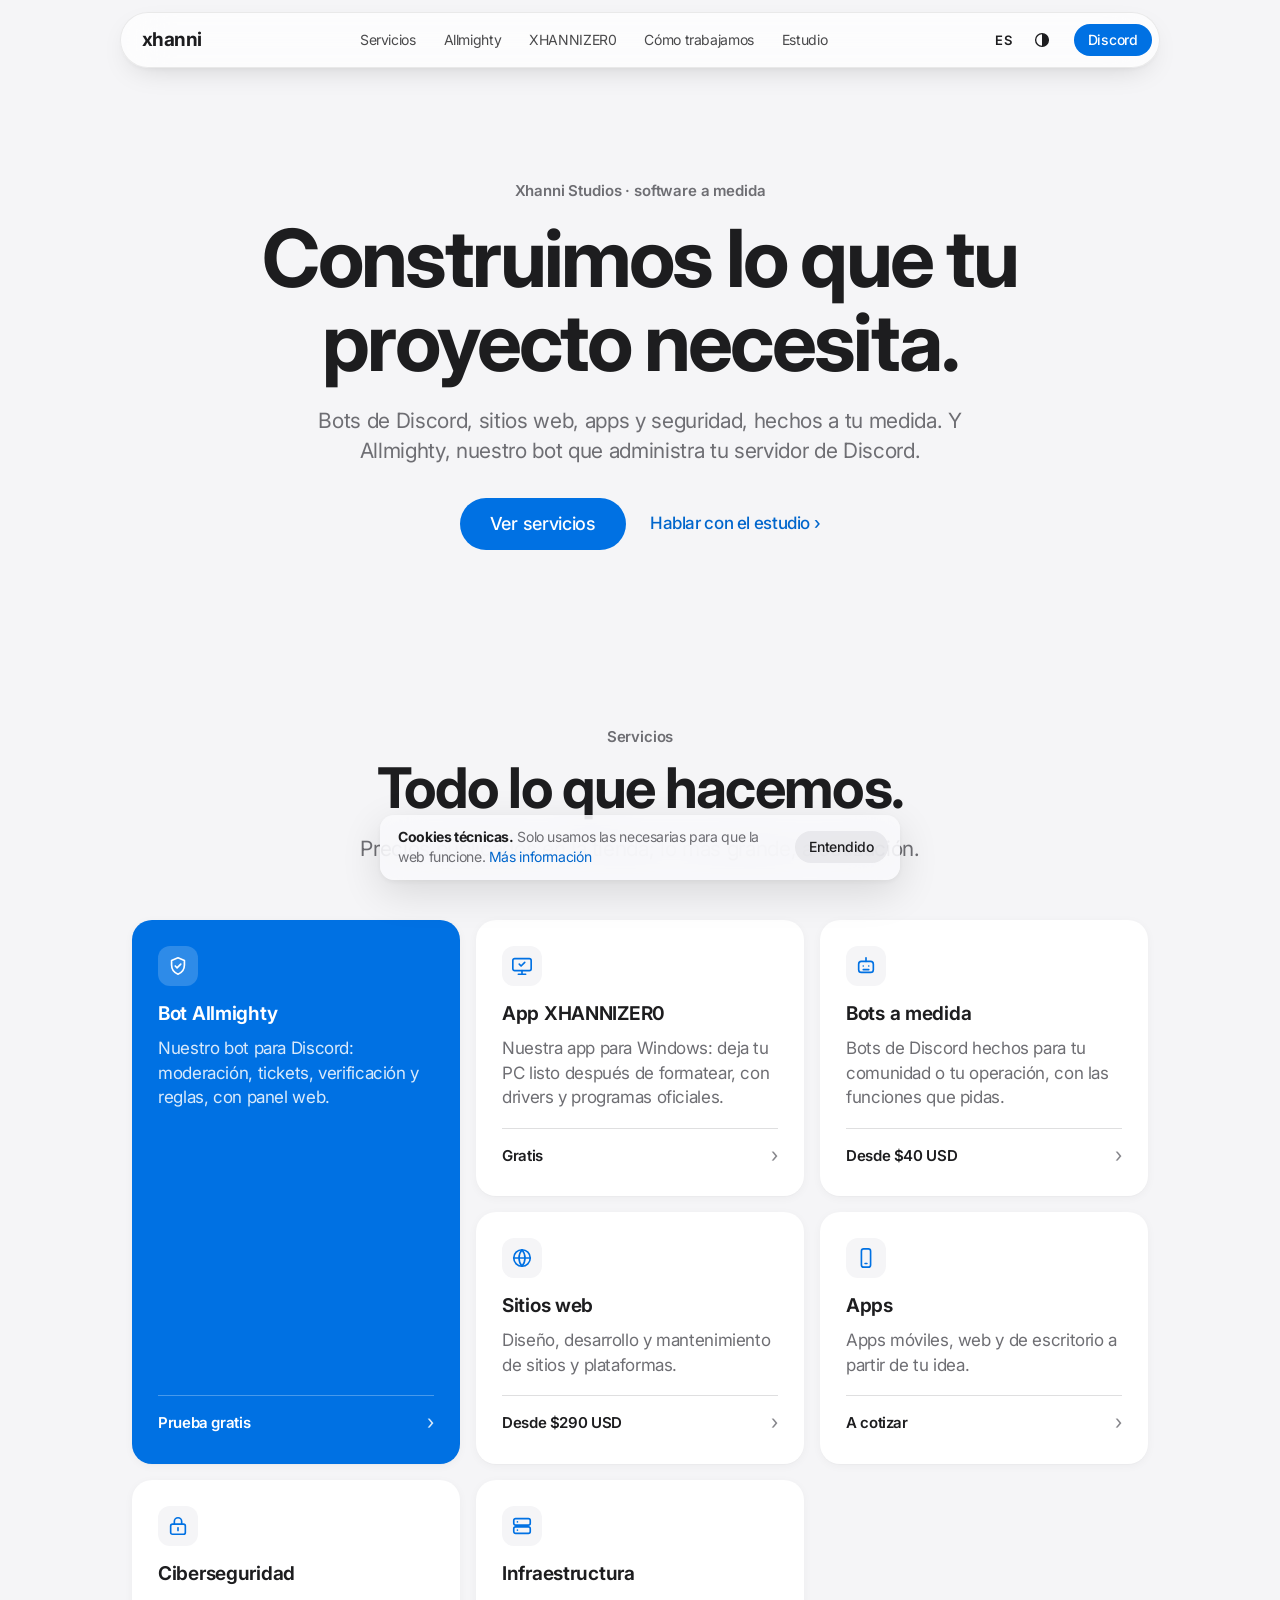
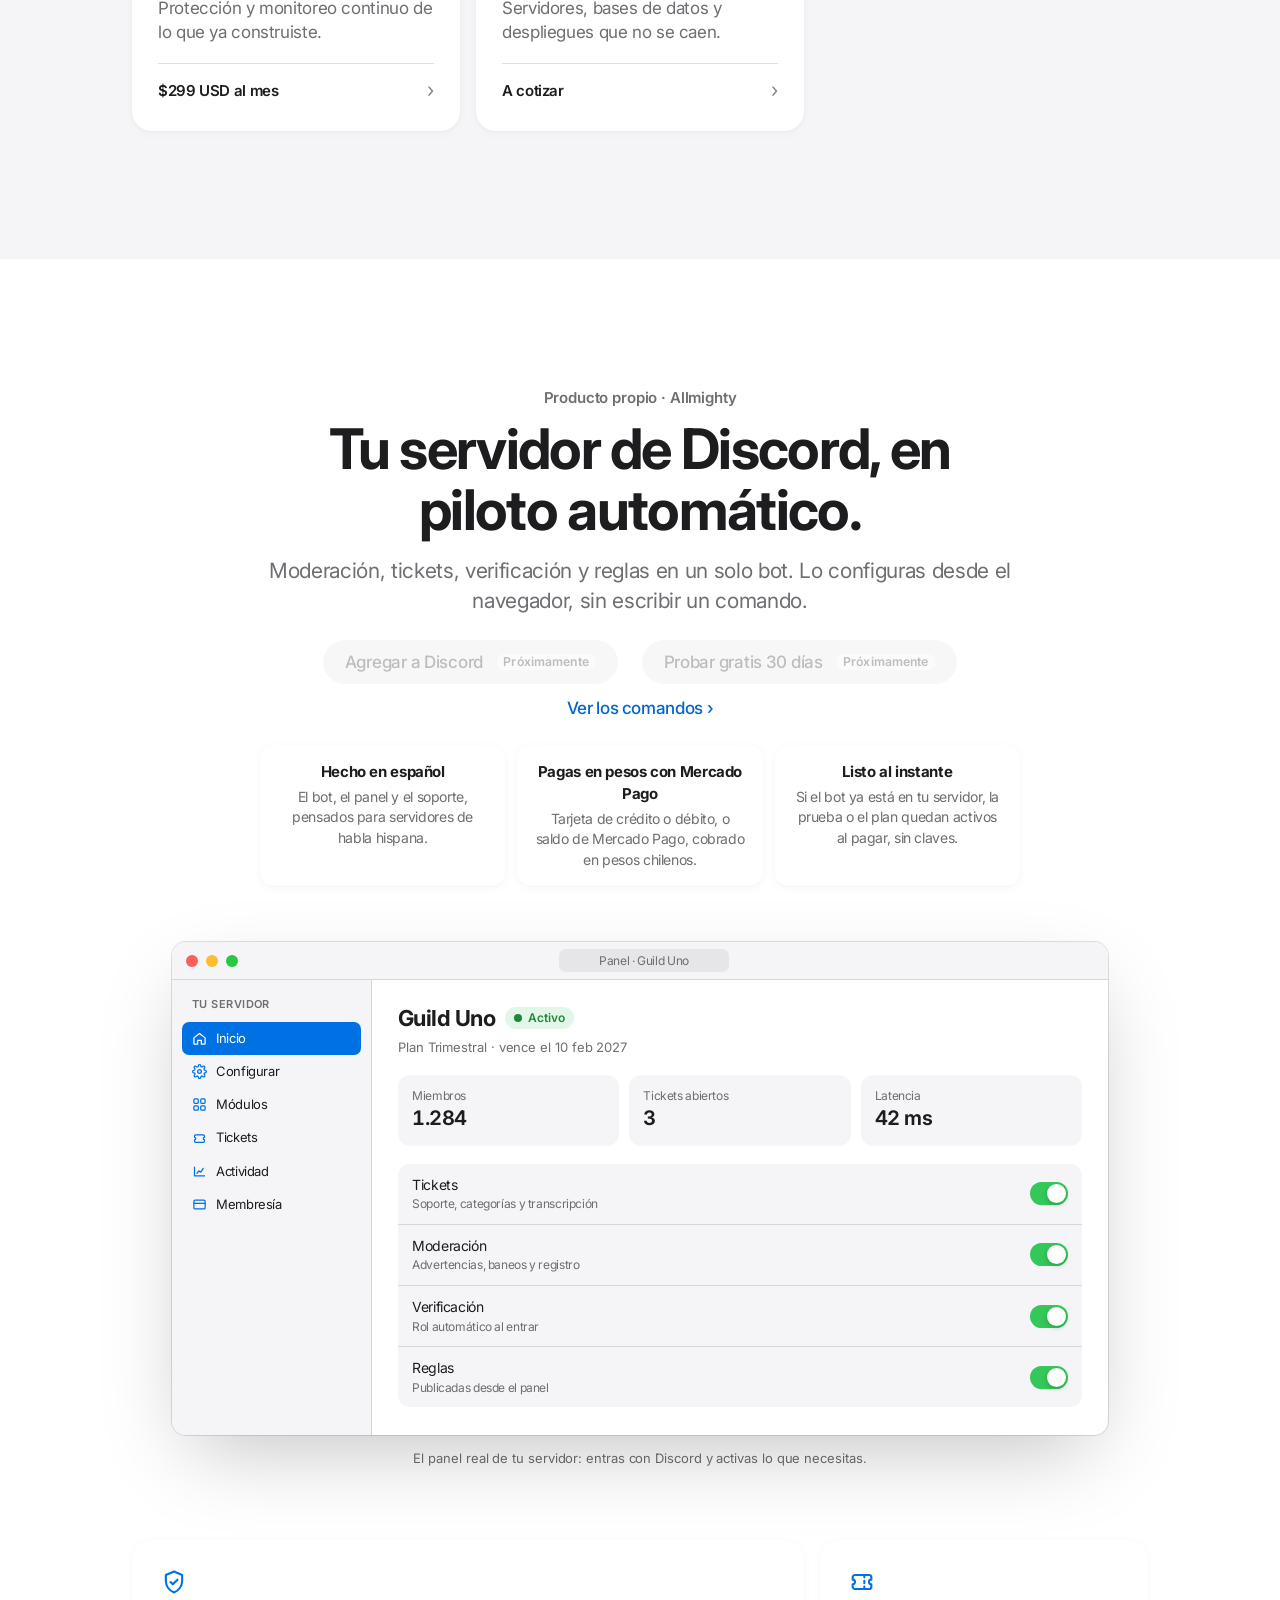
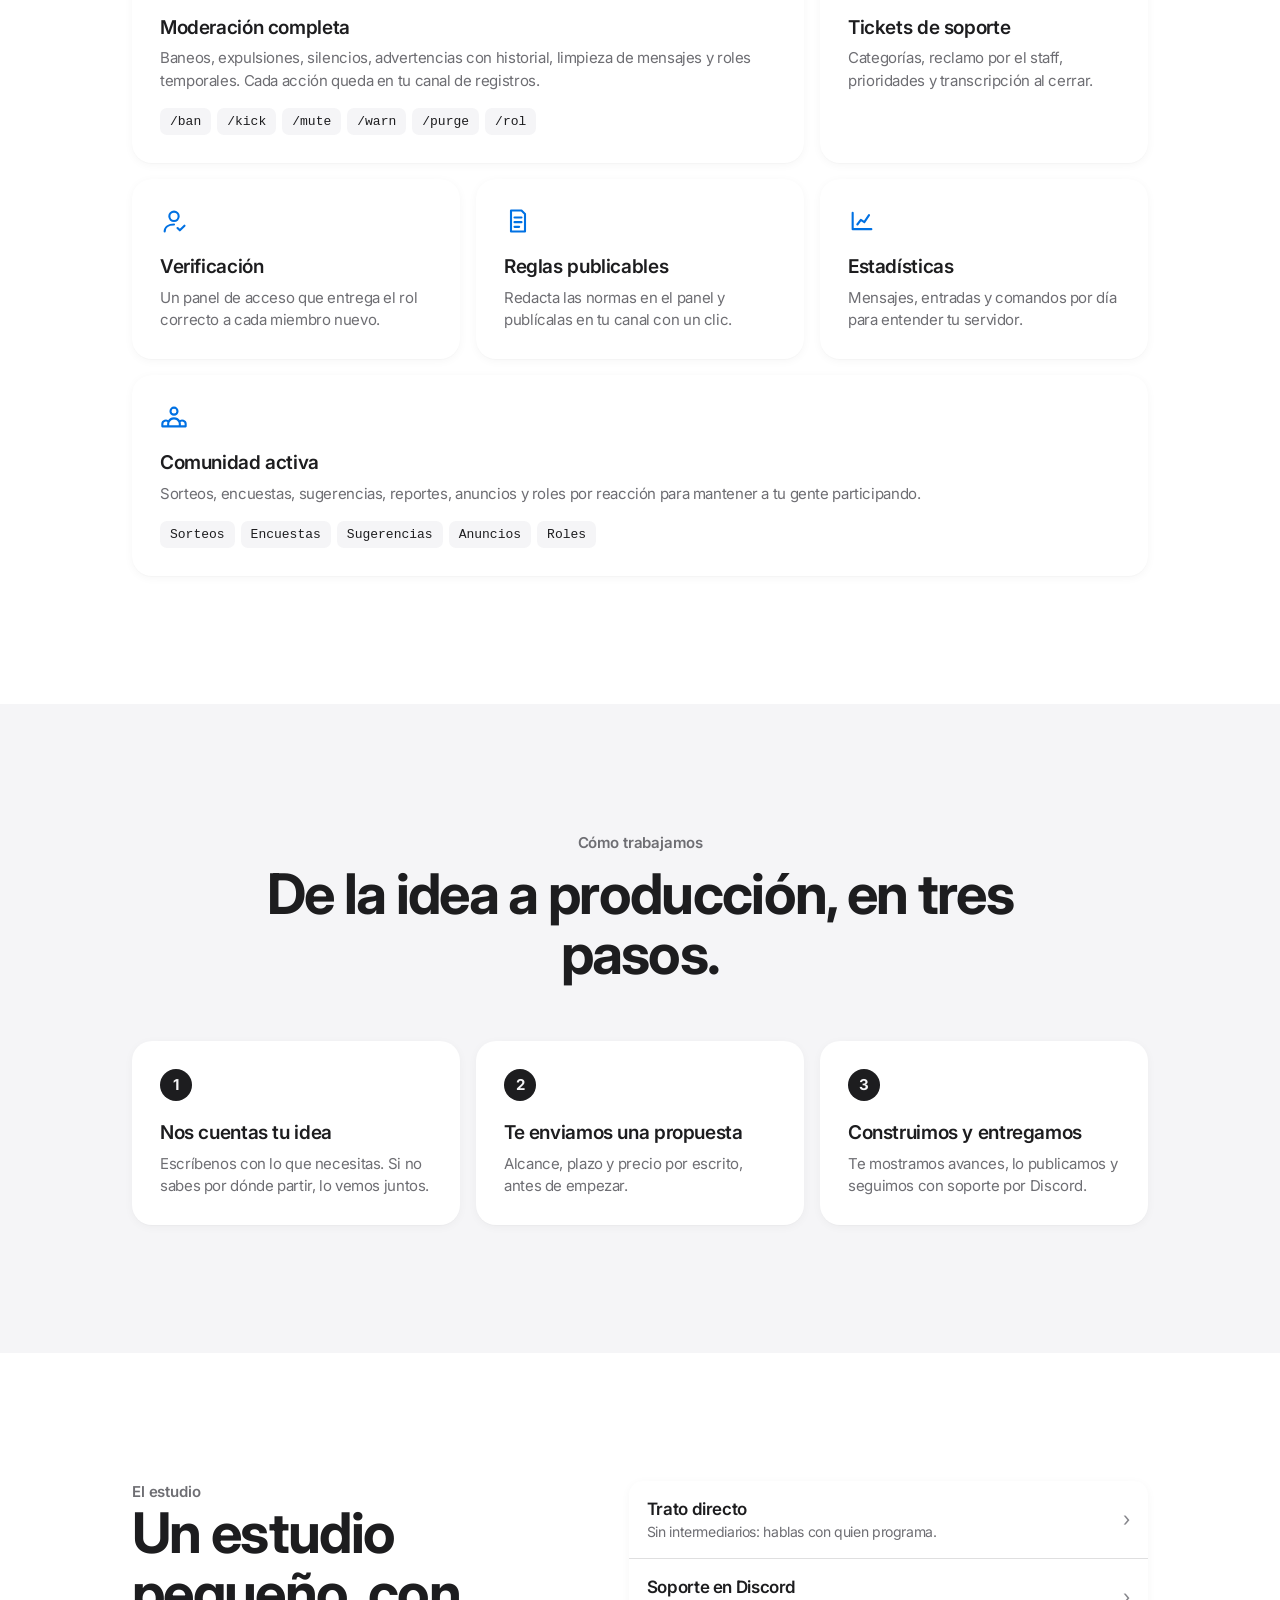
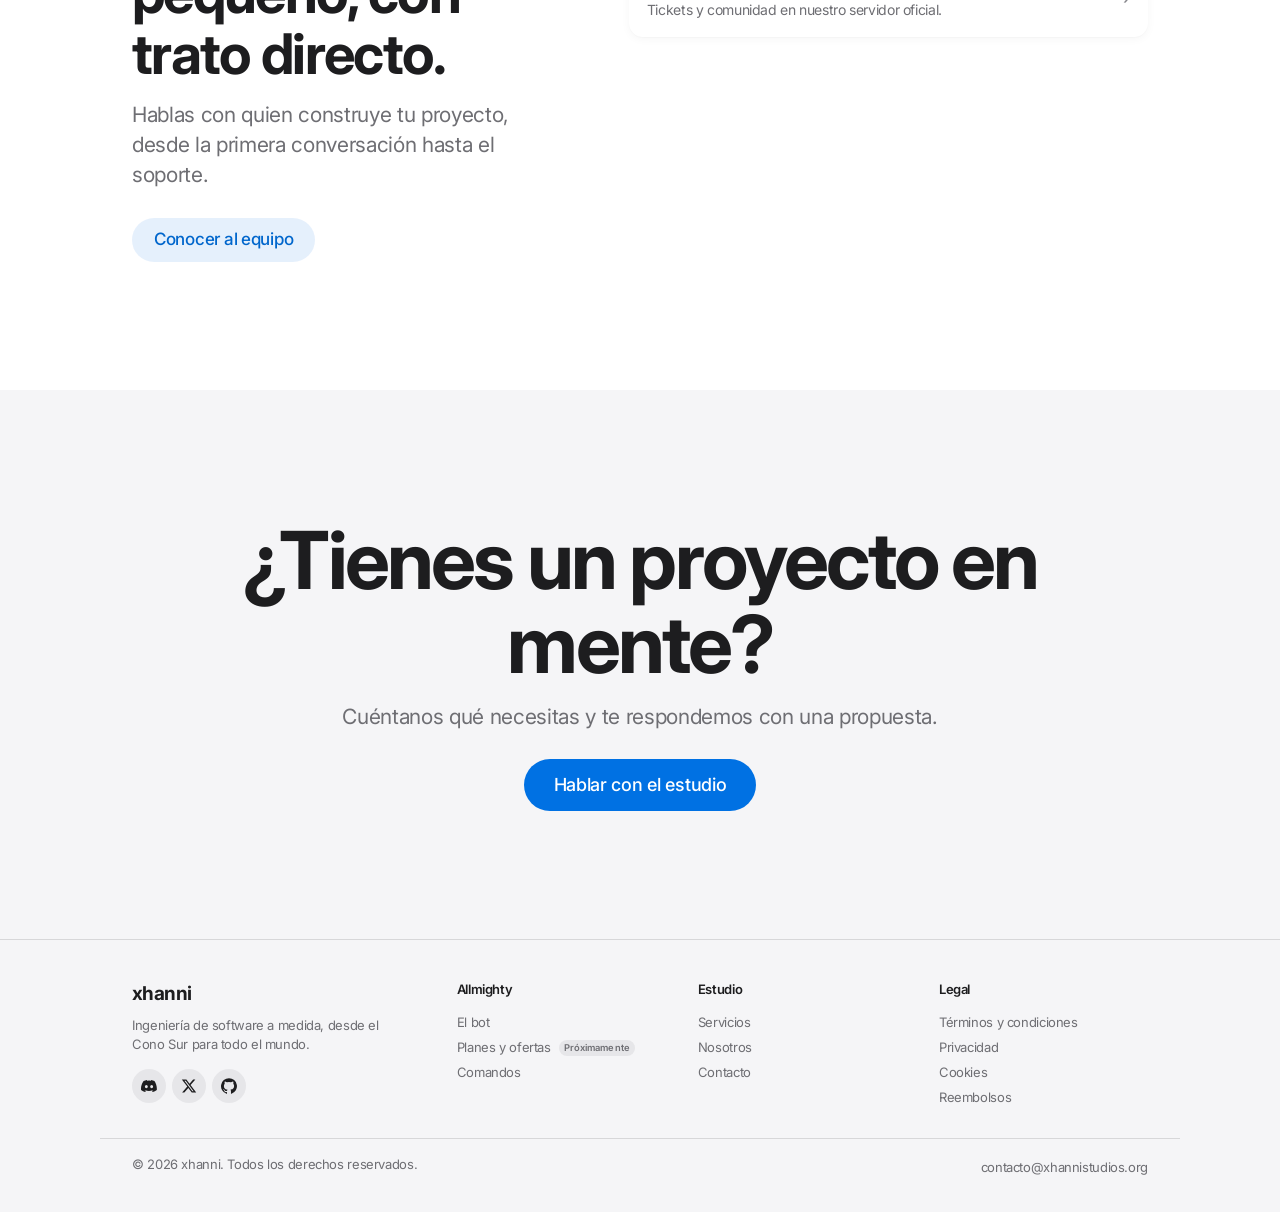
==== index.html @ 50c81e04 "404 sin enlace a la tienda Co-Authored-By: Claude Opus 5.5 <noreply@anthropic.com>" ====
<!DOCTYPE html>
<html lang="es">

<head>
  <meta charset="UTF-8">
  <meta name="viewport" content="width=device-width, initial-scale=1.0">
  <title>xhanni — Software a medida y Allmighty, el bot para Discord</title>
  <link rel="canonical" href="https://xanssj.github.io/">
  <meta name="description" content="Xhanni Studios construye bots de Discord, sitios web, apps y seguridad a medida. También hace Allmighty, el bot que administra tu servidor de Discord.">
  <meta name="google-site-verification" content="">
  <meta name="color-scheme" content="light dark">
  <meta name="theme-color" content="#f5f5f7" media="(prefers-color-scheme: light)">
  <meta name="theme-color" content="#000000" media="(prefers-color-scheme: dark)">
  <meta property="og:type" content="website">
  <meta property="og:url" content="https://xanssj.github.io/">
  <meta property="og:title" content="xhanni — Software a medida y Allmighty, el bot para Discord">
  <meta property="og:description" content="Bots, sitios web, apps y seguridad a medida, y Allmighty, el bot que administra tu Discord.">
  <meta property="og:image" content="https://xanssj.github.io/assets/images/preview.png?v=2">
  <meta property="og:image:width" content="1200">
  <meta property="og:image:height" content="630">
  <meta property="og:image:alt" content="Allmighty, el bot que administra tu Discord, de Xhanni Studios">
  <meta name="twitter:card" content="summary_large_image">
  <link rel="icon" href="assets/images/favicon.svg" type="image/svg+xml">
  <link rel="preconnect" href="https://fonts.googleapis.com">
  <link rel="preconnect" href="https://fonts.gstatic.com" crossorigin>
  <link href="https://fonts.googleapis.com/css2?family=Inter:wght@400;500;600;700&display=swap" rel="stylesheet">
  <script src="assets/js/i18n-en.js?v=36"></script>
  <script src="assets/js/prefs.js?v=7"></script>
  <link rel="stylesheet" href="assets/css/ui.css?v=23">
  <link rel="stylesheet" href="assets/css/site.css?v=35">
  <link rel="stylesheet" href="assets/css/static.css?v=1">
</head>

<body>
  <header class="navbar site-header island">
    <div class="navbar-inner">
      <a href="/" class="wordmark" aria-label="xhanni, inicio">xhanni</a>
      <nav class="nav-links site-nav" id="mainNav" aria-label="Principal">
        <a href="#servicios">Servicios</a>
        <a href="#allmighty">Allmighty</a>
        <a href="xhannizer0">XHANNIZER0</a>
        <a href="#como">Cómo trabajamos</a>
        <a href="#estudio">Estudio</a>
      </nav>
      <div class="nav-actions">
        <a href="https://discord.gg/QKmUekvX2X" class="btn btn-sm btn-primary" target="_blank" rel="noopener">Discord</a>
      </div>
      <button class="nav-toggle" type="button" aria-label="Abrir menú" aria-expanded="false" aria-controls="mainNav">
        <span></span><span></span><span></span>
      </button>
    </div>
  </header>

  <main>
    <section class="hero hero-studio" id="inicio">
      <div class="wrap">
        <p class="t-eyebrow">Xhanni Studios · software a medida</p>
        <h1 class="t-hero">Construimos lo que tu proyecto necesita.</h1>
        <p class="t-lead">Bots de Discord, sitios web, apps y seguridad, hechos a tu medida. Y Allmighty, nuestro bot que administra tu servidor de Discord.</p>
        <div class="hero-actions">
          <a href="#servicios" class="btn btn-primary btn-lg">Ver servicios</a>
          <a href="mailto:contacto@xhannistudios.org" class="link-arrow">Hablar con el estudio</a>
        </div>
      </div>
    </section>

    <section class="section" id="servicios">
      <div class="wrap">
        <div class="section-head">
          <p class="t-eyebrow">Servicios</p>
          <h2 class="t-large">Todo lo que hacemos.</h2>
          <p class="t-lead">Precios publicados en la tienda; lo más grande, a cotización.</p>
        </div>
        <div class="svc-grid">
          <a class="svc-card is-featured" href="#allmighty">
            <span class="svc-icon"><svg viewBox="0 0 24 24" fill="none" stroke="currentColor" stroke-width="1.8" stroke-linecap="round" stroke-linejoin="round" aria-hidden="true"><path d="M12 3l7 3v5c0 4.5-3 8.4-7 10-4-1.6-7-5.5-7-10V6z"/><path d="M9 12l2 2 4-4"/></svg></span>
            <h3>Bot Allmighty</h3>
            <p>Nuestro bot para Discord: moderación, tickets, verificación y reglas, con panel web.</p>
            <span class="svc-foot"><span class="svc-price">Prueba gratis</span><i aria-hidden="true">›</i></span>
          </a>
          <a class="svc-card" href="xhannizer0">
            <span class="svc-icon"><svg viewBox="0 0 24 24" fill="none" stroke="currentColor" stroke-width="1.8" stroke-linecap="round" stroke-linejoin="round" aria-hidden="true"><rect x="2" y="4" width="20" height="13" rx="2"/><path d="M8 21h8M12 17v4"/><path d="m9 10 2 2 4-4"/></svg></span>
            <h3>App XHANNIZER0</h3>
            <p>Nuestra app para Windows: deja tu PC listo después de formatear, con drivers y programas oficiales.</p>
            <span class="svc-foot"><span class="svc-price">Gratis</span><i aria-hidden="true">›</i></span>
          </a>
          <a class="svc-card" href="mailto:contacto@xhannistudios.org">
            <span class="svc-icon"><svg viewBox="0 0 24 24" fill="none" stroke="currentColor" stroke-width="1.8" stroke-linecap="round" stroke-linejoin="round" aria-hidden="true"><rect x="4" y="7" width="16" height="12" rx="3"/><path d="M12 3v4M9 12h.01M15 12h.01M9 16h6"/></svg></span>
            <h3>Bots a medida</h3>
            <p>Bots de Discord hechos para tu comunidad o tu operación, con las funciones que pidas.</p>
            <span class="svc-foot"><span class="svc-price">Desde $40 USD</span><i aria-hidden="true">›</i></span>
          </a>
          <a class="svc-card" href="mailto:contacto@xhannistudios.org">
            <span class="svc-icon"><svg viewBox="0 0 24 24" fill="none" stroke="currentColor" stroke-width="1.8" stroke-linecap="round" stroke-linejoin="round" aria-hidden="true"><circle cx="12" cy="12" r="9"/><path d="M3 12h18M12 3a14 14 0 0 1 0 18M12 3a14 14 0 0 0 0 18"/></svg></span>
            <h3>Sitios web</h3>
            <p>Diseño, desarrollo y mantenimiento de sitios y plataformas.</p>
            <span class="svc-foot"><span class="svc-price">Desde $290 USD</span><i aria-hidden="true">›</i></span>
          </a>
          <a class="svc-card" href="mailto:contacto@xhannistudios.org">
            <span class="svc-icon"><svg viewBox="0 0 24 24" fill="none" stroke="currentColor" stroke-width="1.8" stroke-linecap="round" stroke-linejoin="round" aria-hidden="true"><rect x="7" y="2" width="10" height="20" rx="2.5"/><path d="M11 18h2"/></svg></span>
            <h3>Apps</h3>
            <p>Apps móviles, web y de escritorio a partir de tu idea.</p>
            <span class="svc-foot"><span class="svc-price">A cotizar</span><i aria-hidden="true">›</i></span>
          </a>
          <a class="svc-card" href="mailto:contacto@xhannistudios.org">
            <span class="svc-icon"><svg viewBox="0 0 24 24" fill="none" stroke="currentColor" stroke-width="1.8" stroke-linecap="round" stroke-linejoin="round" aria-hidden="true"><rect x="4" y="10" width="16" height="11" rx="2"/><path d="M8 10V7a4 4 0 0 1 8 0v3"/><path d="M12 14v3"/></svg></span>
            <h3>Ciberseguridad</h3>
            <p>Protección y monitoreo continuo de lo que ya construiste.</p>
            <span class="svc-foot"><span class="svc-price">$299 USD al mes</span><i aria-hidden="true">›</i></span>
          </a>
          <a class="svc-card" href="mailto:contacto@xhannistudios.org">
            <span class="svc-icon"><svg viewBox="0 0 24 24" fill="none" stroke="currentColor" stroke-width="1.8" stroke-linecap="round" stroke-linejoin="round" aria-hidden="true"><rect x="3" y="4" width="18" height="7" rx="2"/><rect x="3" y="13" width="18" height="7" rx="2"/><path d="M7 7.5h.01M7 16.5h.01"/></svg></span>
            <h3>Infraestructura</h3>
            <p>Servidores, bases de datos y despliegues que no se caen.</p>
            <span class="svc-foot"><span class="svc-price">A cotizar</span><i aria-hidden="true">›</i></span>
          </a>
        </div>
      </div>
    </section>

    <section class="section section-alt product-showcase" id="allmighty">
      <div class="wrap">
        <div class="section-head">
          <p class="t-eyebrow">Producto propio · Allmighty</p>
          <h2 class="t-large">Tu servidor de Discord, en piloto automático.</h2>
          <p class="t-lead">Moderación, tickets, verificación y reglas en un solo bot. Lo configuras desde el navegador, sin escribir un comando.</p>
          <div class="hero-actions">
            <span class="btn xh-soon" aria-disabled="true">Agregar a Discord <em class="xh-soon-tag">Próximamente</em></span>
            <span class="btn xh-soon" aria-disabled="true">Probar gratis 30 días <em class="xh-soon-tag">Próximamente</em></span>
            <a href="comandos" class="link-arrow">Ver los comandos</a>
          </div>
          <div class="why-strip">
            <div><strong>Hecho en español</strong><span>El bot, el panel y el soporte, pensados para servidores de habla hispana.</span></div>
            <div><strong>Pagas en pesos con Mercado Pago</strong><span>Tarjeta de crédito o débito, o saldo de Mercado Pago, cobrado en pesos chilenos.</span></div>
            <div><strong>Listo al instante</strong><span>Si el bot ya está en tu servidor, la prueba o el plan quedan activos al pagar, sin claves.</span></div>
          </div>
        </div>
      </div>
      <figure class="device" aria-label="Vista del panel de tu servidor">
        <div class="device-window" aria-hidden="true">
          <div class="device-bar"><i></i><i></i><i></i><span>Panel · Guild Uno</span></div>
          <div class="device-body">
            <div class="device-side">
              <b>Tu servidor</b>
              <span class="is-active"><svg viewBox="0 0 24 24" fill="none" stroke="currentColor" stroke-width="2" stroke-linecap="round" stroke-linejoin="round"><path d="M3 11l9-7 9 7v9a1 1 0 0 1-1 1h-5v-6H9v6H4a1 1 0 0 1-1-1z"/></svg>Inicio</span>
              <span><svg viewBox="0 0 24 24" fill="none" stroke="currentColor" stroke-width="2" stroke-linecap="round" stroke-linejoin="round"><circle cx="12" cy="12" r="3"/><path d="M19.4 15a1.7 1.7 0 0 0 .3 1.8l.1.1a2 2 0 1 1-2.8 2.8l-.1-.1a1.7 1.7 0 0 0-1.8-.3 1.7 1.7 0 0 0-1 1.5V21a2 2 0 1 1-4 0v-.1a1.7 1.7 0 0 0-1.1-1.5 1.7 1.7 0 0 0-1.8.3l-.1.1a2 2 0 1 1-2.8-2.8l.1-.1a1.7 1.7 0 0 0 .3-1.8 1.7 1.7 0 0 0-1.5-1H3a2 2 0 1 1 0-4h.1a1.7 1.7 0 0 0 1.5-1.1 1.7 1.7 0 0 0-.3-1.8l-.1-.1a2 2 0 1 1 2.8-2.8l.1.1a1.7 1.7 0 0 0 1.8.3H9a1.7 1.7 0 0 0 1-1.5V3a2 2 0 1 1 4 0v.1a1.7 1.7 0 0 0 1 1.5 1.7 1.7 0 0 0 1.8-.3l.1-.1a2 2 0 1 1 2.8 2.8l-.1.1a1.7 1.7 0 0 0-.3 1.8V9a1.7 1.7 0 0 0 1.5 1H21a2 2 0 1 1 0 4h-.1a1.7 1.7 0 0 0-1.5 1z"/></svg>Configurar</span>
              <span><svg viewBox="0 0 24 24" fill="none" stroke="currentColor" stroke-width="2" stroke-linecap="round" stroke-linejoin="round"><rect x="3" y="3" width="7" height="7" rx="1.5"/><rect x="14" y="3" width="7" height="7" rx="1.5"/><rect x="3" y="14" width="7" height="7" rx="1.5"/><rect x="14" y="14" width="7" height="7" rx="1.5"/></svg>Módulos</span>
              <span><svg viewBox="0 0 24 24" fill="none" stroke="currentColor" stroke-width="2" stroke-linecap="round" stroke-linejoin="round"><path d="M4 8a2 2 0 0 1 2-2h12a2 2 0 0 1 2 2v2a2 2 0 0 0 0 4v2a2 2 0 0 1-2 2H6a2 2 0 0 1-2-2v-2a2 2 0 0 0 0-4z"/></svg>Tickets</span>
              <span><svg viewBox="0 0 24 24" fill="none" stroke="currentColor" stroke-width="2" stroke-linecap="round" stroke-linejoin="round"><path d="M4 19V5M4 19h16M8 15l3-4 3 2 4-6"/></svg>Actividad</span>
              <span><svg viewBox="0 0 24 24" fill="none" stroke="currentColor" stroke-width="2" stroke-linecap="round" stroke-linejoin="round"><rect x="3" y="5" width="18" height="14" rx="2"/><path d="M3 10h18"/></svg>Membresía</span>
            </div>
            <div class="device-main">
              <div class="device-title"><strong>Guild Uno</strong><span class="badge badge-green"><i class="dot"></i>Activo</span></div>
              <p class="t-caption">Plan Trimestral · vence el 10 feb 2027</p>
              <div class="device-stats">
                <div><small>Miembros</small><b>1.284</b></div>
                <div><small>Tickets abiertos</small><b>3</b></div>
                <div><small>Latencia</small><b>42 ms</b></div>
              </div>
              <ul class="device-list">
                <li><span>Tickets<small>Soporte, categorías y transcripción</small></span><i class="mini-switch is-on" style="--d:.7s"></i></li>
                <li><span>Moderación<small>Advertencias, baneos y registro</small></span><i class="mini-switch is-on" style="--d:1s"></i></li>
                <li><span>Verificación<small>Rol automático al entrar</small></span><i class="mini-switch is-on" style="--d:1.3s"></i></li>
                <li><span>Reglas<small>Publicadas desde el panel</small></span><i class="mini-switch is-on" style="--d:1.6s"></i></li>
              </ul>
            </div>
          </div>
        </div>
        <figcaption class="device-caption t-caption">El panel real de tu servidor: entras con Discord y activas lo que necesitas.</figcaption>
      </figure>
      <div class="wrap product-features">
        <div class="features">
          <article class="feature feature-wide">
            <svg viewBox="0 0 24 24" fill="none" stroke="currentColor" stroke-width="1.8" stroke-linecap="round" stroke-linejoin="round" aria-hidden="true"><path d="M12 3l7 3v5c0 4.5-3 8.4-7 10-4-1.6-7-5.5-7-10V6z"/><path d="M9 12l2 2 4-4"/></svg>
            <h3>Moderación completa</h3>
            <p>Baneos, expulsiones, silencios, advertencias con historial, limpieza de mensajes y roles temporales. Cada acción queda en tu canal de registros.</p>
            <ul class="chips" aria-label="Comandos de moderación"><li>/ban</li><li>/kick</li><li>/mute</li><li>/warn</li><li>/purge</li><li>/rol</li></ul>
          </article>
          <article class="feature">
            <svg viewBox="0 0 24 24" fill="none" stroke="currentColor" stroke-width="1.8" stroke-linecap="round" stroke-linejoin="round" aria-hidden="true"><path d="M4 8a2 2 0 0 1 2-2h12a2 2 0 0 1 2 2v2a2 2 0 0 0 0 4v2a2 2 0 0 1-2 2H6a2 2 0 0 1-2-2v-2a2 2 0 0 0 0-4z"/><path d="M14 6v12" stroke-dasharray="2 3"/></svg>
            <h3>Tickets de soporte</h3>
            <p>Categorías, reclamo por el staff, prioridades y transcripción al cerrar.</p>
          </article>
          <article class="feature">
            <svg viewBox="0 0 24 24" fill="none" stroke="currentColor" stroke-width="1.8" stroke-linecap="round" stroke-linejoin="round" aria-hidden="true"><circle cx="12" cy="8" r="4"/><path d="M4 21c0-4 3.6-6 8-6"/><path d="M15 18l2 2 4-4"/></svg>
            <h3>Verificación</h3>
            <p>Un panel de acceso que entrega el rol correcto a cada miembro nuevo.</p>
          </article>
          <article class="feature">
            <svg viewBox="0 0 24 24" fill="none" stroke="currentColor" stroke-width="1.8" stroke-linecap="round" stroke-linejoin="round" aria-hidden="true"><path d="M6 3h9l3 3v15H6z"/><path d="M9 9h6M9 13h6M9 17h4"/></svg>
            <h3>Reglas publicables</h3>
            <p>Redacta las normas en el panel y publícalas en tu canal con un clic.</p>
          </article>
          <article class="feature">
            <svg viewBox="0 0 24 24" fill="none" stroke="currentColor" stroke-width="1.8" stroke-linecap="round" stroke-linejoin="round" aria-hidden="true"><path d="M4 19V5M4 19h16"/><path d="M8 15l3-4 3 2 4-6"/></svg>
            <h3>Estadísticas</h3>
            <p>Mensajes, entradas y comandos por día para entender tu servidor.</p>
          </article>
          <article class="feature feature-full">
            <svg viewBox="0 0 24 24" fill="none" stroke="currentColor" stroke-width="1.8" stroke-linecap="round" stroke-linejoin="round" aria-hidden="true"><path d="M17 20h5v-2a3 3 0 0 0-5.4-1.8M17 20H7m10 0v-2c0-.7-.1-1.3-.4-1.8M7 20H2v-2a3 3 0 0 1 5.4-1.8M7 20v-2c0-.7.1-1.3.4-1.8m0 0a5 5 0 0 1 9.2 0M15 7a3 3 0 1 1-6 0 3 3 0 0 1 6 0z"/></svg>
            <h3>Comunidad activa</h3>
            <p>Sorteos, encuestas, sugerencias, reportes, anuncios y roles por reacción para mantener a tu gente participando.</p>
            <ul class="chips" aria-label="Herramientas de comunidad"><li>Sorteos</li><li>Encuestas</li><li>Sugerencias</li><li>Anuncios</li><li>Roles</li></ul>
          </article>
        </div>
      </div>
    </section>

    <section class="section" id="como">
      <div class="wrap">
        <div class="section-head">
          <p class="t-eyebrow">Cómo trabajamos</p>
          <h2 class="t-large">De la idea a producción, en tres pasos.</h2>
        </div>
        <ol class="steps">
          <li>
            <h3>Nos cuentas tu idea</h3>
            <p>Escríbenos con lo que necesitas. Si no sabes por dónde partir, lo vemos juntos.</p>
          </li>
          <li>
            <h3>Te enviamos una propuesta</h3>
            <p>Alcance, plazo y precio por escrito, antes de empezar.</p>
          </li>
          <li>
            <h3>Construimos y entregamos</h3>
            <p>Te mostramos avances, lo publicamos y seguimos con soporte por Discord.</p>
          </li>
        </ol>
      </div>
    </section>

    <section class="section section-alt" id="estudio">
      <div class="wrap studio">
        <div>
          <p class="t-eyebrow">El estudio</p>
          <h2 class="t-large">Un estudio pequeño, con trato directo.</h2>
          <p class="t-lead">Hablas con quien construye tu proyecto, desde la primera conversación hasta el soporte.</p>
          <a href="nosotros" class="btn btn-tinted">Conocer al equipo</a>
        </div>
        <div class="group service-list">
          <a href="mailto:contacto@xhannistudios.org"><span><b>Trato directo</b><small>Sin intermediarios: hablas con quien programa.</small></span><i aria-hidden="true">›</i></a>
          
          <a href="https://discord.gg/QKmUekvX2X" target="_blank" rel="noopener"><span><b>Soporte en Discord</b><small>Tickets y comunidad en nuestro servidor oficial.</small></span><i aria-hidden="true">›</i></a>
          
        </div>
      </div>
    </section>

    <section class="section closing">
      <div class="wrap">
        <h2 class="t-hero">¿Tienes un proyecto en mente?</h2>
        <p class="t-lead">Cuéntanos qué necesitas y te respondemos con una propuesta.</p>
        <div class="hero-actions">
          <a href="mailto:contacto@xhannistudios.org" class="btn btn-primary btn-lg">Hablar con el estudio</a>
        </div>
      </div>
    </section>
  </main>

  <footer class="footer" id="contacto">
    <div class="footer-inner footer-inner--4">
      <div class="footer-brand">
        <span class="wordmark">xhanni</span>
        <p>Ingeniería de software a medida, desde el Cono Sur para todo el mundo.</p>
        <div class="footer-social">
          <a href="https://discord.gg/QKmUekvX2X" target="_blank" rel="noopener" aria-label="Discord"><svg viewBox="0 0 24 24" fill="currentColor"><path d="M20.32 4.37a19.8 19.8 0 0 0-4.89-1.52l-.6 1.25a18.3 18.3 0 0 0-5.48 0 12.6 12.6 0 0 0-.61-1.25 19.7 19.7 0 0 0-4.88 1.52C.53 9.05-.32 13.58.1 18.06a19.9 19.9 0 0 0 6.09 3.06c.46-.63.87-1.3 1.22-2a13 13 0 0 1-1.92-.92l.37-.29a14.2 14.2 0 0 0 12.1 0l.37.29c-.6.36-1.25.67-1.92.92.36.7.77 1.37 1.22 2a19.8 19.8 0 0 0 6.06-3.06c.5-5.18-.84-9.68-3.55-13.69zM8.02 15.33c-1.18 0-2.16-1.08-2.16-2.42s.96-2.42 2.16-2.42 2.18 1.1 2.16 2.42c0 1.34-.96 2.42-2.16 2.42zm7.96 0c-1.18 0-2.15-1.08-2.15-2.42s.95-2.42 2.15-2.42 2.18 1.1 2.16 2.42c0 1.34-.95 2.42-2.16 2.42z"/></svg></a>
          <a href="https://x.com/TtvXan" target="_blank" rel="noopener" aria-label="X"><svg viewBox="0 0 24 24" fill="currentColor"><path d="M18.24 2.25h3.31l-7.23 8.26 8.5 11.24h-6.66l-5.21-6.82-5.97 6.82H1.68l7.73-8.84L1.25 2.25h6.83l4.71 6.23zm-1.16 17.52h1.83L7.08 4.13H5.12z"/></svg></a>
          <a href="https://github.com/Xanssj" target="_blank" rel="noopener" aria-label="GitHub"><svg viewBox="0 0 24 24" fill="currentColor"><path d="M12 .3a12 12 0 0 0-3.8 23.38c.6.12.82-.26.82-.57v-2.04c-3.34.72-4.04-1.61-4.04-1.61-.55-1.39-1.34-1.76-1.34-1.76-1.09-.74.08-.73.08-.73 1.2.09 1.84 1.24 1.84 1.24 1.07 1.83 2.81 1.3 3.5 1 .1-.78.42-1.31.76-1.61-2.67-.3-5.47-1.33-5.47-5.93 0-1.31.47-2.38 1.24-3.22-.14-.3-.54-1.52.1-3.18 0 0 1-.32 3.3 1.23a11.5 11.5 0 0 1 6 0c2.28-1.55 3.29-1.23 3.29-1.23.64 1.66.24 2.88.12 3.18.77.84 1.23 1.91 1.23 3.22 0 4.61-2.8 5.63-5.48 5.92.42.36.81 1.1.81 2.22v3.29c0 .32.21.69.82.57A12 12 0 0 0 12 .3"/></svg></a>
        </div>
      </div>
      <div>
        <h3>Allmighty</h3>
        <a href="#allmighty">El bot</a>
        <span class="xh-soon" aria-disabled="true">Planes y ofertas <em class="xh-soon-tag">Próximamente</em></span>
        <a href="comandos">Comandos</a>
      </div>
      <div>
        <h3>Estudio</h3>
        <a href="#servicios">Servicios</a>
        <a href="nosotros">Nosotros</a>
        <a href="mailto:contacto@xhannistudios.org">Contacto</a>
      </div>
      <div>
        <h3>Legal</h3>
        <a href="terminos">Términos y condiciones</a>
        <a href="privacidad">Privacidad</a>
        <a href="cookies">Cookies</a>
        <a href="reembolsos">Reembolsos</a>
      </div>
    </div>
    <div class="footer-legal">
      <span>© 2026 xhanni. Todos los derechos reservados.</span>
      <a href="mailto:contacto@xhannistudios.org">contacto@xhannistudios.org</a>
    </div>
  </footer>

  <div class="toast-bar privacy-toast" role="region" aria-label="Aviso de privacidad">
    <p><strong>Cookies técnicas.</strong> Solo usamos las necesarias para que la web funcione. <a href="cookies">Más información</a></p>
    <button type="button" class="btn btn-sm">Entendido</button>
  </div>

  <script src="assets/js/main.js?v=31"></script>
  <script src="assets/js/motion.js?v=2"></script>
  <script src="assets/js/static.js?v=1"></script>
</body>

</html>
---- assets/css/ui.css ----
/* =========================================================================
   ui.css — sistema de diseño de xhanni / Allmighty
   Base común de todas las páginas. Apariencia clara por defecto y oscura
   cuando el sistema lo pide (prefers-color-scheme). Sin degradados en el
   texto, sin brillos: color, tipografía y espacio hacen la jerarquía.
   Contrastes (texto normal >= 4.5:1):
     claro  #1d1d1f / #f5f5f7 16.4:1 · #6e6e73 / #fff 5.1:1 · #0066cc / #fff 5.6:1
     oscuro #f5f5f7 / #000 19.3:1 · #a1a1a6 / #1c1c1e 6.9:1 · #2997ff / #1c1c1e 5.9:1
     botón  #fff / #0071e3 4.6:1 (en ambos modos)
   ========================================================================= */

:root {
  color-scheme: light dark;

  /* superficies */
  --bg: #f5f5f7;
  --bg-alt: #ffffff;
  --card: #ffffff;
  --card-2: #f5f5f7;
  --fill: rgba(120, 120, 128, 0.12);
  --fill-hover: rgba(120, 120, 128, 0.2);
  --sep: rgba(60, 60, 67, 0.16);
  --sep-strong: rgba(60, 60, 67, 0.28);
  --material: rgba(251, 251, 253, 0.8);
  --scrim: rgba(0, 0, 0, 0.32);

  /* texto */
  --label: #1d1d1f;
  --label-2: #6e6e73;
  --label-3: #86868b;
  --link: #0066cc;

  /* acento y estados */
  --accent: #0071e3;
  --accent-hover: #0077ed;
  --accent-press: #006edb;
  --on-accent: #ffffff;
  --accent-soft: rgba(0, 113, 227, 0.1);
  --green: #1d8a3a;
  --green-soft: rgba(52, 199, 89, 0.14);
  --orange: #b54d00;
  --orange-soft: rgba(255, 149, 0, 0.16);
  --red: #d70015;
  --red-soft: rgba(255, 59, 48, 0.12);
  --purple: #8944ab;
  --purple-soft: rgba(175, 82, 222, 0.12);

  /* sombras: solo para separar capas flotantes */
  --shadow-card: 0 1px 1px rgba(0, 0, 0, 0.02), 0 2px 10px rgba(0, 0, 0, 0.04);
  --shadow-float: 0 12px 40px rgba(0, 0, 0, 0.12), 0 2px 6px rgba(0, 0, 0, 0.05);

  /* forma */
  --r-xs: 6px;
  --r-sm: 10px;
  --r: 14px;
  --r-lg: 20px;
  --r-xl: 28px;
  --pill: 980px;

  /* tipo */
  --font: -apple-system, BlinkMacSystemFont, "SF Pro Text", "Inter", "Segoe UI", Roboto, "Helvetica Neue", Arial, sans-serif;
  --font-display: -apple-system, BlinkMacSystemFont, "SF Pro Display", "Inter", "Segoe UI", Roboto, "Helvetica Neue", Arial, sans-serif;
  --mono: ui-monospace, "SF Mono", SFMono-Regular, Menlo, Consolas, "Liberation Mono", monospace;

  /* medidas */
  --nav-h: 52px;
  --page: 1080px;
  --page-wide: 1240px;
  --gutter: clamp(16px, 4vw, 32px);

  --ease: cubic-bezier(0.25, 0.1, 0.25, 1);
  --spring: cubic-bezier(0.32, 0.72, 0, 1);
}

@media (prefers-color-scheme: dark) {
  :root:not([data-theme="light"]) {
    --bg: #000000;
    --bg-alt: #0b0b0c;
    --card: #1c1c1e;
    --card-2: #2c2c2e;
    --fill: rgba(118, 118, 128, 0.24);
    --fill-hover: rgba(118, 118, 128, 0.36);
    --sep: rgba(84, 84, 88, 0.55);
    --sep-strong: rgba(84, 84, 88, 0.8);
    --material: rgba(22, 22, 23, 0.78);
    --scrim: rgba(0, 0, 0, 0.6);

    --label: #f5f5f7;
    --label-2: #a1a1a6;
    --label-3: #8e8e93;
    --link: #2997ff;

    --accent-soft: rgba(41, 151, 255, 0.16);
    --green: #30d158;
    --green-soft: rgba(48, 209, 88, 0.16);
    --orange: #ff9f0a;
    --orange-soft: rgba(255, 159, 10, 0.16);
    --red: #ff453a;
    --red-soft: rgba(255, 69, 58, 0.16);
    --purple: #bf5af2;
    --purple-soft: rgba(191, 90, 242, 0.16);

    --shadow-card: none;
    --shadow-float: 0 16px 48px rgba(0, 0, 0, 0.6), 0 0 0 1px rgba(255, 255, 255, 0.06);
  }
}
  :root[data-theme="dark"] {
    --bg: #000000;
    --bg-alt: #0b0b0c;
    --card: #1c1c1e;
    --card-2: #2c2c2e;
    --fill: rgba(118, 118, 128, 0.24);
    --fill-hover: rgba(118, 118, 128, 0.36);
    --sep: rgba(84, 84, 88, 0.55);
    --sep-strong: rgba(84, 84, 88, 0.8);
    --material: rgba(22, 22, 23, 0.78);
    --scrim: rgba(0, 0, 0, 0.6);

    --label: #f5f5f7;
    --label-2: #a1a1a6;
    --label-3: #8e8e93;
    --link: #2997ff;

    --accent-soft: rgba(41, 151, 255, 0.16);
    --green: #30d158;
    --green-soft: rgba(48, 209, 88, 0.16);
    --orange: #ff9f0a;
    --orange-soft: rgba(255, 159, 10, 0.16);
    --red: #ff453a;
    --red-soft: rgba(255, 69, 58, 0.16);
    --purple: #bf5af2;
    --purple-soft: rgba(191, 90, 242, 0.16);

    --shadow-card: none;
    --shadow-float: 0 16px 48px rgba(0, 0, 0, 0.6), 0 0 0 1px rgba(255, 255, 255, 0.06);
  }


@media (prefers-contrast: more) {
  :root:not([data-theme="dark"]) {
    --label-2: #3a3a3c;
    --sep: rgba(60, 60, 67, 0.4);
  }
}
@media (prefers-contrast: more) and (prefers-color-scheme: dark) {
  :root:not([data-theme="light"]) {
    --label-2: #d1d1d6;
    --sep: rgba(255, 255, 255, 0.35);
  }
}
@media (prefers-contrast: more) {
  :root[data-theme="dark"] {
    --label-2: #d1d1d6;
    --sep: rgba(255, 255, 255, 0.35);
  }
}

/* ------------------------------------------------------------- base */

*, *::before, *::after { box-sizing: border-box; }

html {
  -webkit-text-size-adjust: 100%;
  text-size-adjust: 100%;
  scroll-behavior: smooth;
  scroll-padding-top: calc(var(--nav-h) + 16px);
}

body {
  margin: 0;
  min-height: 100vh;
  background: var(--bg);
  color: var(--label);
  font-family: var(--font);
  font-size: 1.0625rem; /* 17px */
  line-height: 1.47;
  letter-spacing: -0.022em;
  -webkit-font-smoothing: antialiased;
  -moz-osx-font-smoothing: grayscale;
  text-rendering: optimizeLegibility;
}

img, svg, video { display: block; max-width: 100%; }
svg { flex-shrink: 0; }
[hidden] { display: none !important; }

h1, h2, h3, h4, p, ul, ol, dl, dd, figure { margin: 0; }
ul, ol { padding: 0; list-style: none; }

a { color: var(--link); text-decoration: none; }
a:hover { text-decoration: underline; text-underline-offset: 0.18em; }

button, input, select, textarea { font: inherit; color: inherit; letter-spacing: inherit; }
button { cursor: pointer; }
button:disabled { cursor: default; }

:focus-visible {
  outline: 3px solid color-mix(in srgb, var(--accent) 60%, transparent);
  outline-offset: 2px;
  border-radius: 6px;
}

::selection { background: color-mix(in srgb, var(--accent) 28%, transparent); }

code, kbd, samp, .mono { font-family: var(--mono); font-size: 0.92em; letter-spacing: 0; }

.sr-only {
  position: absolute; width: 1px; height: 1px; padding: 0; margin: -1px;
  overflow: hidden; clip: rect(0 0 0 0); white-space: nowrap; border: 0;
}

/* ------------------------------------------------------------- tipo */

.t-hero {
  font-family: var(--font-display);
  font-size: clamp(2.6rem, 6.4vw, 5rem);
  line-height: 1.05;
  font-weight: 700;
  letter-spacing: -0.035em;
}
.t-large {
  font-family: var(--font-display);
  font-size: clamp(2rem, 4.6vw, 3.5rem);
  line-height: 1.08;
  font-weight: 700;
  letter-spacing: -0.03em;
}
.t-title1 {
  font-family: var(--font-display);
  font-size: clamp(1.6rem, 3vw, 2.125rem);
  line-height: 1.15;
  font-weight: 700;
  letter-spacing: -0.026em;
}
.t-title2 { font-size: 1.375rem; line-height: 1.25; font-weight: 650; letter-spacing: -0.022em; }
.t-title3 { font-size: 1.1875rem; line-height: 1.3; font-weight: 600; letter-spacing: -0.02em; }
.t-headline { font-size: 1.0625rem; font-weight: 600; }
.t-lead {
  font-size: clamp(1.125rem, 1.9vw, 1.3125rem);
  line-height: 1.42;
  color: var(--label-2);
  letter-spacing: -0.016em;
}
.t-sub { font-size: 0.9375rem; color: var(--label-2); line-height: 1.45; letter-spacing: -0.01em; }
.t-caption { font-size: 0.8125rem; color: var(--label-2); line-height: 1.4; letter-spacing: -0.006em; }
.t-eyebrow { font-size: 0.9375rem; font-weight: 600; color: var(--label-2); letter-spacing: -0.01em; }
.t-num { font-variant-numeric: tabular-nums; }
.muted { color: var(--label-2); }

/* ------------------------------------------------------------- botones
   Pill de Apple: 44px de alto en táctil, 36px en controles compactos.   */

.btn {
  --_bg: var(--fill);
  --_fg: var(--label);
  display: inline-flex;
  align-items: center;
  justify-content: center;
  gap: 8px;
  min-height: 44px;
  padding: 0 22px;
  border: 0;
  border-radius: var(--pill);
  background: var(--_bg);
  color: var(--_fg);
  font-size: 1.0625rem;
  font-weight: 500;
  line-height: 1;
  letter-spacing: -0.016em;
  white-space: nowrap;
  text-decoration: none;
  transition: background-color 0.18s var(--ease), color 0.18s var(--ease), transform 0.18s var(--ease), opacity 0.18s;
  -webkit-tap-highlight-color: transparent;
}
.btn:hover { background: var(--fill-hover); text-decoration: none; }
.btn:active { transform: scale(0.98); }
.btn:disabled, .btn[aria-disabled="true"] { opacity: 0.45; transform: none; }

.btn-primary { --_bg: var(--accent); --_fg: var(--on-accent); }
.btn-primary:hover { background: var(--accent-hover); }
.btn-primary:active { background: var(--accent-press); }

.btn-tinted { --_bg: var(--accent-soft); --_fg: var(--link); }
.btn-tinted:hover { background: color-mix(in srgb, var(--accent) 18%, transparent); }

.btn-plain { --_bg: transparent; --_fg: var(--link); padding-inline: 4px; }
.btn-plain:hover { background: transparent; text-decoration: underline; text-underline-offset: 0.18em; }

.btn-danger { --_bg: var(--red-soft); --_fg: var(--red); }
.btn-danger:hover { background: color-mix(in srgb, var(--red) 22%, transparent); }

.btn-sm { min-height: 32px; padding: 0 14px; font-size: 0.875rem; }
.btn-lg { min-height: 52px; padding: 0 30px; font-size: 1.125rem; }
.btn-block { width: 100%; }
.btn-icon { width: 36px; min-height: 36px; padding: 0; }

.link-arrow { font-weight: 500; white-space: nowrap; }
.link-arrow::after { content: " ›"; }

/* ------------------------------------------------------------- campos */

.field { display: grid; gap: 6px; }
.field > label, .label {
  font-size: 0.8125rem;
  font-weight: 600;
  color: var(--label-2);
  letter-spacing: -0.006em;
}

.input, .field input:not([type="checkbox"]):not([type="radio"]):not([type="range"]):not([type="color"]),
.field select, .field textarea {
  width: 100%;
  min-height: 44px;
  padding: 10px 14px;
  border: 1px solid var(--sep-strong);
  border-radius: var(--r-sm);
  background: var(--card);
  color: var(--label);
  font-size: 1.0625rem;
  line-height: 1.3;
  transition: border-color 0.15s, box-shadow 0.15s;
  appearance: none;
  -webkit-appearance: none;
}
.field textarea, textarea.input { min-height: 96px; resize: vertical; }
.field select, select.input {
  padding-right: 36px;
  background-image: url("data:image/svg+xml,%3Csvg xmlns='http://www.w3.org/2000/svg' width='12' height='12' viewBox='0 0 24 24' fill='none' stroke='%2386868b' stroke-width='2.5' stroke-linecap='round' stroke-linejoin='round'%3E%3Cpath d='M6 9l6 6 6-6'/%3E%3C/svg%3E");
  background-repeat: no-repeat;
  background-position: right 14px center;
}
.input::placeholder, .field input::placeholder, .field textarea::placeholder { color: var(--label-3); }
.input:focus, .field input:focus, .field select:focus, .field textarea:focus {
  outline: none;
  border-color: var(--accent);
  box-shadow: 0 0 0 3px color-mix(in srgb, var(--accent) 22%, transparent);
}
.field input[readonly] { background: var(--card-2); color: var(--label-2); }
.field-hint { font-size: 0.8125rem; color: var(--label-2); }

/* ------------------------------------------------------------- superficies */

.card {
  background: var(--card);
  border-radius: var(--r-lg);
  box-shadow: var(--shadow-card);
}
.card-pad { padding: clamp(20px, 3vw, 28px); }

/* lista agrupada estilo Ajustes */
.group {
  background: var(--card);
  border-radius: var(--r);
  overflow: hidden;
  box-shadow: var(--shadow-card);
}
.group > * + * { border-top: 1px solid var(--sep); }
.row {
  display: flex;
  align-items: center;
  gap: 12px;
  min-height: 48px;
  padding: 10px 16px;
}
.row > :first-child { flex: 1; min-width: 0; }
.group-title {
  margin: 0 0 8px 16px;
  font-size: 0.8125rem;
  font-weight: 600;
  color: var(--label-2);
}

/* ------------------------------------------------------------- insignias */

.badge {
  display: inline-flex;
  align-items: center;
  gap: 6px;
  min-height: 22px;
  padding: 2px 9px;
  border-radius: var(--pill);
  background: var(--fill);
  color: var(--label-2);
  font-size: 0.75rem;
  font-weight: 600;
  letter-spacing: -0.004em;
  white-space: nowrap;
}
.badge-green { background: var(--green-soft); color: var(--green); }
.badge-orange { background: var(--orange-soft); color: var(--orange); }
.badge-red { background: var(--red-soft); color: var(--red); }
.badge-blue { background: var(--accent-soft); color: var(--link); }
.badge-purple { background: var(--purple-soft); color: var(--purple); }
.dot { width: 8px; height: 8px; border-radius: 50%; background: currentColor; display: inline-block; }

/* ------------------------------------------------------------- control segmentado */

.segmented {
  display: inline-flex;
  gap: 2px;
  padding: 2px;
  border-radius: 10px;
  background: var(--fill);
  max-width: 100%;
  overflow-x: auto;
  scrollbar-width: none;
}
.segmented::-webkit-scrollbar { display: none; }
.segmented > * {
  flex: 0 0 auto;
  display: inline-flex;
  align-items: center;
  gap: 6px;
  min-height: 30px;
  padding: 0 14px;
  border: 0;
  border-radius: 8px;
  background: transparent;
  color: var(--label);
  font-size: 0.875rem;
  font-weight: 500;
  white-space: nowrap;
  text-decoration: none;
}
.segmented > *:hover { text-decoration: none; background: var(--fill); }
.segmented > .is-active, .segmented > [aria-selected="true"], .segmented > .active {
  background: var(--card);
  box-shadow: 0 1px 3px rgba(0, 0, 0, 0.12), 0 0 0 0.5px rgba(0, 0, 0, 0.04);
  font-weight: 600;
}
@media (prefers-color-scheme: dark) {
  :root:not([data-theme="light"]) .segmented > .is-active, :root:not([data-theme="light"]) .segmented > [aria-selected="true"], :root:not([data-theme="light"]) .segmented > .active { background: #636366; }
}
  :root[data-theme="dark"] .segmented > .is-active, :root[data-theme="dark"] .segmented > [aria-selected="true"], :root[data-theme="dark"] .segmented > .active { background: #636366; }


/* ------------------------------------------------------------- interruptor */

.switch {
  position: relative;
  display: inline-block;
  width: 51px;
  height: 31px;
  flex-shrink: 0;
}
.switch input { position: absolute; inset: 0; opacity: 0; margin: 0; cursor: pointer; z-index: 1; }
.switch span {
  position: absolute;
  inset: 0;
  border-radius: var(--pill);
  background: var(--fill-hover);
  transition: background 0.2s var(--ease);
}
.switch span::after {
  content: "";
  position: absolute;
  top: 2px;
  left: 2px;
  width: 27px;
  height: 27px;
  border-radius: 50%;
  background: #fff;
  box-shadow: 0 3px 8px rgba(0, 0, 0, 0.15), 0 1px 1px rgba(0, 0, 0, 0.16);
  transition: transform 0.25s var(--spring);
}
.switch input:checked + span { background: #34c759; }
.switch input:checked + span::after { transform: translateX(20px); }
.switch input:focus-visible + span { outline: 3px solid color-mix(in srgb, var(--accent) 60%, transparent); outline-offset: 2px; }

/* ------------------------------------------------------------- barra global
   Material translúcido, como la barra de apple.com.                     */

.navbar {
  position: sticky;
  top: 0;
  z-index: 100;
  height: var(--nav-h);
  background: var(--material);
  -webkit-backdrop-filter: saturate(180%) blur(20px);
  backdrop-filter: saturate(180%) blur(20px);
  border-bottom: 1px solid var(--sep);
}
.navbar-inner {
  display: flex;
  align-items: center;
  gap: 24px;
  height: 100%;
  max-width: var(--page-wide);
  margin: 0 auto;
  padding: 0 var(--gutter);
}
.wordmark {
  display: inline-flex;
  align-items: center;
  gap: 8px;
  color: var(--label);
  font-family: var(--font-display);
  font-size: 1.1875rem;
  font-weight: 700;
  letter-spacing: -0.03em;
  text-decoration: none;
}
.wordmark:hover { text-decoration: none; }
.wordmark small {
  font-family: var(--font);
  font-size: 0.6875rem;
  font-weight: 600;
  letter-spacing: 0.02em;
  text-transform: uppercase;
  color: var(--label-2);
  padding: 2px 7px;
  border-radius: var(--pill);
  background: var(--fill);
}
.nav-links {
  display: flex;
  align-items: center;
  gap: 4px;
  margin: 0 auto;
}
.nav-links a {
  padding: 6px 12px;
  border-radius: var(--pill);
  color: var(--label);
  font-size: 0.875rem;
  opacity: 0.8;
  text-decoration: none;
  transition: opacity 0.15s, background 0.15s;
}
.nav-links a:hover { opacity: 1; text-decoration: none; }
.nav-links a.is-active, .nav-links a[aria-current="page"] { opacity: 1; font-weight: 600; }
.nav-actions { display: flex; align-items: center; gap: 8px; margin-left: auto; }
.nav-links + .nav-actions { margin-left: 0; }

.nav-icon-btn {
  position: relative;
  display: inline-grid;
  place-items: center;
  width: 36px;
  height: 36px;
  border: 0;
  border-radius: 50%;
  background: transparent;
  color: var(--label);
}
.nav-icon-btn:hover { background: var(--fill); }
.nav-badge {
  position: absolute;
  top: 2px;
  right: 0;
  min-width: 17px;
  height: 17px;
  padding: 0 4px;
  border-radius: var(--pill);
  background: var(--accent);
  color: #fff;
  font-size: 0.6875rem;
  font-weight: 700;
  line-height: 17px;
  text-align: center;
  letter-spacing: 0;
}
.nav-badge:empty, .nav-badge[data-zero="true"] { display: none; }

.nav-toggle {
  display: none;
  width: 36px;
  height: 36px;
  border: 0;
  border-radius: 50%;
  background: transparent;
  color: var(--label);
}
.nav-toggle span { display: block; width: 16px; height: 1.5px; margin: 4px auto; background: currentColor; border-radius: 2px; transition: transform 0.25s var(--ease), opacity 0.2s; }

@media (max-width: 760px) {
  .nav-toggle { display: inline-block; order: 3; }
  .nav-links + .nav-actions { margin-left: auto; }
  .nav-links {
    position: fixed;
    top: var(--nav-h);
    left: 0;
    right: 0;
    flex-direction: column;
    align-items: stretch;
    gap: 0;
    margin: 0;
    padding: 8px var(--gutter) 24px;
    background: var(--bg);
    border-bottom: 1px solid var(--sep);
    transform: translateY(-8px);
    opacity: 0;
    visibility: hidden;
    transition: opacity 0.2s var(--ease), transform 0.25s var(--ease), visibility 0s 0.25s;
  }
  .nav-links.is-open { transform: none; opacity: 1; visibility: visible; transition-delay: 0s; }
  .nav-links a {
    padding: 14px 4px;
    border-radius: 0;
    border-bottom: 1px solid var(--sep);
    font-size: 1.0625rem;
    opacity: 1;
  }
  .nav-toggle[aria-expanded="true"] span:first-child { transform: translateY(5.5px) rotate(45deg); }
  .nav-toggle[aria-expanded="true"] span:nth-child(2) { opacity: 0; }
  .nav-toggle[aria-expanded="true"] span:last-child { transform: translateY(-5.5px) rotate(-45deg); }
}

/* ------------------------------------------------------------- hoja / diálogo */

.sheet {
  position: fixed;
  inset: 0;
  z-index: 200;
  display: grid;
  place-items: center;
  padding: 16px;
  visibility: hidden;
  pointer-events: none;
}
.sheet.is-open { visibility: visible; pointer-events: auto; }
.sheet-scrim {
  position: absolute;
  inset: 0;
  background: var(--scrim);
  opacity: 0;
  transition: opacity 0.25s var(--ease);
}
.sheet.is-open .sheet-scrim { opacity: 1; }
.sheet-panel {
  position: relative;
  width: min(560px, 100%);
  max-height: min(860px, calc(100dvh - 32px));
  overflow: auto;
  background: var(--card);
  border-radius: var(--r-lg);
  box-shadow: var(--shadow-float);
  transform: translateY(16px) scale(0.98);
  opacity: 0;
  transition: transform 0.35s var(--spring), opacity 0.2s var(--ease);
}
.sheet.is-open .sheet-panel { transform: none; opacity: 1; }
.sheet-head {
  position: sticky;
  top: 0;
  z-index: 1;
  display: flex;
  align-items: center;
  gap: 12px;
  padding: 18px 20px 14px;
  background: var(--card);
  border-bottom: 1px solid var(--sep);
}
.sheet-head > :first-child { flex: 1; min-width: 0; }
.sheet-body { padding: 20px; }
.close-btn {
  display: inline-grid;
  place-items: center;
  width: 30px;
  height: 30px;
  border: 0;
  border-radius: 50%;
  background: var(--fill);
  color: var(--label-2);
}
.close-btn:hover { background: var(--fill-hover); color: var(--label); }
@media (max-width: 640px) {
  .sheet { place-items: end stretch; padding: 0; }
  .sheet-panel {
    width: 100%;
    max-height: calc(100dvh - 24px);
    border-radius: var(--r-lg) var(--r-lg) 0 0;
    transform: translateY(40px);
  }
}

/* ------------------------------------------------------------- aviso flotante */

.toast-bar {
  position: fixed;
  left: 50%;
  bottom: 20px;
  z-index: 150;
  display: flex;
  align-items: center;
  gap: 14px;
  width: min(520px, calc(100% - 32px));
  padding: 12px 12px 12px 18px;
  border-radius: var(--r);
  background: var(--material);
  -webkit-backdrop-filter: saturate(180%) blur(20px);
  backdrop-filter: saturate(180%) blur(20px);
  box-shadow: var(--shadow-float);
  transform: translateX(-50%);
  font-size: 0.875rem;
  color: var(--label-2);
}
.toast-bar > :first-child { flex: 1; }
.toast-bar strong { color: var(--label); }
.toast-bar.is-hidden { display: none; }

/* ------------------------------------------------------------- pie */

.footer {
  border-top: 1px solid var(--sep);
  background: var(--bg);
  color: var(--label-2);
  font-size: 0.8125rem;
}
.footer-inner {
  display: grid;
  grid-template-columns: 1.4fr repeat(2, minmax(0, 1fr));
  gap: 32px;
  max-width: var(--page);
  margin: 0 auto;
  padding: 40px var(--gutter) 28px;
}
.footer h3 { margin-bottom: 10px; font-size: 0.8125rem; font-weight: 600; color: var(--label); }
.footer a { display: block; padding: 3px 0; color: var(--label-2); }
.footer a:hover { color: var(--label); }
.footer-brand p { max-width: 34ch; margin-top: 8px; }
.footer-social { display: flex; gap: 6px; margin-top: 14px; }
.footer-social a {
  display: inline-grid;
  place-items: center;
  width: 34px;
  height: 34px;
  padding: 0;
  border-radius: 50%;
  background: var(--fill);
  color: var(--label);
}
.footer-social svg { width: 16px; height: 16px; }
.footer-legal {
  max-width: var(--page);
  margin: 0 auto;
  padding: 16px var(--gutter) 32px;
  border-top: 1px solid var(--sep);
  display: flex;
  flex-wrap: wrap;
  justify-content: space-between;
  gap: 8px;
}
@media (max-width: 720px) {
  .footer-inner { grid-template-columns: 1fr 1fr; }
  .footer-brand { grid-column: 1 / -1; }
}

/* ------------------------------------------------------------- movimiento */

@media (prefers-reduced-motion: reduce) {
  html { scroll-behavior: auto; }
  *, *::before, *::after {
    animation-duration: 0.01ms !important;
    animation-iteration-count: 1 !important;
    transition-duration: 0.01ms !important;
  }
}
@media (prefers-reduced-transparency: reduce) {
  .navbar, .toast-bar { background: var(--card); -webkit-backdrop-filter: none; backdrop-filter: none; }
}

/* =========================================================================
   Menús desplegables y selector de color propios (assets/js/controls.js).
   El <select> / <input type="color"> original queda escondido dentro de
   .xs / .xc y sigue siendo el que guarda el valor.
   ========================================================================= */

.xs, .xc { position: relative; display: inline-flex; min-width: 0; vertical-align: middle; }
.xs[hidden] { display: none; }
.xs-native {
  position: absolute !important;
  inset: 0;
  width: 100% !important;
  height: 100% !important;
  min-height: 0 !important;
  margin: 0 !important;
  opacity: 0;
  pointer-events: none;
}

.xs-trigger {
  display: flex;
  align-items: center;
  gap: 8px;
  width: 100%;
  min-height: 44px;
  padding: 0 10px 0 14px;
  border: 1px solid var(--sep-strong);
  border-radius: var(--r-sm);
  background: var(--card);
  color: var(--label);
  font-size: 1.0625rem;
  line-height: 1.25;
  text-align: left;
  cursor: pointer;
  transition: border-color 0.15s var(--ease), box-shadow 0.15s var(--ease), background-color 0.15s var(--ease);
}
.xs-trigger:hover:not(:disabled) { background: color-mix(in srgb, var(--card) 94%, var(--label)); }
.xs-trigger:focus-visible, .xs.is-open .xs-trigger,
.xc-trigger:focus-visible, .xc.is-open .xc-trigger {
  outline: none;
  border-color: var(--accent);
  box-shadow: 0 0 0 3px color-mix(in srgb, var(--accent) 22%, transparent);
}
.xs-trigger:disabled, .xc-trigger:disabled { opacity: 0.5; cursor: not-allowed; }
.xs-value { flex: 1; min-width: 0; overflow: hidden; text-overflow: ellipsis; white-space: nowrap; }
.xs-trigger.is-placeholder .xs-value { color: var(--label-3); }
.xs-chevron { flex: none; width: 14px; height: 14px; color: var(--label-3); }

/* tamaños según dónde vive */
.field .xs, .form-group .xs, .role-picker .xs, .dash-switch .xs { display: flex; width: 100%; }
.form-group .xs-trigger { min-height: 40px; padding-left: 12px; font-size: 0.9375rem; }
.dash-switch .xs-trigger { min-height: 36px; font-size: 0.9375rem; }
.set-row .xs { width: min(260px, 48%); flex: none; }
.set-row .xs-trigger { min-height: 34px; padding: 0 8px 0 10px; border-radius: 8px; font-size: 0.875rem; }
@media (max-width: 560px) { .set-row .xs { width: 100%; } }

/* menú flotante */
.xs-menu {
  position: fixed;
  z-index: 1000;
  display: flex;
  flex-direction: column;
  min-width: 180px;
  padding: 5px;
  border: 1px solid var(--sep);
  border-radius: 12px;
  background: var(--material);
  -webkit-backdrop-filter: saturate(180%) blur(24px);
  backdrop-filter: saturate(180%) blur(24px);
  box-shadow: var(--shadow-float);
  color: var(--label);
  font-size: 0.875rem;
  transform-origin: top center;
  animation: xs-in 0.16s var(--spring);
}
.xs-menu.is-up { transform-origin: bottom center; animation-name: xs-in-up; }
.xs-menu.is-closing { animation: xs-out 0.1s var(--ease) forwards; pointer-events: none; }
@keyframes xs-in { from { opacity: 0; transform: scale(0.97) translateY(-4px); } }
@keyframes xs-in-up { from { opacity: 0; transform: scale(0.97) translateY(4px); } }
@keyframes xs-out { to { opacity: 0; transform: scale(0.98); } }

.xs-search-wrap { position: relative; flex: none; padding: 3px 3px 6px; margin-bottom: 4px; border-bottom: 1px solid var(--sep); }
.xs-search-wrap::before {
  content: "";
  position: absolute;
  left: 13px;
  top: 12px;
  width: 13px;
  height: 13px;
  background: var(--label-3);
  -webkit-mask: url("data:image/svg+xml,%3Csvg xmlns='http://www.w3.org/2000/svg' viewBox='0 0 16 16'%3E%3Cpath d='M7 1.5a5.5 5.5 0 0 1 4.38 8.83l3.4 3.4-1.06 1.06-3.4-3.4A5.5 5.5 0 1 1 7 1.5Zm0 1.5a4 4 0 1 0 0 8 4 4 0 0 0 0-8Z'/%3E%3C/svg%3E") center / contain no-repeat;
  mask: url("data:image/svg+xml,%3Csvg xmlns='http://www.w3.org/2000/svg' viewBox='0 0 16 16'%3E%3Cpath d='M7 1.5a5.5 5.5 0 0 1 4.38 8.83l3.4 3.4-1.06 1.06-3.4-3.4A5.5 5.5 0 1 1 7 1.5Zm0 1.5a4 4 0 1 0 0 8 4 4 0 0 0 0-8Z'/%3E%3C/svg%3E") center / contain no-repeat;
}
.xs-search {
  width: 100%;
  height: 32px;
  padding: 0 10px 0 30px;
  border: 0;
  border-radius: 8px;
  background: var(--fill);
  color: var(--label);
  font-size: 0.875rem;
  -webkit-appearance: none;
  appearance: none;
}
.xs-search::placeholder { color: var(--label-3); }
.xs-search:focus { outline: none; box-shadow: 0 0 0 2px color-mix(in srgb, var(--accent) 50%, transparent); }
.xs-search::-webkit-search-cancel-button { display: none; }

.xs-list { flex: 1 1 auto; min-height: 0; margin: 0; padding: 0; overflow-y: auto; overscroll-behavior: contain; list-style: none; outline: none; scrollbar-width: thin; }
.xs-option {
  display: flex;
  align-items: center;
  gap: 4px;
  min-height: 30px;
  padding: 4px 10px 4px 6px;
  border-radius: 7px;
  cursor: default;
  user-select: none;
}
.xs-option[hidden] { display: none; }
.xs-text { min-width: 0; overflow: hidden; text-overflow: ellipsis; white-space: nowrap; }
.xs-check { flex: none; width: 16px; height: 16px; margin-right: 2px; visibility: hidden; }
.xs-option[aria-selected="true"] .xs-check { visibility: visible; }
.xs-hash { flex: none; width: 12px; color: var(--label-3); font-weight: 600; }
.xs-value .xs-hash { margin-right: 3px; }
.xs-option.is-placeholder .xs-text { color: var(--label-2); }
.xs-option.is-active { background: var(--accent); color: var(--on-accent); }
.xs-option.is-active .xs-text, .xs-option.is-active .xs-hash { color: inherit; }
.xs-option.is-active .xs-hash { opacity: 0.75; }
.xs-option[aria-disabled="true"] { opacity: 0.4; }
.xs-group { padding: 8px 10px 3px 28px; color: var(--label-2); font-size: 0.75rem; font-weight: 600; }
.xs-group[hidden], .xs-empty[hidden] { display: none; }
.xs-empty { padding: 12px 10px; color: var(--label-2); text-align: center; }

@media (pointer: coarse) {
  .xs-option { min-height: 42px; font-size: 0.9375rem; }
  .xs-search { height: 38px; font-size: 1rem; }
}

/* selector de color */
.xc-trigger {
  display: inline-flex;
  align-items: center;
  gap: 8px;
  min-height: 34px;
  padding: 0 12px 0 5px;
  border: 1px solid var(--sep-strong);
  border-radius: var(--pill);
  background: var(--card);
  color: var(--label);
  font-family: var(--mono);
  font-size: 0.8125rem;
  letter-spacing: 0;
  cursor: pointer;
  transition: border-color 0.15s var(--ease), box-shadow 0.15s var(--ease);
}
.xc-dot { width: 22px; height: 22px; border-radius: 50%; box-shadow: inset 0 0 0 1px rgba(0, 0, 0, 0.12); }

.xc-pop { gap: 14px; padding: 14px; }
.xc-grid { display: grid; grid-template-columns: repeat(6, 1fr); gap: 10px; }
.xc-swatch {
  aspect-ratio: 1;
  width: 100%;
  padding: 0;
  border: 0;
  border-radius: 50%;
  background: var(--swatch);
  box-shadow: inset 0 0 0 1px rgba(0, 0, 0, 0.12);
  cursor: pointer;
  transition: transform 0.15s var(--spring);
}
.xc-swatch:hover { transform: scale(1.08); }
.xc-swatch:focus-visible { outline: 2px solid var(--accent); outline-offset: 2px; }
.xc-swatch[aria-pressed="true"] { box-shadow: 0 0 0 2px var(--card), 0 0 0 4px var(--swatch); }
.xc-custom { display: flex; align-items: center; justify-content: space-between; gap: 10px; padding-top: 12px; border-top: 1px solid var(--sep); color: var(--label-2); font-size: 0.8125rem; }
.xc-field { display: inline-flex; align-items: center; gap: 2px; height: 30px; padding: 0 8px 0 5px; border-radius: 8px; background: var(--fill); font-family: var(--mono); }
.xc-field.is-invalid { box-shadow: 0 0 0 2px var(--red); }
.xc-preview { width: 20px; height: 20px; margin-right: 6px; border-radius: 6px; box-shadow: inset 0 0 0 1px rgba(0, 0, 0, 0.12); }
.xc-prefix { color: var(--label-3); }
.xc-field input { width: 7ch; padding: 0; border: 0; background: transparent; color: var(--label); font: inherit; font-size: 0.8125rem; text-transform: uppercase; }
.xc-field input:focus { outline: none; }

@media (prefers-reduced-motion: reduce) {
  .xs-menu, .xs-menu.is-up, .xs-menu.is-closing { animation: none; }
  .xc-swatch { transition: none; }
}
@media (prefers-reduced-transparency: reduce) {
  .xs-menu { background: var(--card); -webkit-backdrop-filter: none; backdrop-filter: none; }
}

:root[data-theme="light"] { color-scheme: light; }
:root[data-theme="dark"] { color-scheme: dark; }

/* ------------------------------------------------------------- tema e idioma (prefs.js) */

.xh-i18n-pending body { visibility: hidden; }
.xh-prefs { display: flex; align-items: center; gap: 2px; margin-left: auto; }
.xh-prefs + .nav-actions, .navbar-inner .xh-prefs + .nav-end { margin-left: 0; }
.nav-links + .xh-prefs { margin-left: 0; }
.xh-pref {
  display: inline-grid;
  place-items: center;
  min-width: 36px;
  height: 36px;
  padding: 0 8px;
  border: 0;
  border-radius: var(--pill);
  background: transparent;
  color: var(--label);
  font: 600 0.8125rem/1 var(--font);
  letter-spacing: 0.02em;
  cursor: pointer;
}
.xh-pref:hover { background: var(--fill); }
.xh-pref:focus-visible { outline: 2px solid var(--accent); outline-offset: 2px; }
.console-side-foot .xh-prefs { margin: 0 0 8px; }
.xh-legal-note { margin: 0 0 20px; padding: 12px 16px; border-radius: var(--r); background: var(--accent-soft); color: var(--label); font-size: 0.9375rem; }
@media (max-width: 760px) {
  .nav-links + .xh-prefs { margin-left: auto; }
  .xh-prefs { gap: 0; }
  .xh-pref { min-width: 32px; padding: 0 6px; }
}

/* ------------------------------------------------------------- barra en isla (páginas públicas)
   La barra flota como una píldora de vidrio. Al bajar se compacta (.is-compact) y un resaltado
   se desliza entre los enlaces (.island-glow). Lo maneja prefs.js. Clase "island" en el <header>. */

:root {
  --island-bg: rgba(255, 255, 255, 0.72);
  --island-menu: rgba(255, 255, 255, 0.94);
  --island-line: rgba(0, 0, 0, 0.08);
  --island-shadow: 0 10px 30px -12px rgba(0, 0, 0, 0.18), 0 2px 6px -2px rgba(0, 0, 0, 0.06);
  --island-shadow-up: 0 18px 44px -14px rgba(0, 0, 0, 0.26), 0 2px 8px -2px rgba(0, 0, 0, 0.08);
  --island-spring: cubic-bezier(0.34, 1.36, 0.64, 1);
}
@media (prefers-color-scheme: dark) {
  :root:not([data-theme="light"]) {
    --island-bg: rgba(30, 30, 32, 0.68);
    --island-menu: rgba(30, 30, 32, 0.95);
    --island-line: rgba(255, 255, 255, 0.1);
    --island-shadow: 0 10px 30px -12px rgba(0, 0, 0, 0.7), 0 0 0 0.5px rgba(255, 255, 255, 0.04);
    --island-shadow-up: 0 18px 44px -14px rgba(0, 0, 0, 0.85), 0 0 0 0.5px rgba(255, 255, 255, 0.06);
  }
}
:root[data-theme="dark"] {
  --island-bg: rgba(30, 30, 32, 0.68);
  --island-menu: rgba(30, 30, 32, 0.95);
  --island-line: rgba(255, 255, 255, 0.1);
  --island-shadow: 0 10px 30px -12px rgba(0, 0, 0, 0.7), 0 0 0 0.5px rgba(255, 255, 255, 0.04);
  --island-shadow-up: 0 18px 44px -14px rgba(0, 0, 0, 0.85), 0 0 0 0.5px rgba(255, 255, 255, 0.06);
}

html:has(.navbar.island) { scroll-padding-top: calc(var(--nav-h) + 40px); }
@media (prefers-reduced-motion: no-preference) { html:has(.navbar.island) { scroll-behavior: smooth; } }
.navbar.island {
  top: 12px;
  width: min(1040px, calc(100% - 24px));
  height: 56px;
  margin: 12px auto 0;
  border: 0;
  border-radius: 999px;
  background: var(--island-bg);
  -webkit-backdrop-filter: saturate(180%) blur(24px);
  backdrop-filter: saturate(180%) blur(24px);
  box-shadow: inset 0 0 0 1px var(--island-line), var(--island-shadow);
  transition: width 0.42s var(--island-spring), height 0.32s var(--island-spring), top 0.32s var(--island-spring), box-shadow 0.3s var(--ease);
}
.navbar.island.is-compact { top: 10px; width: min(820px, calc(100% - 24px)); height: 50px; box-shadow: inset 0 0 0 1px var(--island-line), var(--island-shadow-up); }
.navbar.island .navbar-inner { max-width: none; gap: 14px; padding: 0 8px 0 22px; }
.navbar.island .nav-links { position: relative; isolation: isolate; }
.navbar.island .nav-links a { position: relative; transition: opacity 0.2s, color 0.2s; }
.navbar.island .nav-links a:hover { background: transparent; }
.island-glow {
  position: absolute;
  top: 50%;
  left: 0;
  z-index: -1;
  height: 32px;
  width: 0;
  margin-top: -16px;
  border-radius: 999px;
  background: var(--fill);
  opacity: 0;
  pointer-events: none;
  transition: transform 0.32s var(--island-spring), width 0.32s var(--island-spring), opacity 0.18s var(--ease);
}
.island-glow.is-on { opacity: 1; }
.navbar.island .btn { transition: transform 0.4s var(--island-spring), background 0.2s, box-shadow 0.2s; }
.navbar.island .btn:active, .navbar.island .xh-pref:active, .navbar.island .nav-icon-btn:active { transform: scale(0.94); }

@media (max-width: 760px) {
  .navbar.island { width: calc(100% - 16px); height: 52px; top: 8px; margin-top: 8px; }
  .navbar.island.is-compact { width: calc(100% - 16px); height: 52px; top: 8px; }
  .navbar.island .navbar-inner { padding: 0 6px 0 18px; gap: 8px; }
  .navbar.island .nav-links {
    position: absolute;
    top: calc(100% + 8px);
    left: 0;
    right: 0;
    gap: 2px;
    padding: 8px;
    border: 0;
    border-radius: 28px;
    background: var(--island-menu);
    -webkit-backdrop-filter: saturate(180%) blur(24px);
    backdrop-filter: saturate(180%) blur(24px);
    box-shadow: inset 0 0 0 1px var(--island-line), var(--island-shadow-up);
    transform-origin: 50% 0;
    transform: translateY(-10px) scale(0.94);
    transition: opacity 0.2s var(--ease), transform 0.5s var(--island-spring), visibility 0s 0.25s;
  }
  .navbar.island .nav-links.is-open { transform: none; transition-delay: 0s; }
  .navbar.island .nav-links a { padding: 14px 16px; border: 0; border-radius: 20px; font-size: 1.0625rem; }
  .navbar.island .nav-links a:hover, .navbar.island .nav-links a:active { background: var(--fill); }
  .island-glow { display: none; }
}
@media (prefers-reduced-transparency: reduce) {
  .navbar.island, .navbar.island .nav-links { background: var(--card); -webkit-backdrop-filter: none; backdrop-filter: none; }
}
@media (prefers-reduced-motion: reduce) {
  .navbar.island, .island-glow, .navbar.island .nav-links { transition: none; }
}

/* ------------------------------------------------------------- islas en el panel, la cuenta y la consola
   Las barras laterales del panel (.client-tab-nav, en panel.css) y de la consola (.console-side, en
   console.css) flotan como islas de vidrio. Un resaltado (.side-glow, lo pone prefs.js) se desliza a la
   sección activa. Las pestañas entran con un fundido corto y sus tarjetas en cascada; las páginas con
   .xh-enter (acceso, cuenta) igual. Con "reducir movimiento" no se anima. */

.has-side-glow { position: relative; isolation: isolate; }
.side-glow {
  position: absolute;
  top: 0;
  left: 0;
  z-index: -1;
  width: 0;
  height: 0;
  border-radius: 10px;
  background: var(--accent);
  box-shadow: 0 6px 16px -6px rgba(0, 113, 227, 0.55);
  opacity: 0;
  pointer-events: none;
  transition: transform 0.38s var(--island-spring), width 0.38s var(--island-spring), height 0.38s var(--island-spring), opacity 0.2s var(--ease);
}
.side-glow.is-on { opacity: 1; }
.navbar.island .notification-popover { top: calc(100% + 10px); right: 8px; }

@media (prefers-reduced-motion: no-preference) {
  .owner-tab-panel.is-active > *, .client-tab-panel.is-active > *, .xh-enter > *, .xh-enter .auth-box > * {
    animation: xh-item-in 0.5s cubic-bezier(0.22, 1, 0.36, 1) both;
  }
  .owner-tab-panel.is-active > :nth-child(2), .client-tab-panel.is-active > :nth-child(2), .xh-enter > :nth-child(2), .xh-enter .auth-box > :nth-child(2) { animation-delay: 0.05s; }
  .owner-tab-panel.is-active > :nth-child(3), .client-tab-panel.is-active > :nth-child(3), .xh-enter > :nth-child(3), .xh-enter .auth-box > :nth-child(3) { animation-delay: 0.1s; }
  .owner-tab-panel.is-active > :nth-child(4), .client-tab-panel.is-active > :nth-child(4), .xh-enter > :nth-child(4), .xh-enter .auth-box > :nth-child(4) { animation-delay: 0.15s; }
  .owner-tab-panel.is-active > :nth-child(n+5), .client-tab-panel.is-active > :nth-child(n+5), .xh-enter > :nth-child(n+5), .xh-enter .auth-box > :nth-child(n+5) { animation-delay: 0.2s; }
  .xh-enter .auth-mark { animation: xh-mark-in 0.7s cubic-bezier(0.34, 1.56, 0.64, 1) both; }
  .btn:active { transform: scale(0.96); }
}
@keyframes xh-item-in { from { opacity: 0; transform: translateY(12px); filter: blur(4px); } }
@keyframes xh-mark-in { from { opacity: 0; transform: scale(0.6) rotate(-12deg); } }
@media (prefers-reduced-motion: reduce) { .side-glow { transition: none; } }

/* ---- Selector de fecha propio (controls.js enhanceDate) */
.xs-trigger.is-readonly { cursor: default; }
.xs-trigger.is-readonly:hover { background: var(--card); }
.xd-pop { gap: 10px; padding: 12px; max-width: 300px; }
.xd-head { display: flex; align-items: center; justify-content: space-between; gap: 8px; }
.xd-month { font-size: 0.9375rem; text-transform: capitalize; }
.xd-nav { display: inline-grid; place-items: center; width: 30px; height: 30px; border: 0; border-radius: 8px; background: transparent; color: var(--accent); cursor: pointer; }
.xd-nav svg { width: 16px; height: 16px; }
.xd-nav:hover { background: var(--fill); }
.xd-nav:focus-visible, .xd-day:focus-visible { outline: 2px solid var(--accent); outline-offset: 1px; }
.xd-week, .xd-grid { display: grid; grid-template-columns: repeat(7, 1fr); gap: 2px; text-align: center; }
.xd-week span { color: var(--label-3); font-size: 0.6875rem; font-weight: 600; text-transform: uppercase; }
.xd-day { height: 34px; border: 0; border-radius: 50%; background: transparent; color: var(--label); font: inherit; font-size: 0.875rem; font-variant-numeric: tabular-nums; cursor: pointer; transition: background-color 0.12s var(--ease); }
.xd-day:hover { background: var(--fill); }
.xd-day.is-today { color: var(--accent); font-weight: 700; }
.xd-day.is-picked { background: var(--accent); color: var(--on-accent); font-weight: 600; }
.xd-time { display: flex; align-items: center; justify-content: space-between; padding-top: 10px; border-top: 1px solid var(--sep); color: var(--label-2); font-size: 0.8125rem; }
.xd-clock { display: inline-flex; align-items: center; gap: 2px; height: 30px; padding: 0 6px; border-radius: 8px; background: var(--fill); color: var(--label); font-variant-numeric: tabular-nums; }
.xd-clock input { width: 2.4ch; padding: 0; border: 0; background: transparent; color: var(--label); font: inherit; font-size: 0.9375rem; text-align: center; }
.xd-clock input:focus { outline: none; color: var(--accent); }
.xd-actions { display: flex; justify-content: flex-end; gap: 6px; }
.xd-actions .btn-plain { margin-right: auto; }
@media (prefers-reduced-motion: reduce) { .xd-day { transition: none; } }

/* Menú con 6 enlaces (2026-11-22, XHANNIZER0): sin cortes de línea y más apretado en pantallas medianas. */
.nav-links a { white-space: nowrap; }
@media (min-width: 761px) and (max-width: 980px) { .nav-links { gap: 0; } .nav-links a { padding: 6px 8px; } }
@media (min-width: 761px) and (max-width: 900px) { .nav-links a[href$="#como"] { display: none; } }
---- assets/css/site.css ----
/* =========================================================================
   site.css — páginas públicas: portada, tienda, código de compra y 404.
   Requiere ui.css antes.
   ========================================================================= */

.wrap { max-width: var(--page); margin: 0 auto; padding: 0 var(--gutter); }
.wrap-wide { max-width: var(--page-wide); margin: 0 auto; padding: 0 var(--gutter); }

.section { padding: clamp(72px, 10vw, 128px) 0; }
.section-alt { background: var(--bg-alt); }
@media (prefers-color-scheme: dark) { :root:not([data-theme="light"]) .section-alt { background: var(--bg-alt); } }
 :root[data-theme="dark"] .section-alt { background: var(--bg-alt); } 
.section-head { max-width: 760px; margin: 0 auto clamp(36px, 5vw, 56px); text-align: center; }
.section-head .t-eyebrow { margin-bottom: 10px; }
.section-head .t-lead { margin-top: 16px; }
.section-head.is-left { margin-left: 0; text-align: left; }

/* ------------------------------------------------------------- portada */

.hero { padding: clamp(56px, 9vw, 112px) 0 0; text-align: center; overflow: hidden; }
.hero .t-eyebrow { margin-bottom: 14px; }
.hero h1 { max-width: 14ch; margin: 0 auto; }
.hero .t-lead { max-width: 34em; margin: 22px auto 0; }
.hero-actions {
  display: flex;
  flex-wrap: wrap;
  align-items: center;
  justify-content: center;
  gap: 12px 24px;
  margin-top: 32px;
}
.hero-note { margin-top: 14px; }

/* La ventana del panel: el elemento por el que se recuerda la portada.
   Es el mismo lenguaje del panel real, no una ilustración aparte.       */
.device {
  position: relative;
  max-width: 1000px;
  margin: clamp(48px, 7vw, 80px) auto 0;
  padding: 0 var(--gutter);
  text-align: left;
}
.device-window {
  overflow: hidden;
  border-radius: 14px 14px 0 0;
  background: var(--card);
  box-shadow: 0 0 0 1px var(--sep), 0 30px 80px -20px rgba(0, 0, 0, 0.25);
}
@media (prefers-color-scheme: dark) {
  :root:not([data-theme="light"]) .device-window { box-shadow: 0 0 0 1px rgba(255, 255, 255, 0.1), 0 30px 80px -20px rgba(0, 0, 0, 0.9); }
}
  :root[data-theme="dark"] .device-window { box-shadow: 0 0 0 1px rgba(255, 255, 255, 0.1), 0 30px 80px -20px rgba(0, 0, 0, 0.9); }

.device-bar {
  display: flex;
  align-items: center;
  gap: 8px;
  height: 38px;
  padding: 0 14px;
  border-bottom: 1px solid var(--sep);
  background: var(--card-2);
}
.device-bar i { width: 12px; height: 12px; border-radius: 50%; background: #ff5f57; }
.device-bar i:nth-child(2) { background: #febc2e; }
.device-bar i:nth-child(3) { background: #28c840; }
.device-bar span {
  margin: 0 auto;
  padding: 3px 40px;
  border-radius: 7px;
  background: var(--fill);
  color: var(--label-2);
  font-size: 0.75rem;
  transform: translateX(-26px);
}
.device-body { display: grid; grid-template-columns: 200px 1fr; min-height: 380px; }
.device-side {
  padding: 16px 10px;
  border-right: 1px solid var(--sep);
  background: var(--bg);
  font-size: 0.8125rem;
}
.device-side b { display: block; padding: 0 10px 10px; font-size: 0.6875rem; color: var(--label-2); font-weight: 600; text-transform: uppercase; letter-spacing: 0.04em; }
.device-side span { display: flex; align-items: center; gap: 9px; padding: 7px 10px; border-radius: 7px; color: var(--label); }
.device-side span svg { width: 15px; height: 15px; color: var(--accent); }
.device-side span.is-active { background: var(--accent); color: #fff; }
.device-side span.is-active svg { color: #fff; }
.device-main { padding: 22px 26px 28px; }
.device-title { display: flex; align-items: center; gap: 10px; margin-bottom: 4px; }
.device-title strong { font-size: 1.375rem; font-weight: 700; letter-spacing: -0.025em; }
.device-stats { display: grid; grid-template-columns: repeat(3, 1fr); gap: 10px; margin: 18px 0; }
.device-stats div { padding: 12px 14px; border-radius: 12px; background: var(--card-2); }
.device-stats small { display: block; color: var(--label-2); font-size: 0.75rem; }
.device-stats b { font-size: 1.25rem; font-weight: 650; letter-spacing: -0.02em; font-variant-numeric: tabular-nums; }
.device-list { border-radius: 12px; background: var(--card-2); }
.device-list li { display: flex; align-items: center; gap: 12px; padding: 11px 14px; font-size: 0.875rem; }
.device-list li + li { border-top: 1px solid var(--sep); }
.device-list li > span { flex: 1; }
.device-list small { display: block; color: var(--label-2); font-size: 0.75rem; }
.mini-switch {
  position: relative;
  width: 38px;
  height: 23px;
  border-radius: 99px;
  background: var(--fill-hover);
  flex-shrink: 0;
}
.mini-switch::after {
  content: "";
  position: absolute;
  top: 2px;
  left: 2px;
  width: 19px;
  height: 19px;
  border-radius: 50%;
  background: #fff;
  box-shadow: 0 2px 5px rgba(0, 0, 0, 0.2);
}
/* El único momento animado de la portada: los módulos se encienden uno a uno. */
.mini-switch.is-on { animation: switch-bg 0.3s var(--ease) forwards; animation-delay: var(--d, 0.6s); }
.mini-switch.is-on::after { animation: switch-knob 0.35s var(--spring) forwards; animation-delay: var(--d, 0.6s); }
@keyframes switch-bg { to { background: #34c759; } }
@keyframes switch-knob { to { transform: translateX(15px); } }
@media (prefers-reduced-motion: reduce) {
  .mini-switch.is-on { animation: none; background: #34c759; }
  .mini-switch.is-on::after { animation: none; transform: translateX(15px); }
}
.device-caption { margin-top: 14px; text-align: center; }
@media (max-width: 720px) {
  .device-body { grid-template-columns: 1fr; min-height: 0; }
  .device-side { display: none; }
  .device-main { padding: 18px 16px 22px; }
  .device-stats { grid-template-columns: repeat(3, minmax(0, 1fr)); gap: 6px; }
  .device-stats div { padding: 10px; }
  .device-stats b { font-size: 1rem; }
  .device-bar span { padding: 3px 14px; transform: none; }
}

/* funciones */
.features { display: grid; grid-template-columns: repeat(3, minmax(0, 1fr)); gap: 16px; }
.feature { padding: 28px; border-radius: var(--r-lg); background: var(--card); box-shadow: var(--shadow-card); }
.feature-wide { grid-column: span 2; }
.feature-full { grid-column: 1 / -1; }
.feature svg { width: 28px; height: 28px; margin-bottom: 18px; color: var(--accent); }
.feature h3 { font-size: 1.1875rem; font-weight: 600; letter-spacing: -0.02em; margin-bottom: 6px; }
.feature p { color: var(--label-2); font-size: 0.9375rem; }
.chips { display: flex; flex-wrap: wrap; gap: 6px; margin-top: 16px; }
.chips li { padding: 4px 10px; border-radius: 7px; background: var(--card-2); font-family: var(--mono); font-size: 0.8125rem; color: var(--label); letter-spacing: 0; }
@media (max-width: 900px) {
  .features { grid-template-columns: 1fr 1fr; }
  .feature-wide { grid-column: span 2; }
  .feature-full { grid-column: 1 / -1; }
}
@media (max-width: 600px) {
  .features { grid-template-columns: 1fr; }
  .feature-wide, .feature-full { grid-column: auto; }
  .feature { padding: 22px; }
}

/* pasos */
.steps { display: grid; grid-template-columns: repeat(3, minmax(0, 1fr)); gap: 16px; counter-reset: step; }
.steps li { padding: 28px; border-radius: var(--r-lg); background: var(--card); box-shadow: var(--shadow-card); }
.steps li::before {
  counter-increment: step;
  content: counter(step);
  display: grid;
  place-items: center;
  width: 32px;
  height: 32px;
  margin-bottom: 18px;
  border-radius: 50%;
  background: var(--label);
  color: var(--bg);
  font-size: 0.9375rem;
  font-weight: 700;
}
.steps h3 { font-size: 1.1875rem; font-weight: 600; margin-bottom: 6px; letter-spacing: -0.02em; }
.steps p { color: var(--label-2); font-size: 0.9375rem; }
@media (max-width: 800px) { .steps { grid-template-columns: 1fr; } }

/* planes */
.plans { display: grid; grid-template-columns: repeat(4, minmax(0, 1fr)); gap: 16px; }
.plan {
  position: relative;
  display: flex;
  flex-direction: column;
  padding: 28px 24px 24px;
  border-radius: var(--r-lg);
  background: var(--card);
  box-shadow: var(--shadow-card);
}
.plan.is-featured { box-shadow: 0 0 0 2px var(--accent), var(--shadow-card); }
.plan .badge { position: absolute; top: 16px; right: 16px; }
.plan h3 { font-size: 1.0625rem; font-weight: 600; }
.plan-price { margin-top: 18px; font-family: var(--font-display); font-size: 2.75rem; font-weight: 700; letter-spacing: -0.04em; line-height: 1; font-variant-numeric: tabular-nums; }
.plan-price small { font-family: var(--font); font-size: 0.9375rem; font-weight: 500; color: var(--label-2); letter-spacing: -0.01em; }
.plan-term { margin-top: 6px; color: var(--label-2); font-size: 0.9375rem; }
.plan .btn { margin-top: 24px; }
@media (max-width: 900px) { .plans { grid-template-columns: 1fr 1fr; } }
@media (max-width: 480px) { .plans { grid-template-columns: 1fr; } }
.plans-note { margin-top: 20px; text-align: center; }

/* estudio */
.studio { display: grid; grid-template-columns: minmax(0, 0.9fr) minmax(0, 1.1fr); gap: clamp(32px, 6vw, 72px); align-items: start; }
.studio .t-lead { margin-top: 16px; }
.studio .btn { margin-top: 28px; }
.service-list a {
  display: flex;
  align-items: center;
  gap: 14px;
  padding: 16px 18px;
  color: var(--label);
  text-decoration: none;
}
.service-list a:hover { background: var(--card-2); text-decoration: none; }
.service-list a > span { flex: 1; min-width: 0; }
.service-list b { display: block; font-weight: 600; }
.service-list small { display: block; color: var(--label-2); font-size: 0.875rem; }
.service-list i { font-style: normal; color: var(--label-3); font-size: 1.25rem; }
@media (max-width: 820px) { .studio { grid-template-columns: 1fr; } }

/* cierre */
.closing { text-align: center; }
.closing .t-lead { margin: 16px auto 0; max-width: 30em; }
.closing .hero-actions { margin-top: 28px; }

/* ------------------------------------------------------------- tienda */

.store-head { padding: clamp(40px, 6vw, 72px) 0 8px; }
.store-head h1 { max-width: 24ch; }
.store-head h1 span { color: var(--label-2); }
.store-head .segmented { margin-top: 28px; }

.store-section { padding: clamp(36px, 5vw, 56px) 0; scroll-margin-top: calc(var(--nav-h) + 12px); }
.store-section > .wrap > h2 { margin-bottom: 20px; }
.store-section > .wrap > h2 span { color: var(--label-2); }

/* producto principal: elige tu plan, como "¿Qué modelo?" del Apple Store */
.buy {
  display: grid;
  grid-template-columns: minmax(0, 1fr) minmax(0, 1fr);
  gap: clamp(24px, 5vw, 56px);
  padding: clamp(24px, 4vw, 44px);
  border-radius: var(--r-xl);
  background: var(--card);
  box-shadow: var(--shadow-card);
}
.buy-info .badge { margin-bottom: 14px; }
.buy-info .t-lead { margin-top: 12px; }
.buy-includes { margin-top: 24px; }
.buy-includes li { display: flex; gap: 10px; padding: 7px 0; font-size: 0.9375rem; }
.buy-includes svg { width: 18px; height: 18px; margin-top: 2px; color: var(--green); }
.buy-flow { margin-top: 24px; padding-top: 20px; border-top: 1px solid var(--sep); }
.buy-flow ol { counter-reset: flow; display: grid; gap: 10px; }
.buy-flow li { display: grid; grid-template-columns: 22px 1fr; gap: 10px; font-size: 0.875rem; color: var(--label-2); }
.buy-flow li::before {
  counter-increment: flow;
  content: counter(flow);
  display: grid;
  place-items: center;
  width: 22px;
  height: 22px;
  border-radius: 50%;
  background: var(--fill);
  color: var(--label);
  font-size: 0.75rem;
  font-weight: 700;
}
.buy-pick h3 { margin-bottom: 4px; }
.buy-pick > p { margin-bottom: 16px; }
.plan-options { display: grid; gap: 10px; }
.plan-option {
  display: flex;
  align-items: center;
  gap: 14px;
  width: 100%;
  min-height: 72px;
  padding: 14px 18px;
  border: 1px solid var(--sep-strong);
  border-radius: var(--r);
  background: var(--card);
  color: var(--label);
  text-align: left;
  transition: border-color 0.15s, box-shadow 0.15s, background 0.15s;
}
.plan-option:hover { border-color: var(--accent); }
.plan-option:focus-visible { outline: none; box-shadow: 0 0 0 3px color-mix(in srgb, var(--accent) 35%, transparent); border-color: var(--accent); }
.plan-option > span { flex: 1; min-width: 0; }
.plan-option b { display: block; font-size: 1.0625rem; font-weight: 600; }
.plan-option small { display: block; color: var(--label-2); font-size: 0.875rem; }
.plan-option strong { font-size: 1.0625rem; font-weight: 600; font-variant-numeric: tabular-nums; }
.plan-option .badge { margin-left: 6px; vertical-align: 2px; }
.plan-option::after {
  content: "";
  width: 22px;
  height: 22px;
  border-radius: 50%;
  background: var(--accent-soft) url("data:image/svg+xml,%3Csvg xmlns='http://www.w3.org/2000/svg' viewBox='0 0 24 24' fill='none' stroke='%230071e3' stroke-width='3' stroke-linecap='round'%3E%3Cpath d='M12 6v12M6 12h12'/%3E%3C/svg%3E") center / 12px no-repeat;
  flex-shrink: 0;
}
.buy-pick .t-caption { margin-top: 14px; }
@media (max-width: 860px) { .buy { grid-template-columns: 1fr; } }

/* servicios del estudio */
.products { display: grid; grid-template-columns: repeat(auto-fill, minmax(240px, 1fr)); gap: 16px; }
.product {
  position: relative;
  display: flex;
  flex-direction: column;
  padding: 24px;
  border-radius: var(--r-lg);
  background: var(--card);
  box-shadow: var(--shadow-card);
}
.product.is-featured { box-shadow: 0 0 0 2px var(--accent), var(--shadow-card); }
.product > .badge { align-self: flex-start; margin-bottom: 12px; }
.product h3 { font-size: 1.1875rem; font-weight: 600; letter-spacing: -0.02em; }
.product > p { margin-top: 6px; color: var(--label-2); font-size: 0.9375rem; }
.product-price { margin-top: 18px; font-size: 1.5rem; font-weight: 700; letter-spacing: -0.03em; font-variant-numeric: tabular-nums; }
.product-price small { font-size: 0.875rem; font-weight: 500; color: var(--label-2); letter-spacing: -0.01em; }
.product ul { margin: 16px 0 0; padding-top: 16px; border-top: 1px solid var(--sep); display: grid; gap: 8px; flex: 1; }
.product li { position: relative; padding-left: 20px; font-size: 0.875rem; color: var(--label); }
.product li::before {
  content: "";
  position: absolute;
  left: 2px;
  top: 0.5em;
  width: 7px;
  height: 7px;
  border-radius: 50%;
  background: var(--label-3);
}
.product .btn { margin-top: 22px; }

/* preguntas */
.faq { max-width: 760px; margin: 0 auto; }
.faq .store-faq-item + .store-faq-item { border-top: 1px solid var(--sep); }
.store-faq-q {
  display: flex;
  align-items: center;
  gap: 16px;
  width: 100%;
  min-height: 56px;
  padding: 14px 20px;
  border: 0;
  background: transparent;
  color: var(--label);
  font-size: 1.0625rem;
  font-weight: 600;
  text-align: left;
}
.store-faq-q span { flex: 1; }
.store-faq-q svg { color: var(--label-2); transition: transform 0.25s var(--ease); }
.store-faq-item[data-open="true"] .store-faq-q svg { transform: rotate(180deg); }
.store-faq-a { display: grid; grid-template-rows: 0fr; transition: grid-template-rows 0.3s var(--ease); }
.store-faq-a > p { overflow: hidden; padding: 0 20px; color: var(--label-2); font-size: 0.9375rem; }
.store-faq-item[data-open="true"] .store-faq-a { grid-template-rows: 1fr; }
.store-faq-item[data-open="true"] .store-faq-a > p { padding-bottom: 18px; }

/* ------------------------------------------------------------- bolsa (carrito) */

.cart-drawer {
  position: fixed;
  inset: 0;
  z-index: 200;
  visibility: hidden;
  pointer-events: none;
}
.cart-drawer.is-open { visibility: visible; pointer-events: auto; }
.cart-backdrop { position: absolute; inset: 0; background: var(--scrim); opacity: 0; transition: opacity 0.25s var(--ease); }
.cart-drawer.is-open .cart-backdrop { opacity: 1; }
.cart-panel {
  position: absolute;
  top: 0;
  right: 0;
  bottom: 0;
  display: flex;
  flex-direction: column;
  width: min(440px, 100%);
  background: var(--bg);
  box-shadow: var(--shadow-float);
  transform: translateX(100%);
  transition: transform 0.4s var(--spring);
}
.cart-drawer.is-open .cart-panel { transform: none; }
.cart-header {
  display: flex;
  align-items: center;
  gap: 12px;
  padding: 18px 20px 14px;
  border-bottom: 1px solid var(--sep);
  background: var(--bg);
}
.cart-header > div { flex: 1; }
.cart-title { font-size: 1.5rem; font-weight: 700; letter-spacing: -0.028em; }
.cart-body { flex: 1; overflow-y: auto; overscroll-behavior: contain; padding: 18px 20px 28px; }
.cart-empty { display: grid; justify-items: center; gap: 8px; padding: 56px 12px; text-align: center; }
.cart-empty svg { width: 40px; height: 40px; color: var(--label-3); margin-bottom: 6px; }
.cart-empty strong { font-size: 1.1875rem; }
.cart-empty p { color: var(--label-2); font-size: 0.9375rem; max-width: 28ch; }
.cart-empty .btn { margin-top: 10px; }
.cart-content { display: grid; gap: 22px; }
.cart-item { display: flex; align-items: center; gap: 14px; padding: 14px 16px; border-radius: var(--r); background: var(--card); }
.cart-item-icon { display: grid; place-items: center; width: 44px; height: 44px; border-radius: 11px; background: var(--accent); color: #fff; }
.cart-item-icon svg { width: 22px; height: 22px; }
.cart-item > div { flex: 1; min-width: 0; }
.cart-item strong { display: block; }
.cart-item p { color: var(--label-2); font-size: 0.8125rem; }
.cart-label { margin: 0 0 8px 4px; font-size: 0.8125rem; font-weight: 600; color: var(--label-2); }
.cart-plan-options { display: grid; grid-template-columns: 1fr 1fr; gap: 8px; }
.cart-plan-options button {
  display: flex;
  justify-content: space-between;
  align-items: center;
  min-height: 48px;
  padding: 0 14px;
  border: 1px solid var(--sep-strong);
  border-radius: 12px;
  background: var(--card);
  color: var(--label);
  font-weight: 600;
  font-size: 0.9375rem;
}
.cart-plan-options button span { color: var(--label-2); font-weight: 500; font-variant-numeric: tabular-nums; }
.cart-plan-options button.active { border-color: var(--accent); box-shadow: inset 0 0 0 1px var(--accent); }
.cart-plan-options button.active span { color: var(--link); }
.cart-account { padding: 16px; border-radius: var(--r); background: var(--card); }
.cart-account strong { display: block; }
.cart-account p { color: var(--label-2); font-size: 0.875rem; margin-top: 2px; }
.cart-account .btn { margin-top: 12px; }

.cart-checkout { display: grid; gap: 14px; }
.cart-checkout .cart-field { display: grid; gap: 6px; }
.cart-checkout label { margin-left: 4px; font-size: 0.8125rem; font-weight: 600; color: var(--label-2); }
.cart-checkout input:not([type="checkbox"]), .cart-checkout textarea {
  width: 100%;
  min-height: 44px;
  padding: 10px 14px;
  border: 1px solid var(--sep-strong);
  border-radius: var(--r-sm);
  background: var(--card);
  color: var(--label);
  font-size: 1rem;
}
.cart-checkout input[readonly] { background: var(--card-2); color: var(--label-2); }
.cart-checkout textarea { min-height: 76px; resize: vertical; }
.cart-checkout input:focus, .cart-checkout textarea:focus {
  outline: none;
  border-color: var(--accent);
  box-shadow: 0 0 0 3px color-mix(in srgb, var(--accent) 22%, transparent);
}
.cart-checkout-grid { display: grid; grid-template-columns: 1fr 1fr; gap: 10px; }
@media (max-width: 420px) { .cart-checkout-grid { grid-template-columns: 1fr; } }
.cart-server-picker { display: grid; border-radius: var(--r); background: var(--card); overflow: hidden; }
.cart-server-picker > * + * { border-top: 1px solid var(--sep); }
.cart-server-picker-head { display: flex; align-items: center; justify-content: space-between; padding: 8px 8px 8px 14px; font-size: 0.8125rem; color: var(--label-2); }
.cart-server-picker-note { padding: 14px; color: var(--label-2); font-size: 0.875rem; }
.cart-server-refresh { width: 30px; height: 30px; border: 0; border-radius: 50%; background: var(--fill); color: var(--label-2); }
.cart-server-option {
  display: flex;
  align-items: center;
  flex-wrap: wrap;
  gap: 12px;
  width: 100%;
  padding: 12px 14px;
  border: 0;
  background: transparent;
  color: var(--label);
  text-align: left;
}
button.cart-server-option:hover { background: var(--card-2); }
.cart-server-option.is-selected { background: var(--accent-soft); }
.cart-server-icon { display: grid; place-items: center; width: 36px; height: 36px; border-radius: 10px; background: var(--fill); overflow: hidden; font-size: 0.75rem; font-weight: 700; color: var(--label-2); }
.cart-server-icon img { width: 100%; height: 100%; object-fit: cover; }
.cart-server-meta { flex: 1; min-width: 0; }
.cart-server-meta strong { display: block; font-size: 0.9375rem; }
.cart-server-meta small { color: var(--label-2); font-size: 0.8125rem; }
.cart-server-chip { padding: 3px 9px; border-radius: 99px; font-size: 0.75rem; font-weight: 600; background: var(--fill); color: var(--label-2); }
.cart-server-chip.is-live { background: var(--green-soft); color: var(--green); }
.cart-server-option.is-missing .cart-server-meta { opacity: 0.7; }
.cart-server-invite { width: 100%; padding-left: 48px; font-size: 0.8125rem; font-weight: 500; }
.cart-server-change { width: 100%; padding: 10px 14px; border: 0; background: transparent; color: var(--link); font-size: 0.875rem; font-weight: 500; text-align: left; }
.cart-server-hint { margin: 2px 4px 0; font-size: 0.8125rem; color: var(--label-2); }
.cart-server-hint:empty { display: none; }
.cart-server-hint.is-warning { color: var(--orange); }
.cart-server-hint.is-ok { color: var(--green); }
.cart-total { display: flex; align-items: baseline; justify-content: space-between; padding: 14px 4px 0; border-top: 1px solid var(--sep); }
.cart-total span { font-weight: 600; }
.cart-total strong { font-size: 1.5rem; font-weight: 700; letter-spacing: -0.03em; font-variant-numeric: tabular-nums; }
.cart-note { font-size: 0.8125rem; color: var(--label-2); text-align: center; }
.cart-note a { font-weight: 600; }

/* ------------------------------------------------------------- contacto */
/* Ventana "Hablemos de tu proyecto" (portada y tienda): main.js cambia entre la vista
   del formulario y la de enviado ([data-cf-view]). */

.cf-panel { width: min(540px, 100%); padding: 28px; }
.cf-close { position: absolute; top: 18px; right: 18px; z-index: 2; }
.cf-view[hidden] { display: none; }
.cf-head { padding-right: 40px; margin-bottom: 22px; }
.cf-package {
  display: inline-flex; align-items: center; gap: 8px; max-width: 100%;
  margin: 0 0 14px; padding: 5px 12px 5px 5px; border-radius: var(--pill);
  background: var(--fill); font-size: 0.8125rem; color: var(--label-2);
}
.cf-package span { padding: 3px 9px; border-radius: var(--pill); background: var(--accent); color: #fff; font-weight: 600; font-size: 0.75rem; }
.cf-package strong { color: var(--label); font-weight: 600; overflow: hidden; text-overflow: ellipsis; white-space: nowrap; }
.cf-title { margin: 0; font-family: var(--font-display); font-size: clamp(1.625rem, 4vw, 2rem); font-weight: 700; letter-spacing: -0.035em; line-height: 1.1; color: var(--label); }
.cf-lead { margin: 8px 0 0; color: var(--label-2); line-height: 1.5; }
.cf-form { display: grid; gap: 18px; }
.cf-row { display: grid; grid-template-columns: 1fr 1fr; gap: 12px; }
.cf-types { display: flex; flex-wrap: wrap; gap: 6px; margin: 0; padding: 0; border: 0; min-width: 0; }
.cf-types legend { padding: 0; margin-bottom: 8px; }
.type-pill {
  min-height: 34px; padding: 0 14px; border: 0; border-radius: var(--pill);
  background: var(--fill); color: var(--label); font-size: 0.875rem; cursor: pointer;
  transition: background 0.2s var(--ease), color 0.2s var(--ease), transform 0.3s var(--spring);
}
.type-pill:hover { background: var(--fill-hover); }
.type-pill:active { transform: scale(0.96); }
.type-pill[aria-pressed="true"] { background: var(--label); color: var(--bg); font-weight: 600; }
.cf-error { margin: 0; padding: 11px 14px; border-radius: var(--r-sm); background: var(--red-soft); color: var(--red); font-size: 0.9375rem; }
.cf-foot { margin: -4px 0 0; text-align: center; font-size: 0.875rem; color: var(--label-2); }
.cf-foot a { color: var(--link); font-weight: 600; }
.cf-done { display: grid; justify-items: center; gap: 4px; padding: 20px 0 6px; text-align: center; }
.cf-done .cf-lead { max-width: 26rem; margin-bottom: 18px; overflow-wrap: anywhere; }
.cf-done .cf-lead strong { color: var(--label); }
.cf-done-icon { display: grid; place-items: center; width: 64px; height: 64px; margin-bottom: 14px; border-radius: 50%; background: var(--green); color: #fff; animation: cf-pop 0.6s var(--spring) both; }
.cf-done-icon svg { width: 28px; height: 28px; }
@keyframes cf-pop { from { opacity: 0; transform: scale(0.4); } }
/* Campo trampa contra bots: fuera de la vista y del teclado. */
.contact-hp { position: absolute; width: 1px; height: 1px; overflow: hidden; clip-path: inset(50%); white-space: nowrap; }
@media (max-width: 520px) {
  .cf-panel { padding: 22px; }
  .cf-row { grid-template-columns: 1fr; }
}
@media (prefers-reduced-motion: reduce) { .cf-done-icon { animation: none; } }

/* ------------------------------------------------------------- código de compra y 404 */

.result { max-width: 560px; margin: 0 auto; padding: clamp(48px, 9vw, 96px) var(--gutter) 80px; text-align: center; }
.result-icon { display: grid; place-items: center; width: 64px; height: 64px; margin: 0 auto 22px; border-radius: 50%; background: var(--green-soft); color: var(--green); }
.result-icon svg { width: 30px; height: 30px; }
.result-icon.warning { background: var(--orange-soft); color: var(--orange); }
.result h1 { margin-top: 6px; }
.result .t-lead { margin-top: 14px; }
.result-order { margin-top: 18px; }
.code-card { margin-top: 28px; padding: 22px; border-radius: var(--r-lg); background: var(--card); box-shadow: var(--shadow-card); }
.code-card .label { display: block; margin-bottom: 10px; }
.code-value { display: block; font-family: var(--mono); font-size: clamp(1.25rem, 4.6vw, 1.75rem); font-weight: 600; letter-spacing: 0.02em; word-break: break-all; }
.code-card .btn { margin-top: 16px; }
.result-actions { display: flex; flex-wrap: wrap; justify-content: center; gap: 12px; margin-top: 24px; }
.result-steps { margin-top: 36px; text-align: left; }
.result-steps li { display: grid; grid-template-columns: 28px 1fr; gap: 12px; align-items: start; padding: 14px 16px; font-size: 0.9375rem; }
.result-steps li > b { display: grid; place-items: center; width: 26px; height: 26px; border-radius: 50%; background: var(--fill); font-size: 0.8125rem; }

.notfound { min-height: calc(100vh - var(--nav-h)); display: grid; place-content: center; text-align: center; padding: 48px var(--gutter); }
.notfound .t-eyebrow { font-family: var(--mono); letter-spacing: 0; }
.notfound .t-lead { max-width: 28em; margin: 14px auto 0; }
.notfound .hero-actions { margin-top: 28px; }

/* Páginas legales (términos, privacidad, cookies, reembolsos) */
.legal { max-width: 760px; margin: 0 auto; padding: 40px var(--gutter) 72px; }
.legal-nav { display: flex; flex-wrap: wrap; gap: 6px; margin-bottom: 32px; }
.legal .legal-nav a { padding: 6px 14px; border-radius: var(--pill); background: var(--fill); color: var(--label-2); font-size: 0.875rem; font-weight: 500; }
.legal .legal-nav a:hover { color: var(--label); background: var(--fill-hover); }
.legal .legal-nav a[aria-current="page"] { background: var(--accent); color: var(--on-accent); }
.legal-head { margin-bottom: 8px; padding-bottom: 24px; border-bottom: 1px solid var(--sep); }
.legal-head .t-lead { margin-top: 12px; color: var(--label-2); }
.legal-head .t-caption { margin-top: 12px; }
.legal h2 { margin: 36px 0 10px; font-size: 1.1875rem; font-weight: 600; letter-spacing: -0.02em; color: var(--label); scroll-margin-top: calc(var(--nav-h) + 16px); }
.legal h3 { margin: 20px 0 6px; font-size: 1rem; font-weight: 600; color: var(--label); }
.legal p, .legal li { color: var(--label); line-height: 1.6; overflow-wrap: anywhere; }
.legal p + p { margin-top: 10px; }
.legal ul, .legal ol { margin: 8px 0 0; padding-left: 1.25em; display: grid; gap: 6px; }
.legal a { color: var(--link); }
.legal-box { margin-top: 12px; padding: 16px 18px; border-radius: var(--r); background: var(--card); box-shadow: var(--shadow-card); }
.legal-box p { margin: 0; }
.legal-box p + p { margin-top: 6px; }
.legal-table { width: 100%; margin-top: 12px; border-collapse: collapse; font-size: 0.9375rem; }
.legal-table th, .legal-table td { padding: 10px 8px; border-bottom: 1px solid var(--sep); text-align: left; vertical-align: top; color: var(--label); overflow-wrap: anywhere; }
.legal-table th { color: var(--label-2); font-weight: 600; font-size: 0.8125rem; }
.legal-table code { font-family: var(--mono); font-size: 0.8125rem; }
@media (max-width: 600px) {
  .legal-table thead { display: none; }
  .legal-table tr { display: block; padding: 12px 0; border-bottom: 1px solid var(--sep); }
  .legal-table td { display: block; padding: 2px 0; border: 0; }
  .legal-table td:first-child { font-weight: 600; margin-bottom: 4px; }
  .legal-table td:not(:first-child)::before { content: attr(data-label) ": "; color: var(--label-2); }
}
.navbar-inner .nav-end { margin-left: auto; }
.footer-social a[href=""] { display: none; }
.footer-inner--4 { grid-template-columns: 1.4fr repeat(3, minmax(0, 1fr)); }
@media (max-width: 720px) {
  .footer-inner--4 { grid-template-columns: 1fr 1fr; }
}
.cart-checkout .cart-terms { display: flex; gap: 10px; align-items: flex-start; margin: 4px 0 12px; font-size: 0.875rem; font-weight: 400; color: var(--label-2); line-height: 1.45; cursor: pointer; }
.cart-terms span { min-width: 0; overflow-wrap: anywhere; }
.cart-terms input { width: 18px; height: 18px; margin-top: 2px; flex: none; accent-color: var(--accent); }
.cart-terms a { color: var(--link); }

/* Paso entre páginas (Nosotros entra como otra web). Lo que no lo soporta navega normal. */
@media (prefers-reduced-motion: no-preference) {
  @view-transition { navigation: auto; }
}

/* ------------------------------------------------------------- movimiento (portada y tienda)
   Entrada de la portada con CSS (siempre termina visible) y bloques que aparecen al bajar
   con assets/js/motion.js. Con "reducir movimiento" no se anima nada. */
@media (prefers-reduced-motion: no-preference) {
  .hero .t-eyebrow, .hero h1, .hero .t-lead, .hero-actions, .hero-note, .store-head > * {
    animation: xh-rise 0.65s cubic-bezier(0.22, 1, 0.36, 1) both;
  }
  .hero h1, .store-head > :nth-child(2) { animation-delay: 0.05s; animation-duration: 0.8s; }
  .hero .t-lead { animation-delay: 0.12s; }
  .hero-actions, .store-head > :nth-child(3) { animation-delay: 0.2s; }
  .hero-note { animation-delay: 0.26s; }
  .device { animation: xh-rise-far 0.9s cubic-bezier(0.22, 1, 0.36, 1) 0.25s both; }
  .device-window { transition: transform 0.6s cubic-bezier(0.22, 1, 0.36, 1); will-change: transform; }

  .xh-motion [data-xh-reveal] {
    opacity: 0;
    transform: translateY(20px);
    filter: blur(4px);
    transition: opacity 0.45s cubic-bezier(0.22, 1, 0.36, 1), transform 0.55s cubic-bezier(0.34, 1.25, 0.64, 1), filter 0.4s cubic-bezier(0.22, 1, 0.36, 1);
    transition-delay: calc(var(--xh-i, 0) * 50ms);
  }
  .xh-motion [data-xh-reveal].is-in { opacity: 1; transform: none; filter: none; }

  .btn { transition: transform 0.35s cubic-bezier(0.34, 1.56, 0.64, 1), background 0.2s, box-shadow 0.2s, color 0.2s; }
  .btn:active { transform: scale(0.96); }
}
@keyframes xh-rise { from { opacity: 0; transform: translateY(14px); filter: blur(6px); } }
@keyframes xh-rise-far { from { opacity: 0; transform: translateY(60px) scale(0.96); filter: blur(6px); } }
.store-note { margin: 16px 0 0; color: var(--label-2); }

/* ---------- Qué trae cada plan (tienda) y descripción en las tarjetas de la portada ---------- */
.plan-desc { margin-top: 12px; color: var(--label); font-size: 0.9375rem; line-height: 1.45; }
.plan-table-wrap { margin-top: 56px; scroll-margin-top: calc(var(--nav-h) + 24px); }
.plan-table-wrap .t-sub { margin-top: 6px; color: var(--label-2); }
.plan-table { width: 100%; margin-top: 20px; border-collapse: collapse; background: var(--card); border-radius: var(--r-lg); box-shadow: var(--shadow-card); overflow: hidden; font-size: 0.9375rem; }
.plan-table th, .plan-table td { padding: 13px 18px; text-align: left; border-bottom: 1px solid var(--sep); }
.plan-table tbody tr:last-child th, .plan-table tbody tr:last-child td { border-bottom: 0; }
.plan-table thead th { color: var(--label-2); font-size: 0.8125rem; font-weight: 600; background: var(--card-2); }
.plan-table thead th:not(:first-child), .plan-table td { text-align: center; width: 110px; }
.plan-table tbody th { font-weight: 500; color: var(--label); }
.pt-yes { display: inline-flex; color: var(--green); }
.pt-yes svg { width: 18px; height: 18px; }
.pt-no { color: var(--label-3); }
@media (max-width: 560px) {
  .plan-table th, .plan-table td { padding: 11px 12px; }
  .plan-table thead th:not(:first-child), .plan-table td { width: 64px; }
}

/* ---- Cupos OG (oferta de lanzamiento, Web/lib/offers.js). Se muestra solo con cupos abiertos. */
.og-offer {
  margin: 0 0 16px;
  padding: 14px 16px;
  border-radius: var(--r);
  border: 1px solid var(--sep);
  background: var(--card);
  color: var(--label);
}
.og-offer[hidden] { display: none; }
.og-offer-head { display: flex; align-items: center; gap: 8px; font-size: 0.9375rem; }
.og-offer-text { margin-top: 6px; color: var(--label-2); font-size: 0.875rem; line-height: 1.45; }
#planes .og-offer { max-width: 620px; margin: 0 auto 28px; text-align: center; }
#planes .og-offer-head { justify-content: center; }

/* ---- Tarjeta de promoción de la tienda y cupón en la bolsa (main.js) */
.store-promo { margin-top: 20px; margin-bottom: 8px; }
.store-promo[hidden] { display: none; }
.store-promo-card {
  display: flex; align-items: center; justify-content: space-between; gap: 24px;
  padding: 24px 28px; border-radius: var(--r-lg);
  background: var(--card); border: 1px solid var(--sep);
}
.store-promo-main { min-width: 0; }
.store-promo-tag {
  display: inline-block; padding: 3px 10px; border-radius: 999px;
  background: var(--accent); color: var(--on-accent); font-size: 0.75rem; font-weight: 600; letter-spacing: 0.01em;
}
.store-promo-title { margin-top: 10px; font-size: clamp(1.25rem, 2.6vw, 1.75rem); font-weight: 700; letter-spacing: -0.02em; line-height: 1.2; }
.store-promo-text { margin-top: 6px; color: var(--label-2); line-height: 1.45; max-width: 60ch; }
.store-promo-ends { margin-top: 10px; color: var(--label); font-size: 0.875rem; font-weight: 600; font-variant-numeric: tabular-nums; }
.store-promo-coupon { display: grid; justify-items: center; gap: 6px; flex-shrink: 0; text-align: center; min-width: 200px; }
.store-promo-label { color: var(--label-2); font-size: 0.75rem; font-weight: 600; text-transform: uppercase; letter-spacing: 0.06em; }
.store-promo-code {
  display: inline-flex; align-items: center; gap: 8px; padding: 8px 14px;
  border: 1.5px dashed var(--sep-strong); border-radius: var(--r-sm); background: var(--card-2);
  color: var(--label); font: 700 1.125rem/1.2 ui-monospace, SFMono-Regular, Menlo, monospace; letter-spacing: 0.04em; cursor: pointer;
  transition: border-color 0.2s ease, transform 0.12s ease;
}
.store-promo-code svg { width: 16px; height: 16px; color: var(--label-2); }
.store-promo-code:hover { border-color: var(--accent); }
.store-promo-code:active { transform: scale(0.97); }
.store-promo-code.is-copied { border-style: solid; border-color: var(--green); }
.store-promo-code.is-copied svg { color: var(--green); }
.store-promo-off { color: var(--label-2); font-size: 0.8125rem; }
.store-promo-coupon .btn { margin-top: 4px; width: 100%; }
@media (max-width: 720px) {
  .store-promo-card { flex-direction: column; align-items: stretch; padding: 20px; gap: 16px; }
  .store-promo-coupon { min-width: 0; }
}
.cart-coupon[hidden] { display: none; }
.cart-coupon-row { display: flex; gap: 8px; }
.cart-coupon-row input { flex: 1; min-width: 0; text-transform: uppercase; }
.cart-coupon-row .btn { flex-shrink: 0; }
.cart-coupon-note { margin: 0 4px; font-size: 0.8125rem; color: var(--label-2); }
.cart-coupon-note.is-ok { color: var(--green); }
.cart-coupon-note.is-error { color: var(--red); }
.cart-total s { color: var(--label-2); font-size: 1rem; font-weight: 500; margin-right: 6px; }
@media (prefers-reduced-motion: reduce) { .store-promo-code { transition: none; } }

/* ---- Portada del estudio: servicios y Allmighty como producto (index.html) */
.hero-studio { padding-bottom: clamp(24px, 4vw, 48px); }
.hero-studio h1 { max-width: 16ch; }
.svc-grid { display: grid; grid-template-columns: repeat(3, minmax(0, 1fr)); gap: 16px; }
.svc-card {
  display: flex; flex-direction: column; gap: 8px; padding: 26px;
  border-radius: var(--r-lg); background: var(--card); box-shadow: var(--shadow-card);
  color: var(--label); text-decoration: none;
  transition: transform 0.2s ease, box-shadow 0.2s ease;
}
.svc-card:hover { text-decoration: none; transform: translateY(-2px); }
.svc-card:active { transform: scale(0.99); }
.svc-icon { display: inline-grid; place-items: center; width: 40px; height: 40px; border-radius: 12px; background: var(--card-2); color: var(--accent); margin-bottom: 6px; }
.svc-icon svg { width: 22px; height: 22px; }
.svc-card h3 { font-size: 1.1875rem; font-weight: 650; letter-spacing: -0.015em; }
.svc-card p { color: var(--label-2); line-height: 1.45; flex: 1; }
.svc-foot { display: flex; align-items: center; justify-content: space-between; margin-top: 10px; padding-top: 12px; border-top: 1px solid var(--sep); }
.svc-price { font-weight: 600; font-size: 0.9375rem; }
.svc-foot i { color: var(--label-3); font-style: normal; font-size: 1.25rem; transition: transform 0.2s ease; }
.svc-card:hover .svc-foot i { transform: translateX(3px); color: var(--accent); }
.svc-card.is-featured { background: var(--accent); color: var(--on-accent); }
.svc-card.is-featured p, .svc-card.is-featured .svc-foot i { color: var(--on-accent); opacity: 0.85; }
.svc-card.is-featured .svc-icon { background: rgba(255, 255, 255, 0.18); color: var(--on-accent); }
.svc-card.is-featured .svc-foot { border-top-color: rgba(255, 255, 255, 0.28); }
.product-showcase .section-head .hero-actions { margin-top: 24px; }
.product-showcase .device { margin-top: clamp(28px, 4vw, 48px); }
.product-features { margin-top: clamp(40px, 6vw, 72px); }
@media (max-width: 900px) { .svc-grid { grid-template-columns: 1fr 1fr; } }
@media (max-width: 600px) { .svc-grid { grid-template-columns: 1fr; } .svc-card { padding: 22px; } }
@media (prefers-reduced-motion: reduce) { .svc-card, .svc-foot i { transition: none; } .svc-card:hover { transform: none; } }

/* ---- Tarjeta de ofertas de la tienda: enganches (main.js applyHooks) */
.store-promo-card { flex-direction: column; align-items: stretch; }
.store-promo-top { display: flex; align-items: center; justify-content: space-between; gap: 24px; }
.promo-hooks { display: grid; grid-template-columns: repeat(3, minmax(0, 1fr)); gap: 12px; margin: 0; padding: 0; list-style: none; }
.promo-hook { display: flex; align-items: flex-start; gap: 12px; padding: 14px 16px; border-radius: var(--r); background: var(--card-2); flex-wrap: wrap; }
.promo-hook[hidden] { display: none; }
.promo-hook-icon { display: inline-grid; place-items: center; width: 34px; height: 34px; border-radius: 10px; background: var(--card); color: var(--accent); flex-shrink: 0; }
.promo-hook-icon svg { width: 19px; height: 19px; }
.promo-hook-body { display: grid; gap: 2px; flex: 1; min-width: 0; }
.promo-hook-body b { font-size: 0.9375rem; }
.promo-hook-body small { color: var(--label-2); font-size: 0.8125rem; line-height: 1.4; }
.promo-hook .btn { margin-left: 46px; }
@media (max-width: 900px) { .promo-hooks { grid-template-columns: 1fr; } }
@media (max-width: 720px) { .store-promo-top { flex-direction: column; align-items: stretch; gap: 16px; } }
.promo-hook-body .promo-hook-count { color: var(--label); font-weight: 600; margin-top: 4px; }
.product-showcase .device-window { border-radius: 14px; }
.promo-hook-body { flex: 1 1 calc(100% - 46px); }

/* ---------- Comandos y Estado (2026-11-22) */
.info-page { max-width: 860px; }
.cmd-tools { display: flex; flex-wrap: wrap; gap: 12px 16px; align-items: flex-end; justify-content: space-between; margin: 24px 0 8px; }
.cmd-search { flex: 1 1 260px; max-width: 420px; }
.cmd-list { display: grid; gap: 8px; }
.cmd-section { margin-top: 24px; }
.cmd-section-head { display: flex; align-items: center; gap: 10px; }
.cmd-section-head h2 { margin: 0; }
.cmd-section .t-caption { margin-top: 4px; }
.cmd-section ul { list-style: none; margin: 12px 0 0; padding: 0; display: block; border-radius: var(--r); background: var(--card); box-shadow: var(--shadow-card); overflow: hidden; }
.cmd-row { display: grid; grid-template-columns: minmax(0, 15rem) minmax(0, 1fr) auto; gap: 6px 16px; align-items: baseline; padding: 12px 16px; }
.cmd-row + .cmd-row { border-top: 1px solid var(--sep); }
.cmd-row code { font-family: var(--mono); font-size: 0.875rem; color: var(--label); overflow-wrap: anywhere; }
.cmd-text { color: var(--label-2); font-size: 0.9375rem; line-height: 1.45; }
.cmd-note { margin-top: 20px; }
@media (max-width: 600px) {
  .cmd-row { grid-template-columns: minmax(0, 1fr) auto; }
  .cmd-text { grid-column: 1 / -1; grid-row: 2; }
}
.info-cta { display: flex; flex-wrap: wrap; gap: 16px 24px; align-items: center; justify-content: space-between; margin-top: 48px; padding: 24px; border-radius: var(--r); background: var(--card); box-shadow: var(--shadow-card); }
.info-cta p { margin-top: 4px; color: var(--label-2); }
.info-cta .hero-actions { margin: 0; }

.status-summary { display: flex; align-items: center; gap: 12px; margin-top: 24px; padding: 18px 20px; border-radius: var(--r); background: var(--card); box-shadow: var(--shadow-card); font-size: 1.0625rem; }
.status-dot { width: 10px; height: 10px; flex: none; border-radius: 50%; background: var(--label-3, var(--label-2)); }
.status-summary[data-level="up"] .status-dot, .status-row.is-up .status-dot { background: var(--green); box-shadow: 0 0 0 4px var(--green-soft); }
.status-summary[data-level="down"] .status-dot, .status-row.is-down .status-dot { background: var(--red); box-shadow: 0 0 0 4px var(--red-soft); }
.legal .status-list, .legal .status-incidents { list-style: none; padding: 0; margin: 12px 0 0; display: block; border-radius: var(--r); background: var(--card); box-shadow: var(--shadow-card); overflow: hidden; }
.status-row, .status-incident, .status-incidents > .t-caption { display: flex; align-items: center; gap: 12px; padding: 14px 18px; }
.status-row + .status-row, .status-incident + .status-incident { border-top: 1px solid var(--sep); }
.status-row small { margin-left: auto; color: var(--label-2); font-size: 0.875rem; }
.status-row.is-down small { color: var(--red); }
.status-incident { flex-wrap: wrap; justify-content: space-between; }
.status-incident span { color: var(--label-2); font-size: 0.9375rem; }
.legal .status-list + .t-caption { margin-top: 10px; }

/* Por qué Allmighty: tres razones bajo el producto (portada y tienda). */
.why-strip { display: grid; grid-template-columns: repeat(3, minmax(0, 1fr)); gap: 12px; margin-top: 24px; }
.why-strip > div { padding: 16px 18px; border-radius: var(--r); background: var(--card); box-shadow: var(--shadow-card); }
.why-strip strong { display: block; color: var(--label); font-size: 0.9375rem; }
.why-strip span { display: block; margin-top: 4px; color: var(--label-2); font-size: 0.875rem; line-height: 1.45; }
@media (max-width: 720px) { .why-strip { grid-template-columns: 1fr; } }
.legal .info-cta a.btn-primary { color: var(--on-accent); text-decoration: none; }

/* Servicios con 7 tarjetas (2026-11-22, XHANNIZER0): Allmighty ocupa dos filas y la grilla queda pareja. */
@media (min-width: 601px) { .svc-grid .svc-card.is-featured { grid-row: span 2; } }
---- assets/css/static.css ----
/* Versión estática (GitHub Pages): lo que necesita el servidor queda en "Próximamente". */
.xh-soon { cursor: default; color: var(--label-2); }
.btn.xh-soon { background: var(--fill); color: var(--label-2); cursor: default; }
.btn.xh-soon .xh-soon-tag { background: var(--bg); }
.footer .xh-soon { display: block; padding: 3px 0; }
.xh-soon-tag {
  display: inline-block;
  margin-left: .45em;
  padding: .12em .55em;
  border-radius: 999px;
  background: var(--fill);
  color: var(--label-2);
  font-style: normal;
  font-size: .72em;
  font-weight: 600;
  letter-spacing: .01em;
  white-space: nowrap;
  vertical-align: .1em;
}
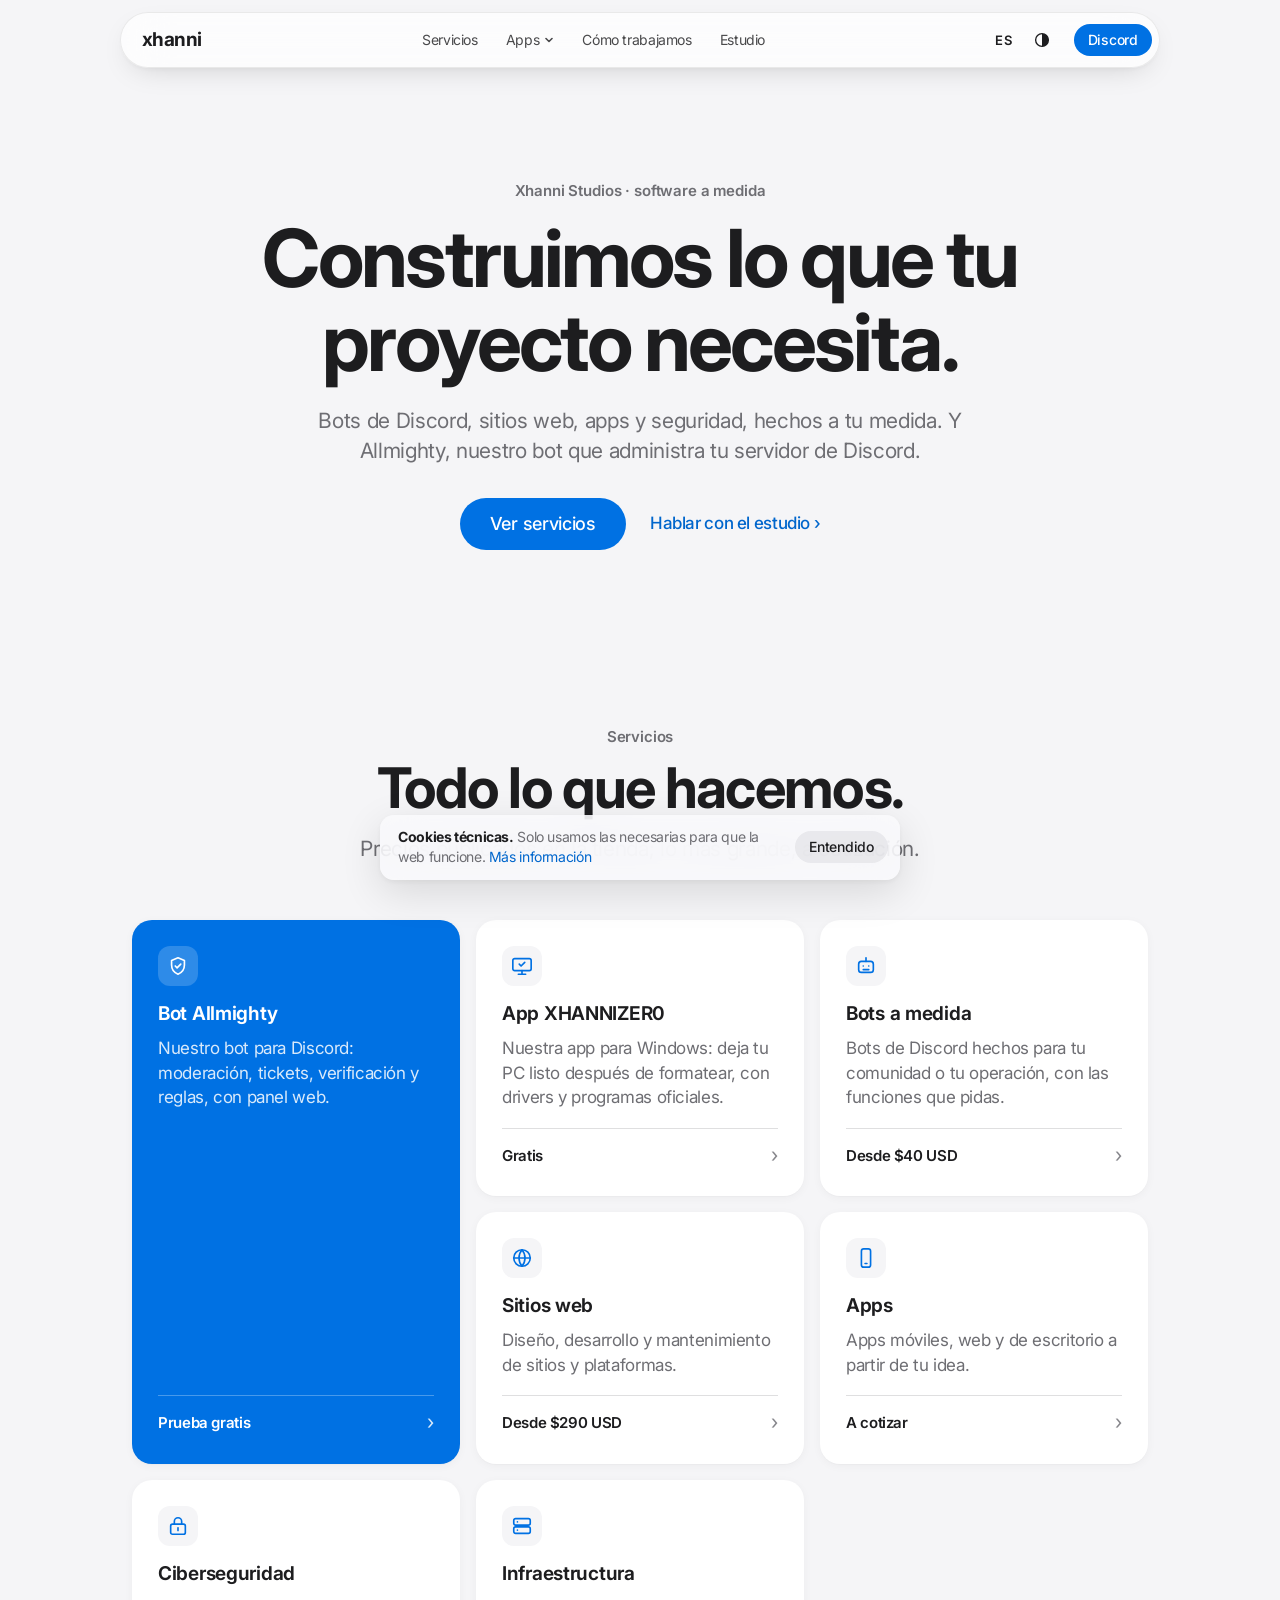
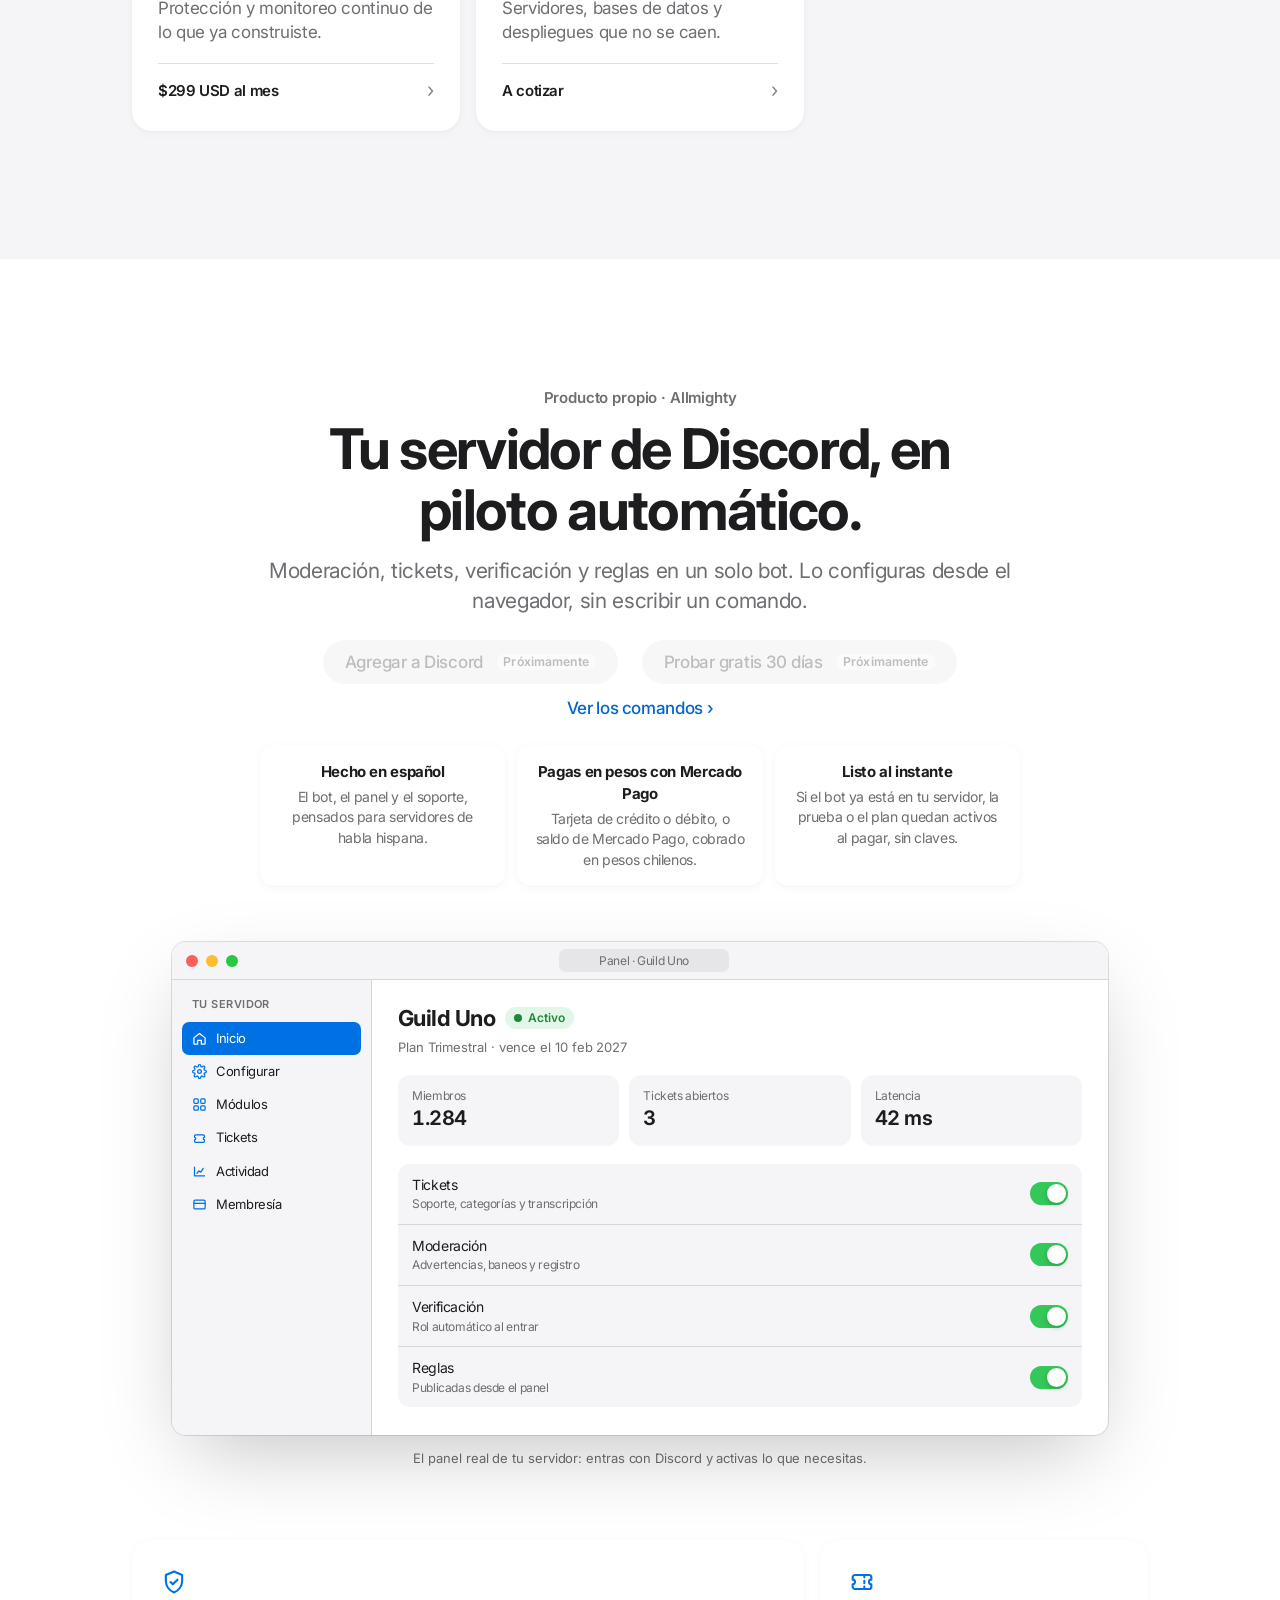
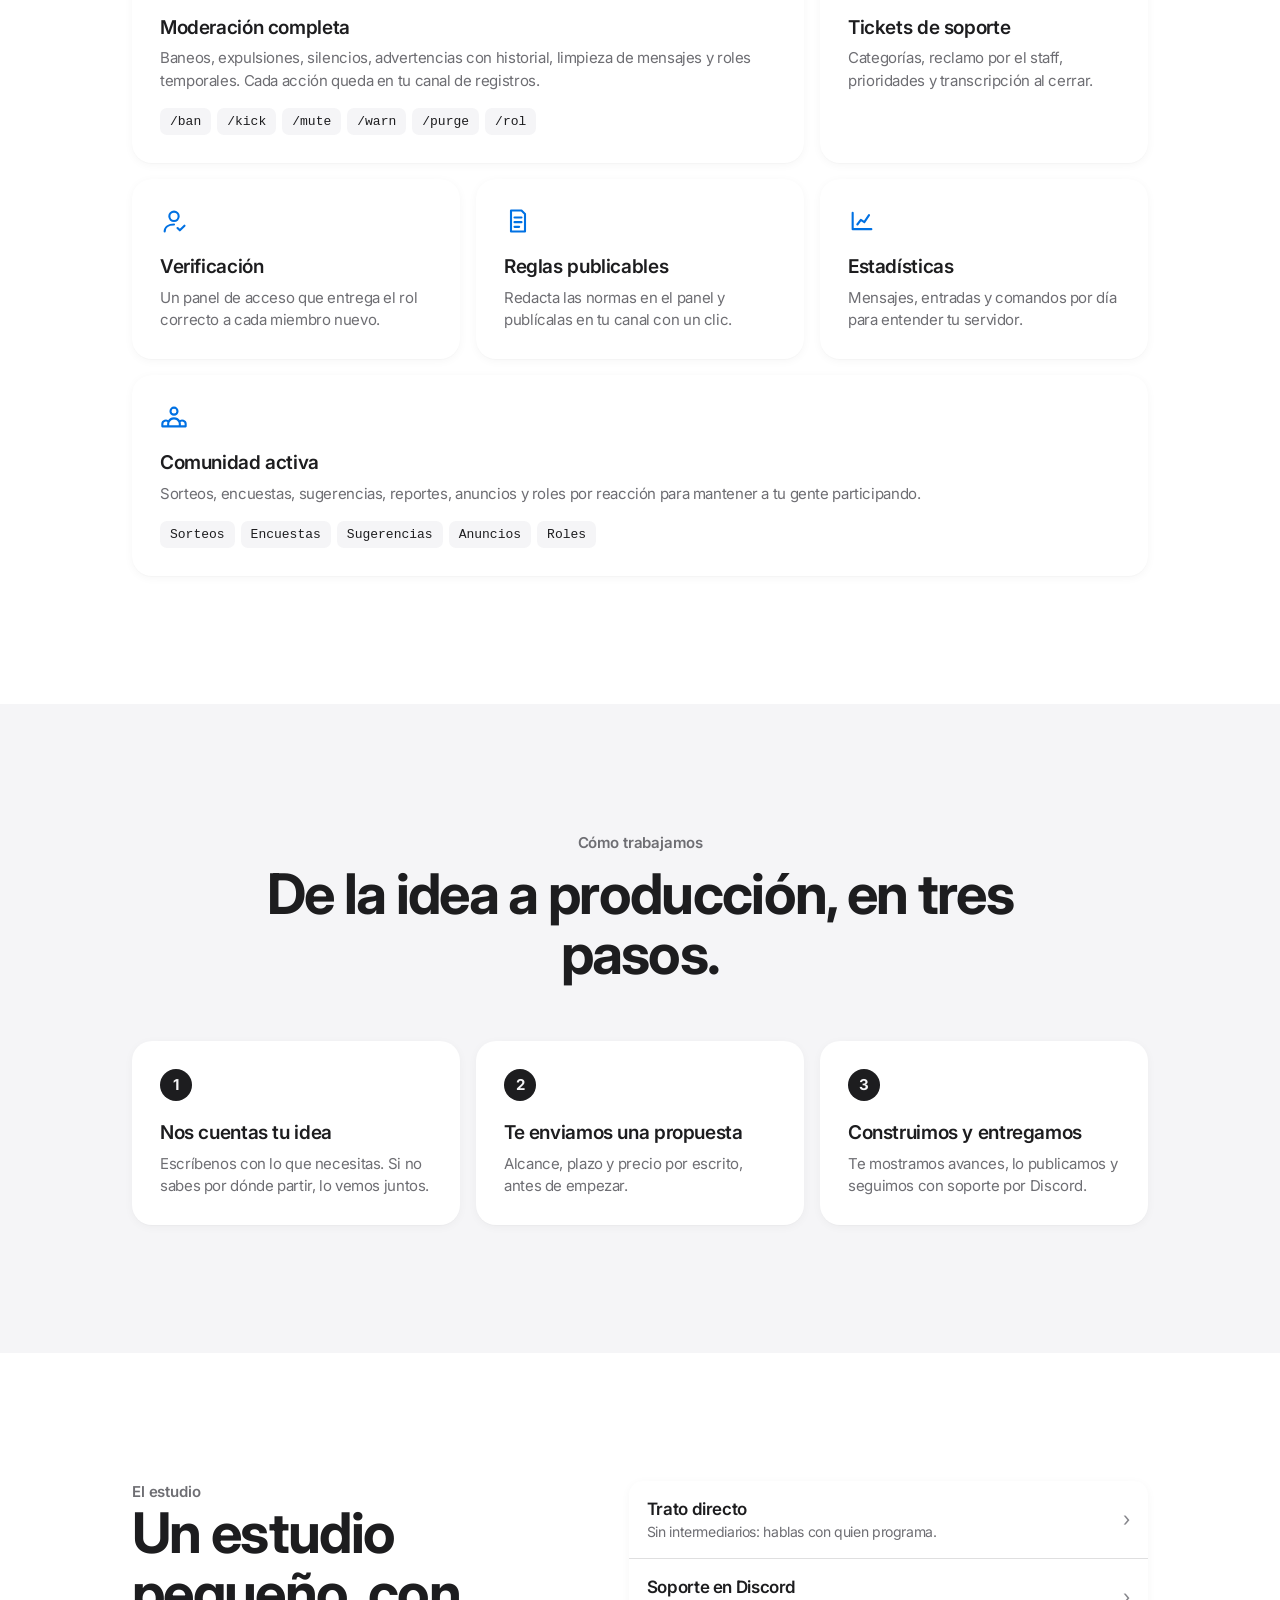
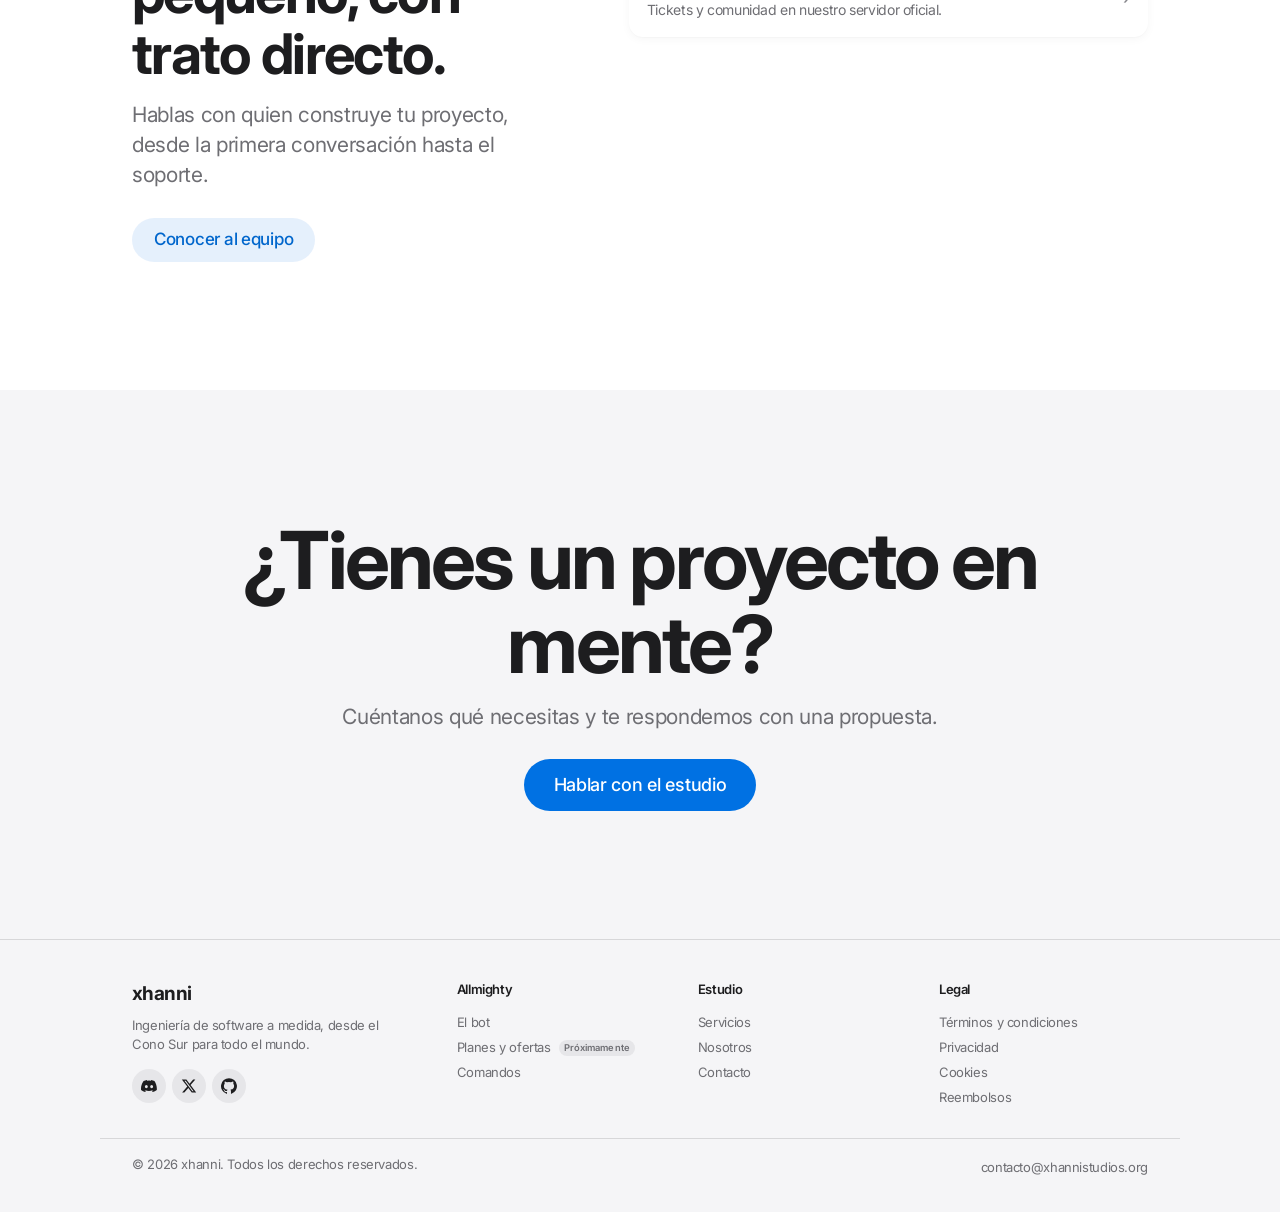
==== commit 4e09139a: "Menú Apps en la barra y página de XHANNIZER0 con la 2.4.0 (presets, modo ligero, GPLv3) Co-Authored-" ====
--- a/index.html
+++ b/index.html
@@ -24,10 +24,10 @@
   <link rel="preconnect" href="https://fonts.googleapis.com">
   <link rel="preconnect" href="https://fonts.gstatic.com" crossorigin>
   <link href="https://fonts.googleapis.com/css2?family=Inter:wght@400;500;600;700&display=swap" rel="stylesheet">
-  <script src="assets/js/i18n-en.js?v=36"></script>
-  <script src="assets/js/prefs.js?v=7"></script>
-  <link rel="stylesheet" href="assets/css/ui.css?v=23">
-  <link rel="stylesheet" href="assets/css/site.css?v=35">
+  <script src="assets/js/i18n-en.js?v=38"></script>
+  <script src="assets/js/prefs.js?v=8"></script>
+  <link rel="stylesheet" href="assets/css/ui.css?v=24">
+  <link rel="stylesheet" href="assets/css/site.css?v=36">
   <link rel="stylesheet" href="assets/css/static.css?v=1">
 </head>
 
@@ -37,8 +37,7 @@
       <a href="/" class="wordmark" aria-label="xhanni, inicio">xhanni</a>
       <nav class="nav-links site-nav" id="mainNav" aria-label="Principal">
         <a href="#servicios">Servicios</a>
-        <a href="#allmighty">Allmighty</a>
-        <a href="xhannizer0">XHANNIZER0</a>
+        <div class="apps-menu" data-apps-menu></div>
         <a href="#como">Cómo trabajamos</a>
         <a href="#estudio">Estudio</a>
       </nav>
@@ -299,9 +298,9 @@
     <button type="button" class="btn btn-sm">Entendido</button>
   </div>
 
-  <script src="assets/js/main.js?v=31"></script>
+  <script src="assets/js/apps-menu.js?v=1"></script>
+  <script src="assets/js/main.js?v=32"></script>
   <script src="assets/js/motion.js?v=2"></script>
-  <script src="assets/js/static.js?v=1"></script>
 </body>
 
 </html>
--- a/assets/css/ui.css
+++ b/assets/css/ui.css
@@ -1151,3 +1151,48 @@
 .nav-links a { white-space: nowrap; }
 @media (min-width: 761px) and (max-width: 980px) { .nav-links { gap: 0; } .nav-links a { padding: 6px 8px; } }
 @media (min-width: 761px) and (max-width: 900px) { .nav-links a[href$="#como"] { display: none; } }
+
+/* ---------- Menú "Apps" del navbar (assets/js/apps-menu.js). Mismo fondo, borde y radio de la isla. */
+.apps-menu { position: relative; }
+.apps-btn {
+  display: inline-flex; align-items: center; gap: 5px;
+  padding: 6px 12px; border: 0; border-radius: var(--pill); background: transparent;
+  color: var(--label); font: inherit; font-size: 0.875rem; line-height: inherit;
+  opacity: 0.8; cursor: pointer; white-space: nowrap;
+  transition: opacity 0.2s, background 0.15s;
+}
+.apps-btn:hover, .apps-btn[aria-expanded="true"] { opacity: 1; background: var(--fill); }
+.apps-btn.is-active { opacity: 1; font-weight: 600; }
+.apps-btn:focus-visible, .apps-item:focus-visible { outline: 2px solid var(--label); outline-offset: 2px; }
+.apps-caret { transition: transform 0.2s var(--ease); }
+.apps-btn[aria-expanded="true"] .apps-caret { transform: rotate(180deg); }
+.apps-panel[hidden] { display: none; }
+.apps-panel {
+  position: absolute; top: calc(100% + 18px); left: 50%; z-index: 120;
+  min-width: 240px; padding: 8px; transform: translateX(-50%);
+  border-radius: 22px; background: var(--island-menu, var(--card));
+  -webkit-backdrop-filter: saturate(180%) blur(24px); backdrop-filter: saturate(180%) blur(24px);
+  box-shadow: inset 0 0 0 1px var(--island-line), var(--island-shadow-up);
+}
+.navbar.island .apps-item, .apps-item {
+  display: flex; flex-direction: column; gap: 2px; padding: 10px 14px;
+  border-radius: 16px; color: var(--label); opacity: 1; text-decoration: none; white-space: nowrap;
+}
+.apps-item strong { font-size: 0.9375rem; font-weight: 600; }
+.apps-item span { font-size: 0.8125rem; color: var(--label-2); }
+.navbar.island .apps-item:hover, .apps-item:hover { background: var(--fill); }
+.apps-item[aria-current="page"] strong::after { content: " ·"; color: var(--label-2); }
+@media (max-width: 760px) {
+  .apps-menu { position: static; }
+  .apps-btn { width: 100%; justify-content: space-between; padding: 14px 16px; border-radius: 20px; font-size: 1.0625rem; }
+  .apps-btn:hover { background: transparent; }
+  .apps-panel {
+    position: static; min-width: 0; margin: 0 0 4px; padding: 0 0 0 12px; transform: none;
+    background: transparent; box-shadow: none; -webkit-backdrop-filter: none; backdrop-filter: none; border-radius: 0;
+  }
+  .navbar.island .apps-item { padding: 10px 16px; }
+  .navbar.island .apps-item:hover { background: transparent; }
+  .navbar.island .apps-item:active { background: var(--fill); }
+}
+@media (min-width: 761px) and (max-width: 980px) { .apps-btn { padding: 6px 8px; } }
+@media (prefers-reduced-motion: reduce) { .apps-caret { transition: none; } }
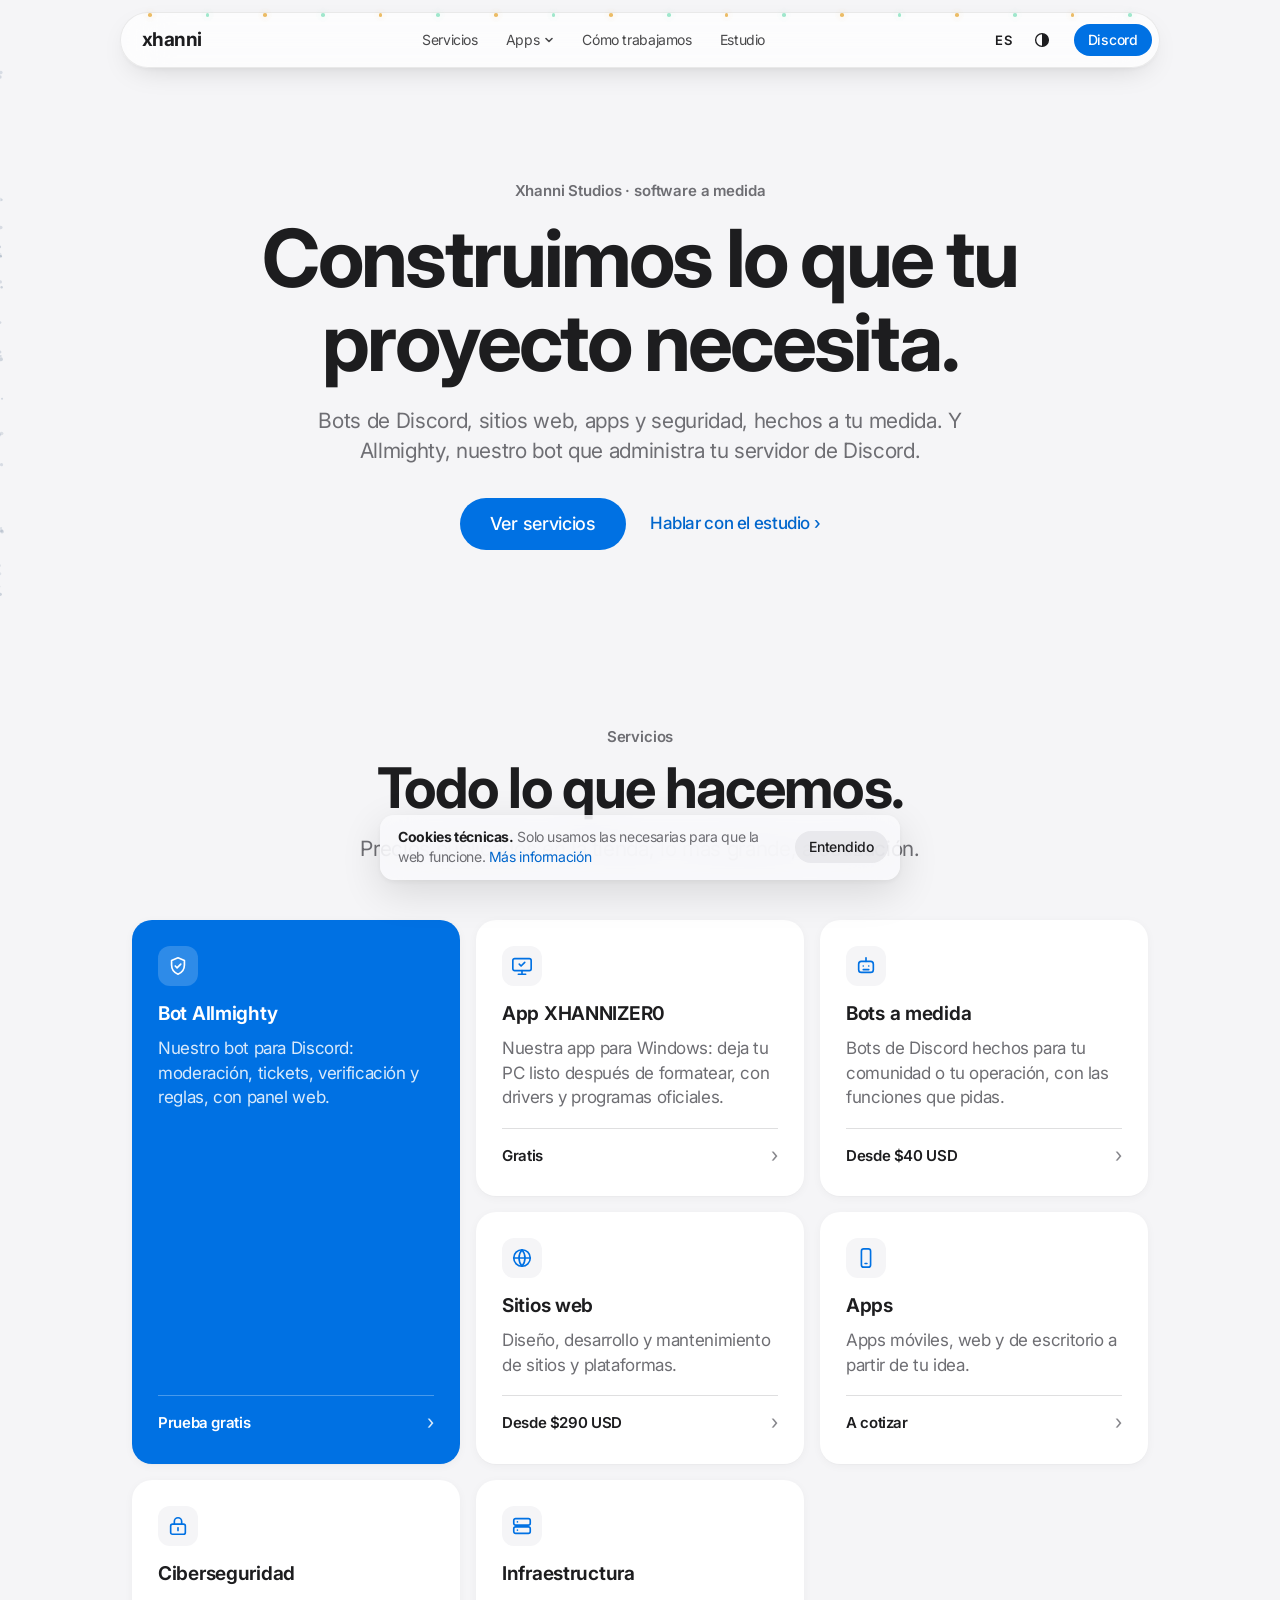
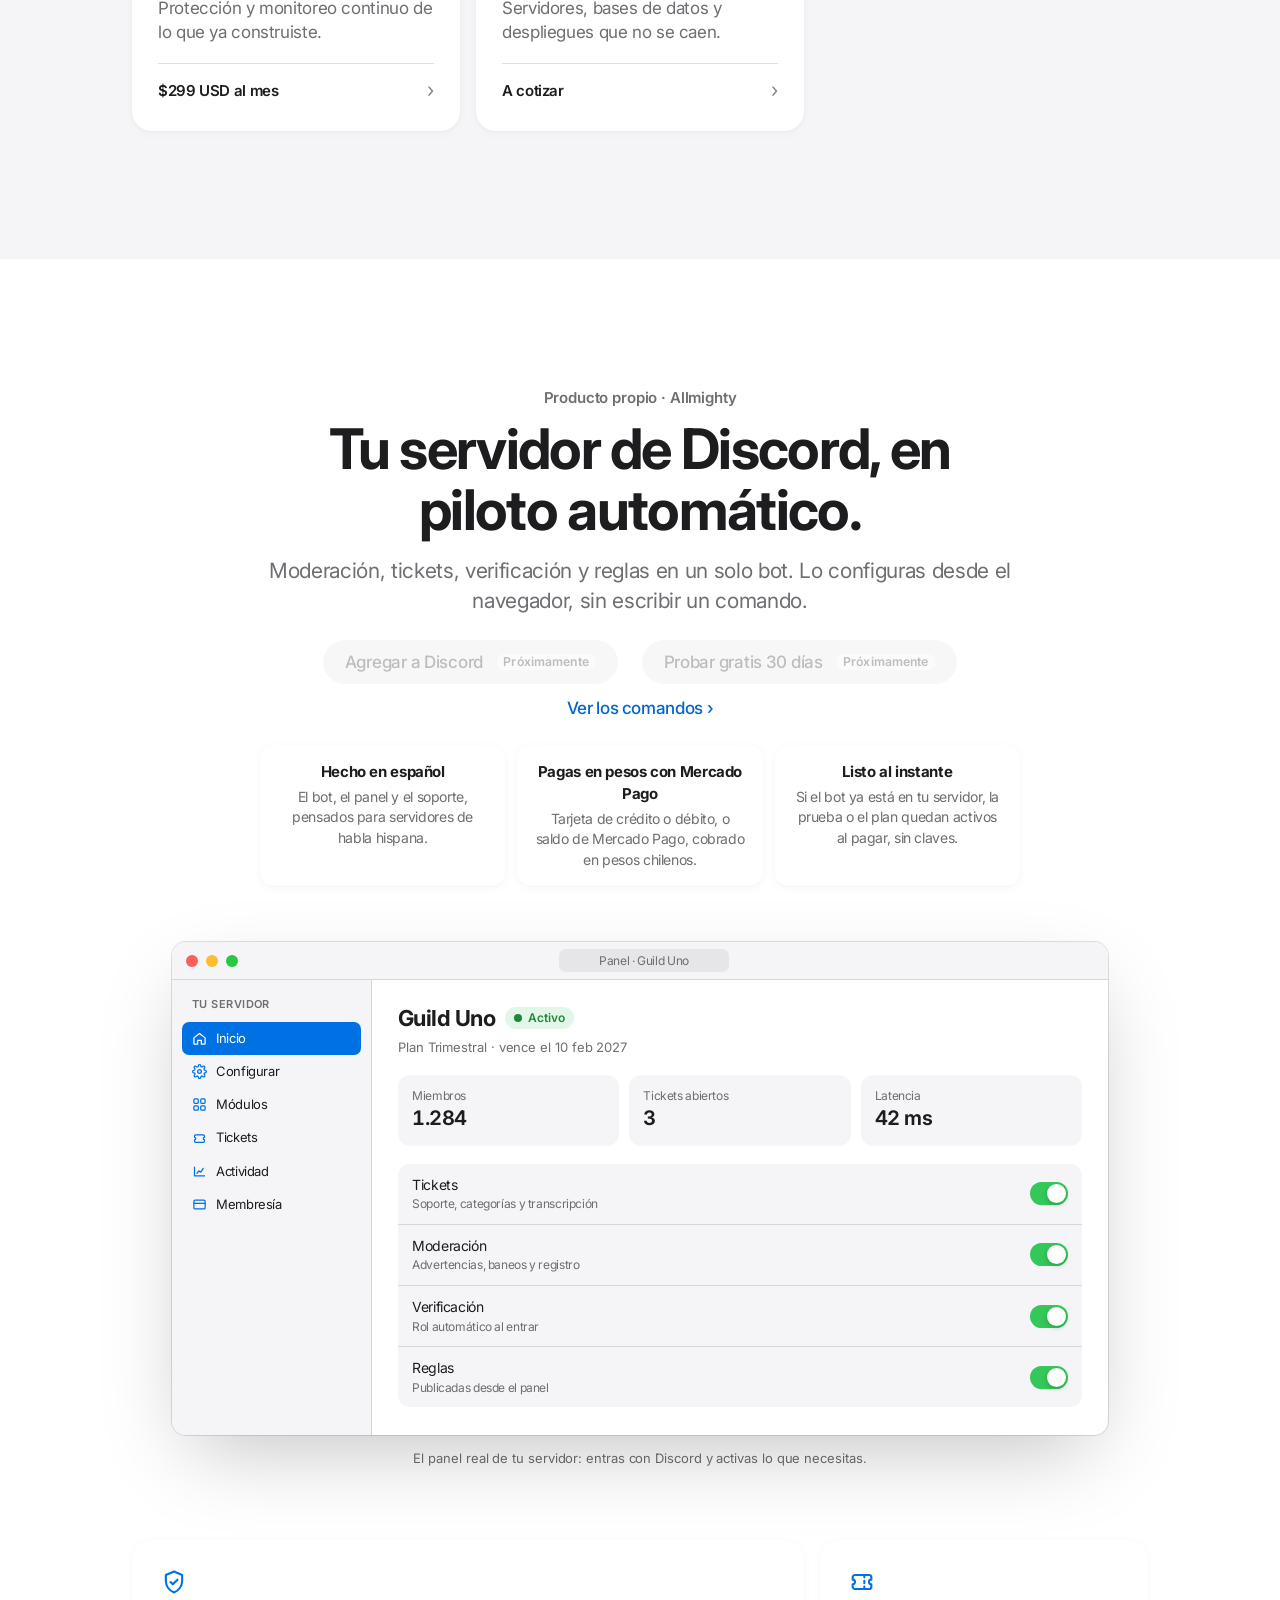
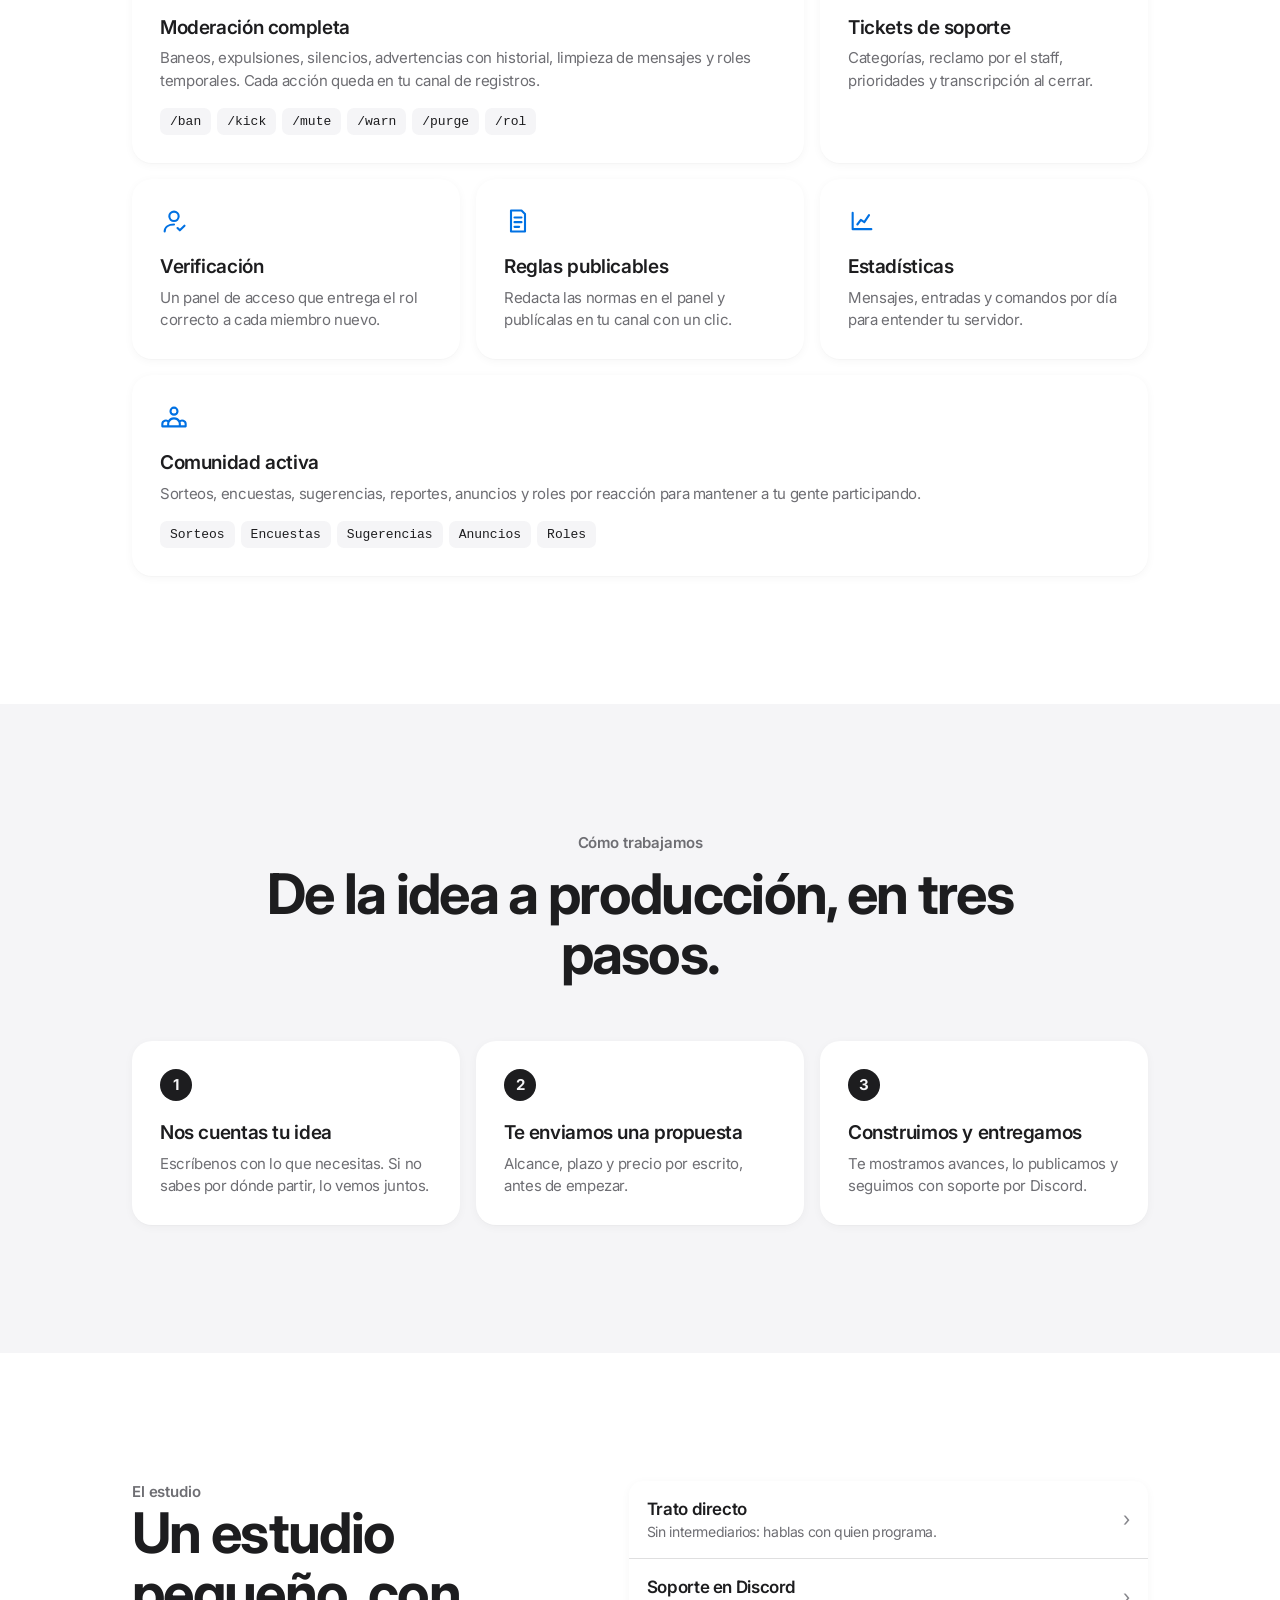
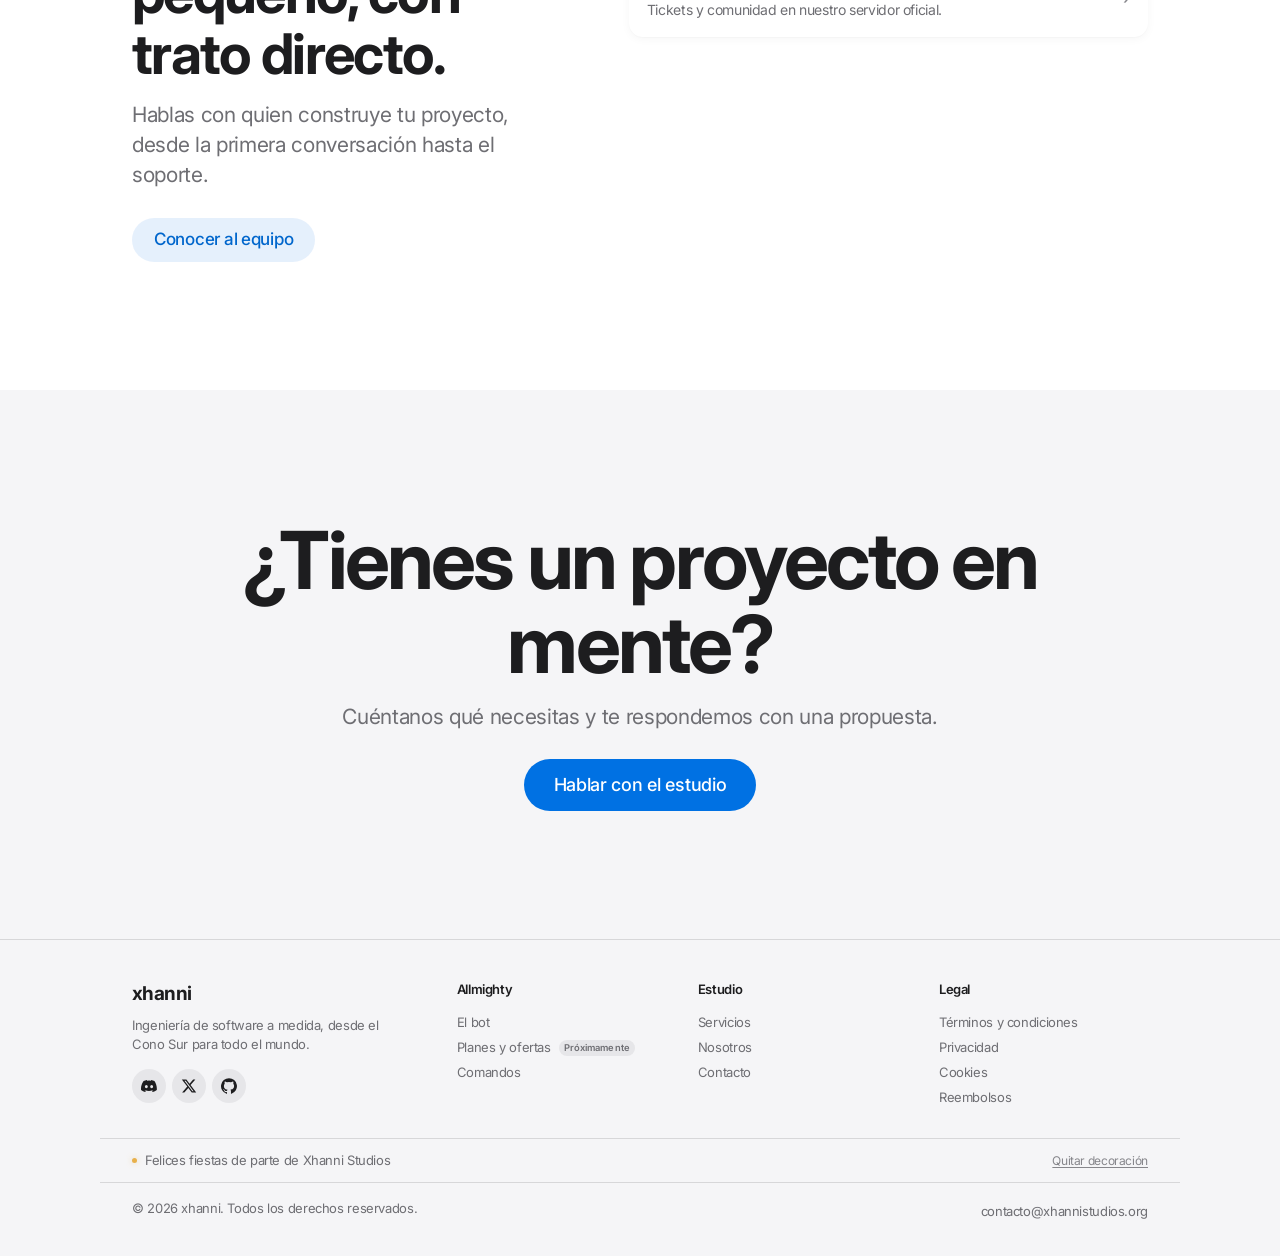
==== commit 2f2e0175: "feat(web): decoración navideña automática (28 nov al 6 ene)" ====
--- a/index.html
+++ b/index.html
@@ -24,9 +24,9 @@
   <link rel="preconnect" href="https://fonts.googleapis.com">
   <link rel="preconnect" href="https://fonts.gstatic.com" crossorigin>
   <link href="https://fonts.googleapis.com/css2?family=Inter:wght@400;500;600;700&display=swap" rel="stylesheet">
-  <script src="assets/js/i18n-en.js?v=38"></script>
+  <script src="assets/js/i18n-en.js?v=40"></script>
   <script src="assets/js/prefs.js?v=8"></script>
-  <link rel="stylesheet" href="assets/css/ui.css?v=24">
+  <link rel="stylesheet" href="assets/css/ui.css?v=25">
   <link rel="stylesheet" href="assets/css/site.css?v=36">
   <link rel="stylesheet" href="assets/css/static.css?v=1">
 </head>
@@ -301,6 +301,7 @@
   <script src="assets/js/apps-menu.js?v=1"></script>
   <script src="assets/js/main.js?v=32"></script>
   <script src="assets/js/motion.js?v=2"></script>
+  <script src="assets/js/navidad.js?v=2"></script>
 </body>
 
 </html>
--- a/assets/css/ui.css
+++ b/assets/css/ui.css
@@ -1196,3 +1196,141 @@
 }
 @media (min-width: 761px) and (max-width: 980px) { .apps-btn { padding: 6px 8px; } }
 @media (prefers-reduced-motion: reduce) { .apps-caret { transition: none; } }
+
+/* =========================================================================
+   Temporada navideña (1 de diciembre al 6 de enero, assets/js/navidad.js).
+   Paleta sobria: dorado cálido y menta de la marca. Sin animación con
+   reducir movimiento; oculta en alto contraste y cuando el usuario la quita.
+   ========================================================================= */
+
+:root {
+  --xmas-gold: #e8b04b;
+  --xmas-mint: #8fe3c3;
+  --xmas-gold-glow: rgba(232, 176, 75, 0.38);
+  --xmas-mint-glow: rgba(143, 227, 195, 0.42);
+  --xmas-snow: rgba(120, 140, 165, 0.34);
+}
+@media (prefers-color-scheme: dark) {
+  :root:not([data-theme="light"]) {
+    --xmas-gold-glow: rgba(232, 176, 75, 0.52);
+    --xmas-mint-glow: rgba(143, 227, 195, 0.48);
+    --xmas-snow: rgba(255, 255, 255, 0.48);
+  }
+}
+:root[data-theme="dark"] {
+  --xmas-gold-glow: rgba(232, 176, 75, 0.52);
+  --xmas-mint-glow: rgba(143, 227, 195, 0.48);
+  --xmas-snow: rgba(255, 255, 255, 0.48);
+}
+
+/* Guirnalda discreta en el borde superior del navbar */
+.xh-xmas-garland {
+  position: absolute;
+  top: 0;
+  left: 28px;
+  right: 28px;
+  height: 6px;
+  display: flex;
+  align-items: center;
+  justify-content: space-between;
+  pointer-events: none;
+  z-index: 2;
+}
+.xh-xmas-dot {
+  width: 3.5px;
+  height: 3.5px;
+  border-radius: 50%;
+  background: var(--xmas-gold);
+  box-shadow: 0 0 6px var(--xmas-gold-glow);
+  opacity: 0.85;
+  will-change: opacity;
+  animation: xh-xmas-twinkle 3.6s ease-in-out infinite;
+}
+.xh-xmas-dot.is-mint {
+  background: var(--xmas-mint);
+  box-shadow: 0 0 6px var(--xmas-mint-glow);
+}
+.xh-xmas-dot:nth-child(6n+1) { animation-duration: 3.2s; animation-delay: -0.4s; }
+.xh-xmas-dot:nth-child(6n+2) { animation-duration: 3.8s; animation-delay: -1.7s; }
+.xh-xmas-dot:nth-child(6n+3) { animation-duration: 3.4s; animation-delay: -2.9s; }
+.xh-xmas-dot:nth-child(6n+4) { animation-duration: 4.0s; animation-delay: -0.9s; }
+.xh-xmas-dot:nth-child(6n+5) { animation-duration: 3.5s; animation-delay: -2.2s; }
+.xh-xmas-dot:nth-child(6n+6) { animation-duration: 3.9s; animation-delay: -3.1s; }
+
+@keyframes xh-xmas-twinkle {
+  0%, 100% { opacity: 0.35; }
+  50% { opacity: 1; }
+}
+@media (max-width: 640px) {
+  .xh-xmas-garland { left: 22px; right: 22px; }
+  .xh-xmas-dot:nth-child(n+13) { display: none; }
+}
+
+/* Nieve ligera solo en el hero (detrás del texto) */
+.xh-xmas-hero-host { position: relative; }
+.xh-xmas-hero-host > :not(.xh-xmas-snow) { position: relative; z-index: 1; }
+.xh-xmas-snow {
+  position: absolute;
+  inset: 0;
+  width: 100%;
+  height: 100%;
+  pointer-events: none;
+  z-index: 0;
+}
+
+/* Saludo discreto en el pie + enlace para apagar la decoración */
+.xh-xmas-footer {
+  max-width: var(--page);
+  margin: 0 auto;
+  padding: 12px var(--gutter);
+  border-top: 1px solid var(--sep);
+  display: flex;
+  flex-wrap: wrap;
+  align-items: center;
+  justify-content: space-between;
+  gap: 8px 16px;
+  font-size: 0.8125rem;
+  color: var(--label-2);
+}
+.xh-xmas-greeting {
+  display: inline-flex;
+  align-items: center;
+  gap: 8px;
+}
+.xh-xmas-greeting::before {
+  content: "";
+  width: 5px;
+  height: 5px;
+  border-radius: 50%;
+  background: var(--xmas-gold);
+  box-shadow: 0 0 6px var(--xmas-gold-glow);
+  flex: none;
+}
+.xh-xmas-off {
+  padding: 0;
+  border: 0;
+  background: transparent;
+  color: var(--label-3);
+  font: inherit;
+  font-size: 0.75rem;
+  cursor: pointer;
+  text-decoration: underline;
+  text-underline-offset: 2px;
+  transition: color 0.15s var(--ease);
+}
+.xh-xmas-off:hover { color: var(--label); }
+.xh-xmas-off:focus-visible { outline: 2px solid var(--accent); outline-offset: 2px; border-radius: 3px; }
+
+/* Pausa cuando la pestaña no está visible */
+html.xh-xmas-paused .xh-xmas-dot { animation-play-state: paused !important; }
+
+/* Reducir movimiento: luces fijas, sin nieve */
+@media (prefers-reduced-motion: reduce) {
+  .xh-xmas-dot { animation: none !important; opacity: 0.85; }
+  .xh-xmas-snow { display: none !important; }
+}
+
+/* Alto contraste: sin decoración */
+@media (prefers-contrast: more), (forced-colors: active) {
+  .xh-xmas-garland, .xh-xmas-snow, .xh-xmas-footer { display: none !important; }
+}
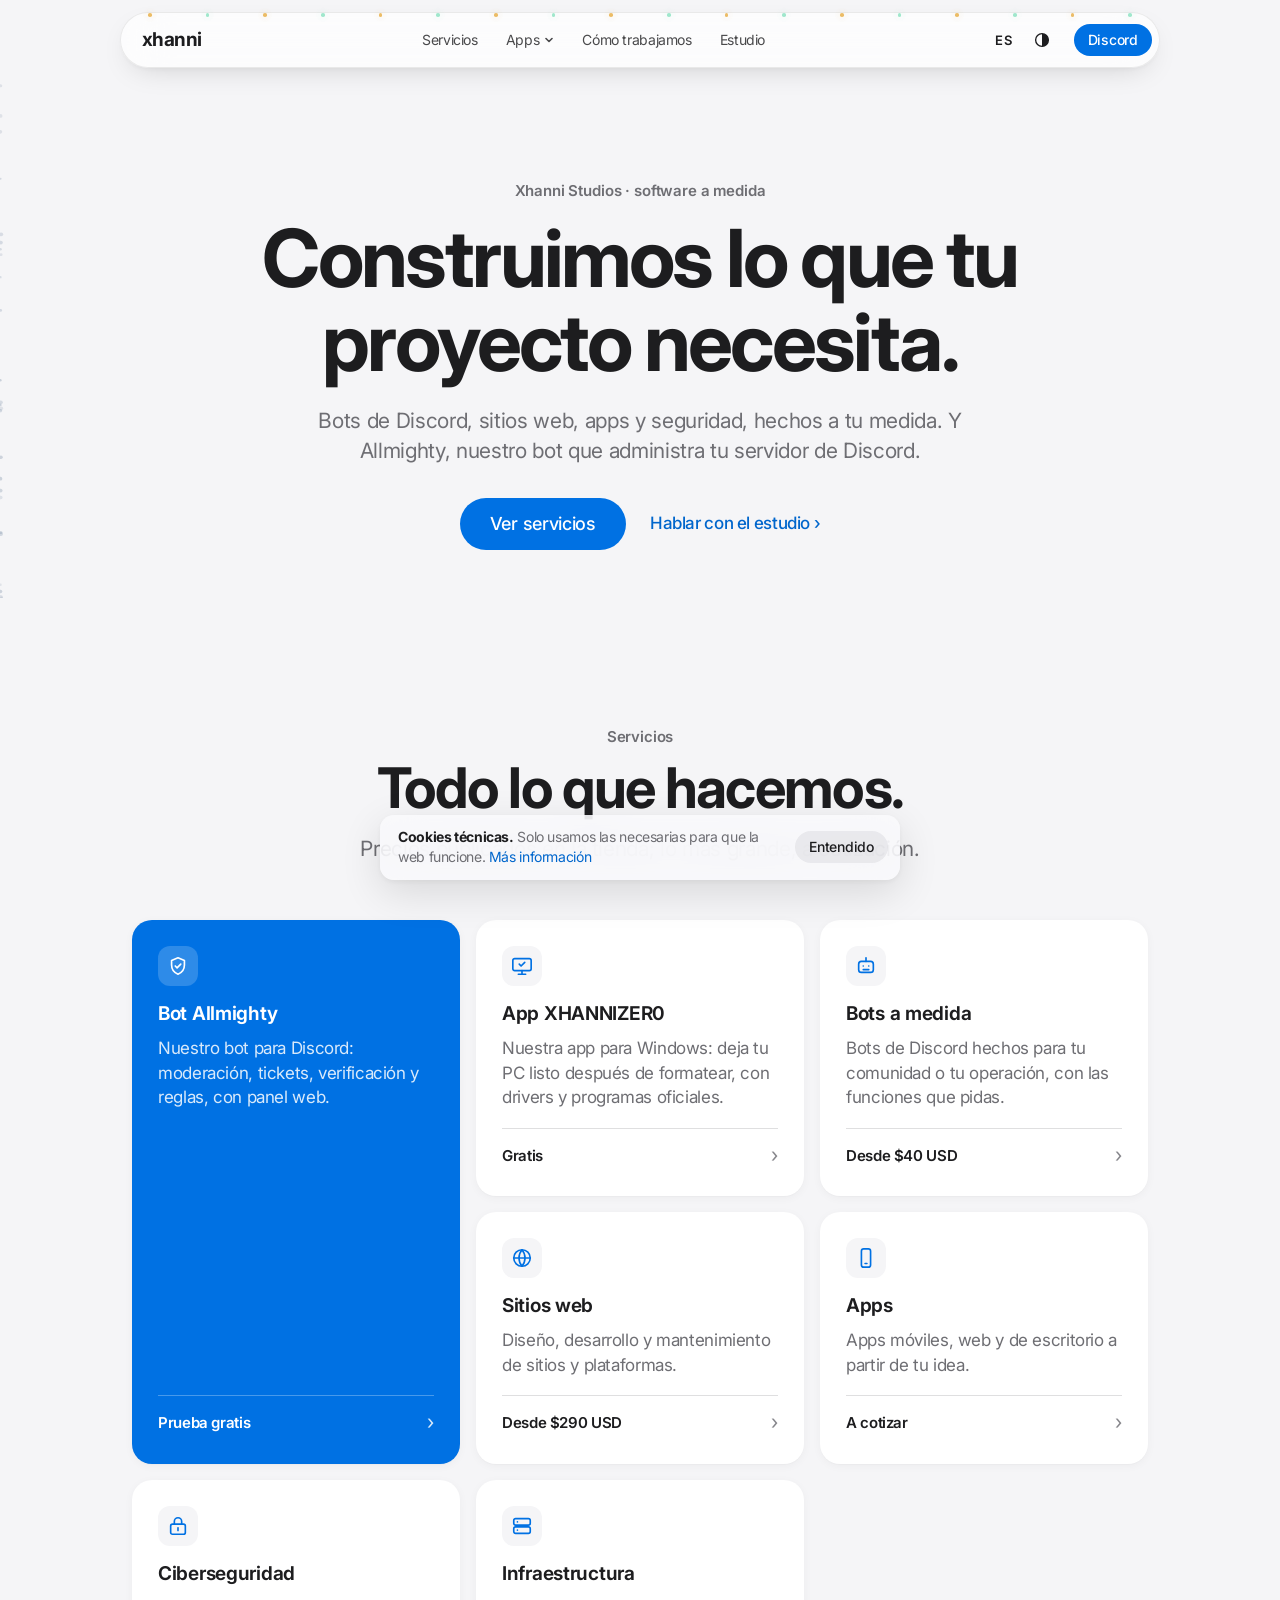
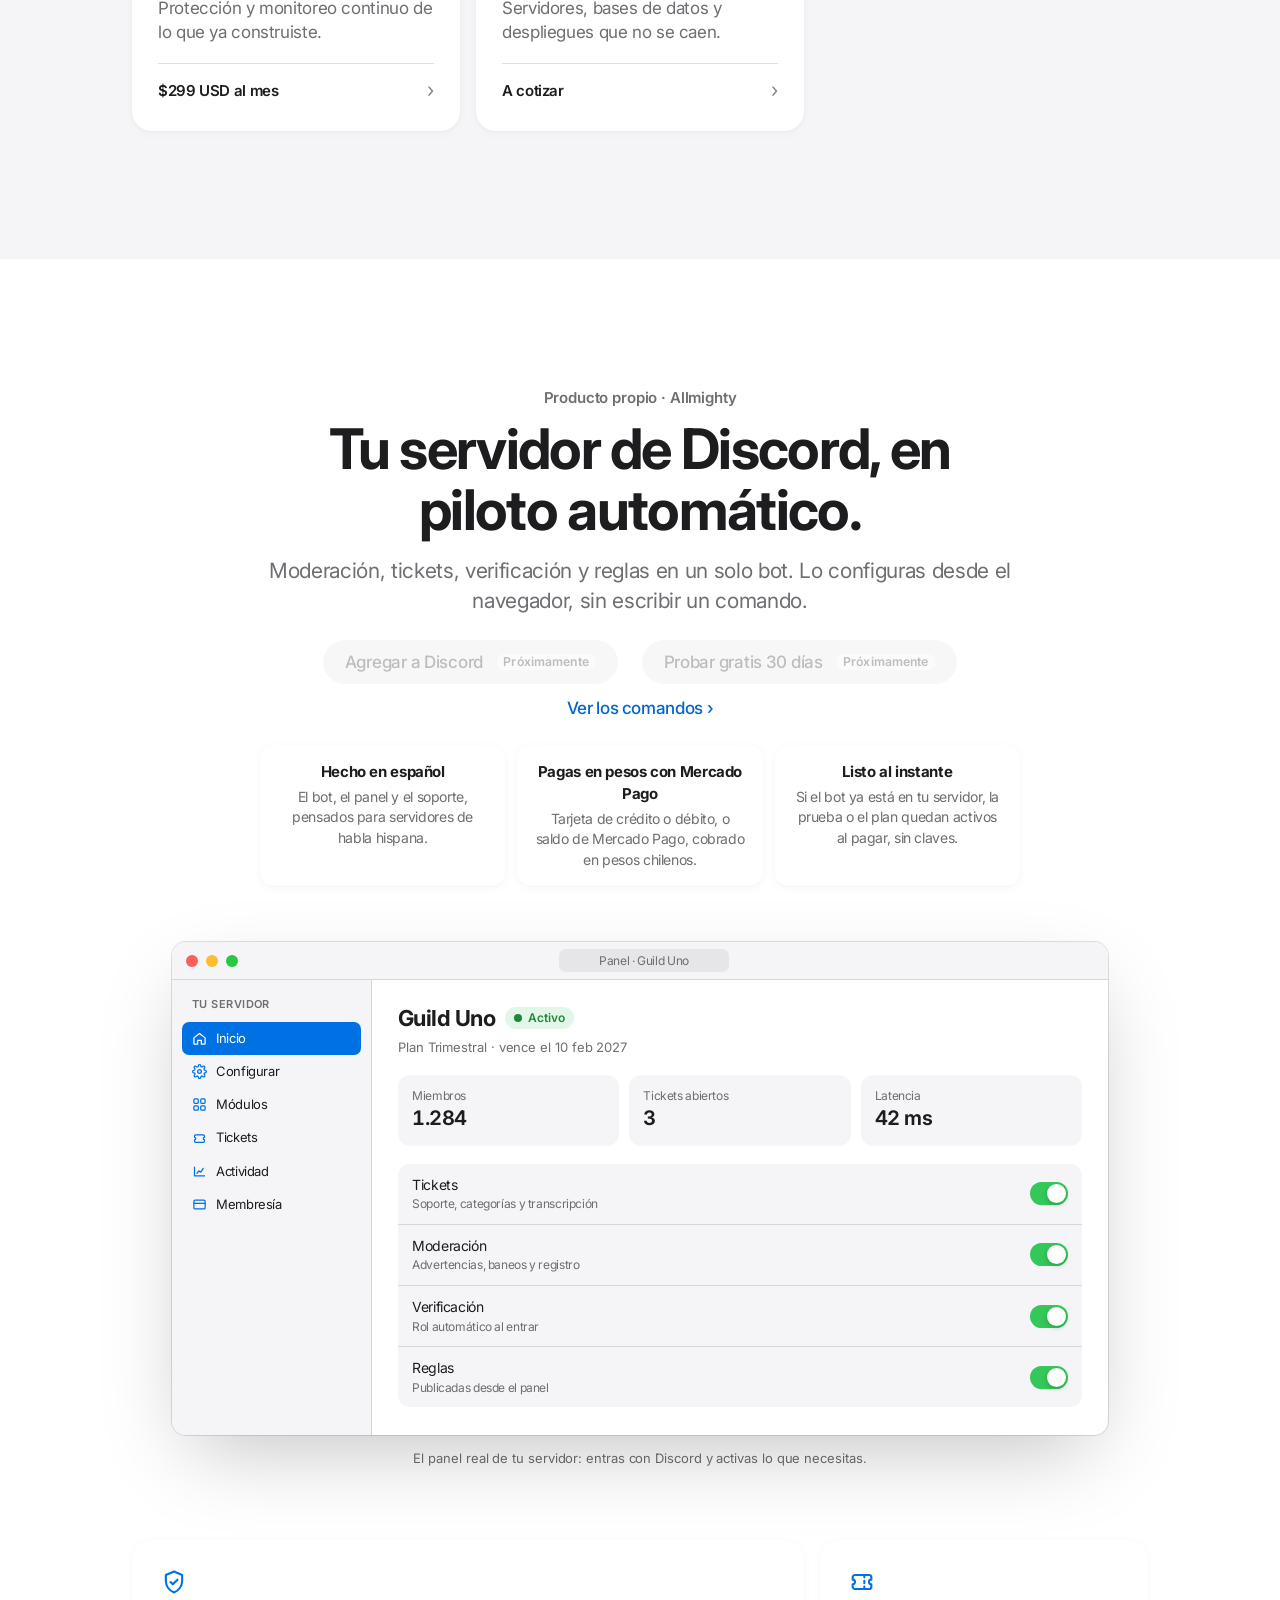
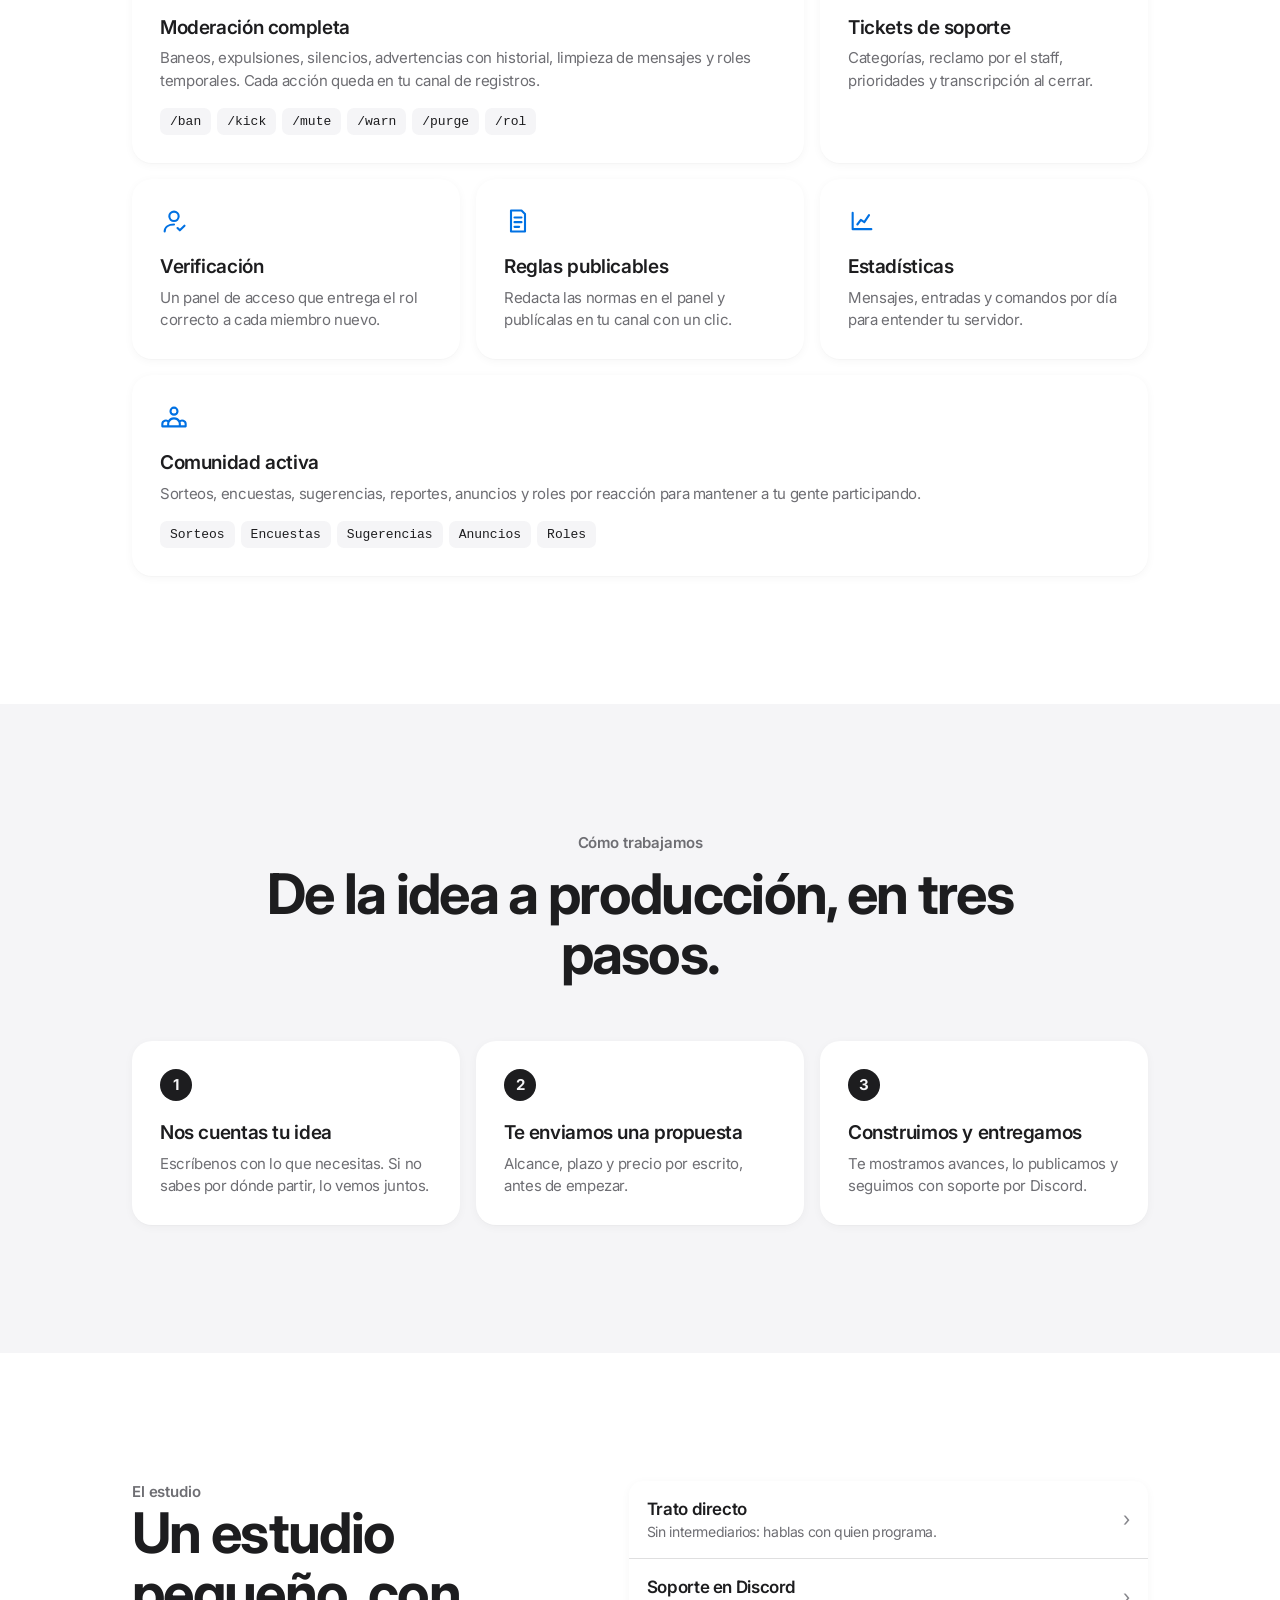
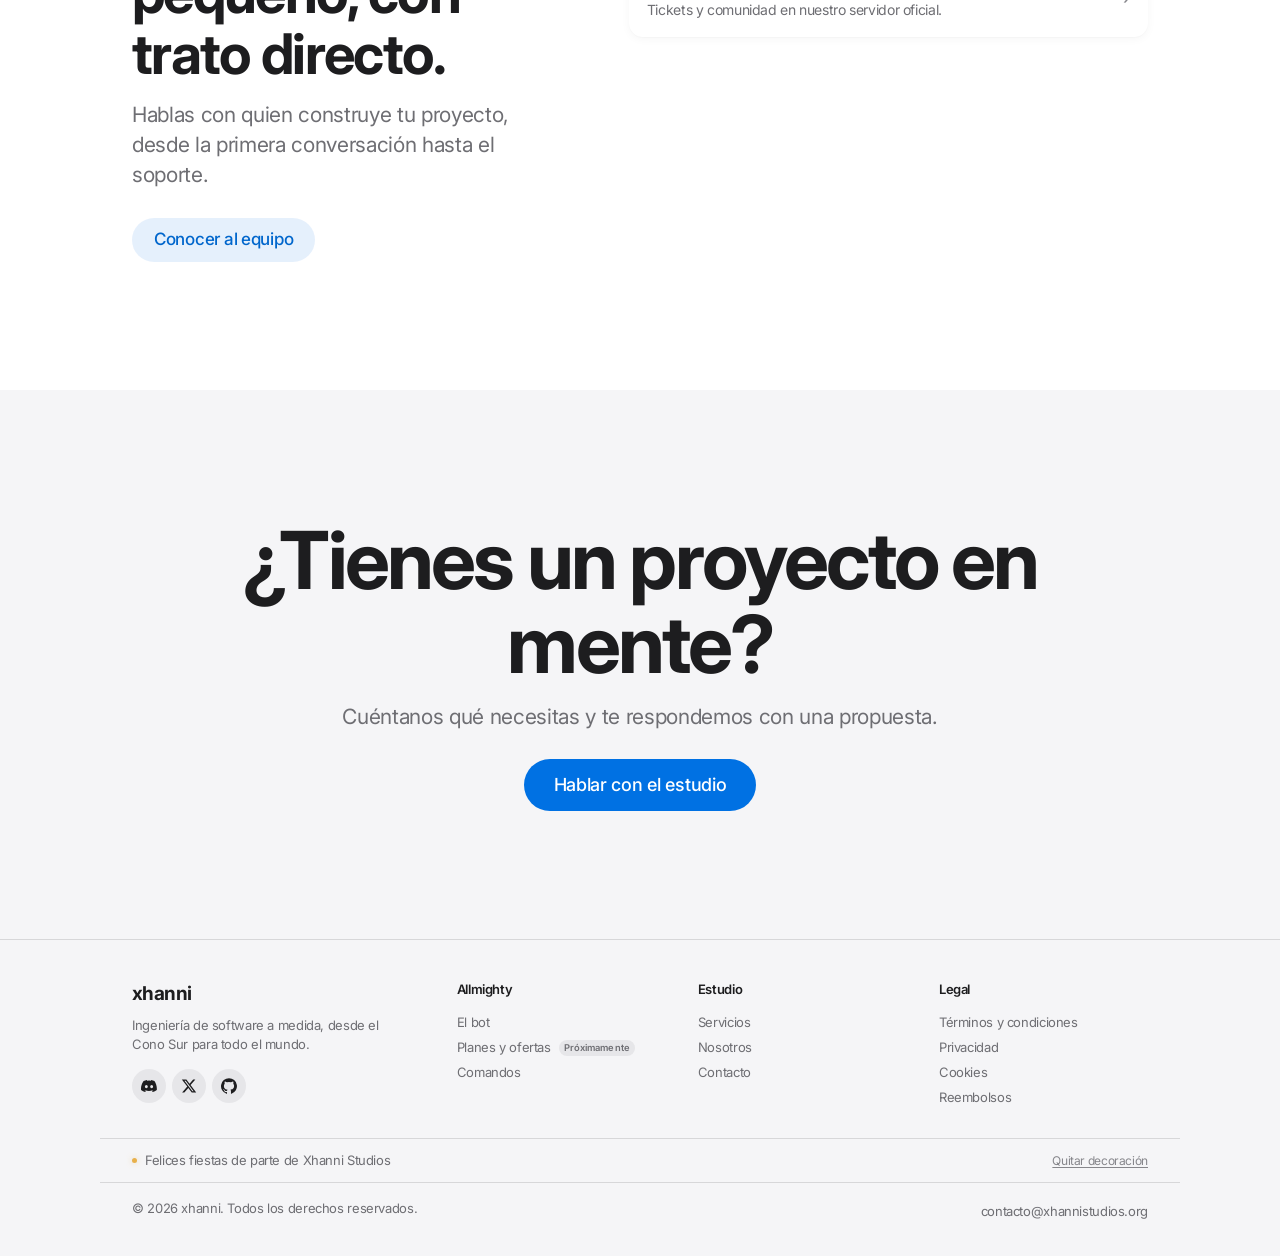
==== commit 21041411: "feat(web): modo Año Nuevo (31 dic–2 ene) y cierre el 3 de enero" ====
--- a/index.html
+++ b/index.html
@@ -24,9 +24,9 @@
   <link rel="preconnect" href="https://fonts.googleapis.com">
   <link rel="preconnect" href="https://fonts.gstatic.com" crossorigin>
   <link href="https://fonts.googleapis.com/css2?family=Inter:wght@400;500;600;700&display=swap" rel="stylesheet">
-  <script src="assets/js/i18n-en.js?v=40"></script>
+  <script src="assets/js/i18n-en.js?v=41"></script>
   <script src="assets/js/prefs.js?v=8"></script>
-  <link rel="stylesheet" href="assets/css/ui.css?v=25">
+  <link rel="stylesheet" href="assets/css/ui.css?v=26">
   <link rel="stylesheet" href="assets/css/site.css?v=36">
   <link rel="stylesheet" href="assets/css/static.css?v=1">
 </head>
@@ -301,7 +301,7 @@
   <script src="assets/js/apps-menu.js?v=1"></script>
   <script src="assets/js/main.js?v=32"></script>
   <script src="assets/js/motion.js?v=2"></script>
-  <script src="assets/js/navidad.js?v=2"></script>
+  <script src="assets/js/navidad.js?v=3"></script>
 </body>
 
 </html>
--- a/assets/css/ui.css
+++ b/assets/css/ui.css
@@ -1198,28 +1198,36 @@
 @media (prefers-reduced-motion: reduce) { .apps-caret { transition: none; } }
 
 /* =========================================================================
-   Temporada navideña (1 de diciembre al 6 de enero, assets/js/navidad.js).
-   Paleta sobria: dorado cálido y menta de la marca. Sin animación con
-   reducir movimiento; oculta en alto contraste y cuando el usuario la quita.
+   Temporada festiva (assets/js/navidad.js):
+   - Navidad (28 nov al 30 dic): dorado cálido y menta de la marca.
+   - Año Nuevo (31 dic al 2 ene): dorado cálido y champagne suave.
+   Sin animación con reducir movimiento; oculta en alto contraste.
    ========================================================================= */
 
 :root {
   --xmas-gold: #e8b04b;
   --xmas-mint: #8fe3c3;
+  --xmas-champagne: #fff6df;
   --xmas-gold-glow: rgba(232, 176, 75, 0.38);
   --xmas-mint-glow: rgba(143, 227, 195, 0.42);
+  --xmas-champagne-glow: rgba(232, 176, 75, 0.46);
+  --xmas-champagne-ring: rgba(180, 140, 60, 0.32);
   --xmas-snow: rgba(120, 140, 165, 0.34);
 }
 @media (prefers-color-scheme: dark) {
   :root:not([data-theme="light"]) {
     --xmas-gold-glow: rgba(232, 176, 75, 0.52);
     --xmas-mint-glow: rgba(143, 227, 195, 0.48);
+    --xmas-champagne-glow: rgba(255, 246, 223, 0.55);
+    --xmas-champagne-ring: transparent;
     --xmas-snow: rgba(255, 255, 255, 0.48);
   }
 }
 :root[data-theme="dark"] {
   --xmas-gold-glow: rgba(232, 176, 75, 0.52);
   --xmas-mint-glow: rgba(143, 227, 195, 0.48);
+  --xmas-champagne-glow: rgba(255, 246, 223, 0.55);
+  --xmas-champagne-ring: transparent;
   --xmas-snow: rgba(255, 255, 255, 0.48);
 }
 
@@ -1249,6 +1257,10 @@
 .xh-xmas-dot.is-mint {
   background: var(--xmas-mint);
   box-shadow: 0 0 6px var(--xmas-mint-glow);
+}
+.xh-xmas-garland.is-newyear .xh-xmas-dot.is-mint {
+  background: var(--xmas-champagne);
+  box-shadow: 0 0 0 0.5px var(--xmas-champagne-ring), 0 0 6px var(--xmas-champagne-glow);
 }
 .xh-xmas-dot:nth-child(6n+1) { animation-duration: 3.2s; animation-delay: -0.4s; }
 .xh-xmas-dot:nth-child(6n+2) { animation-duration: 3.8s; animation-delay: -1.7s; }
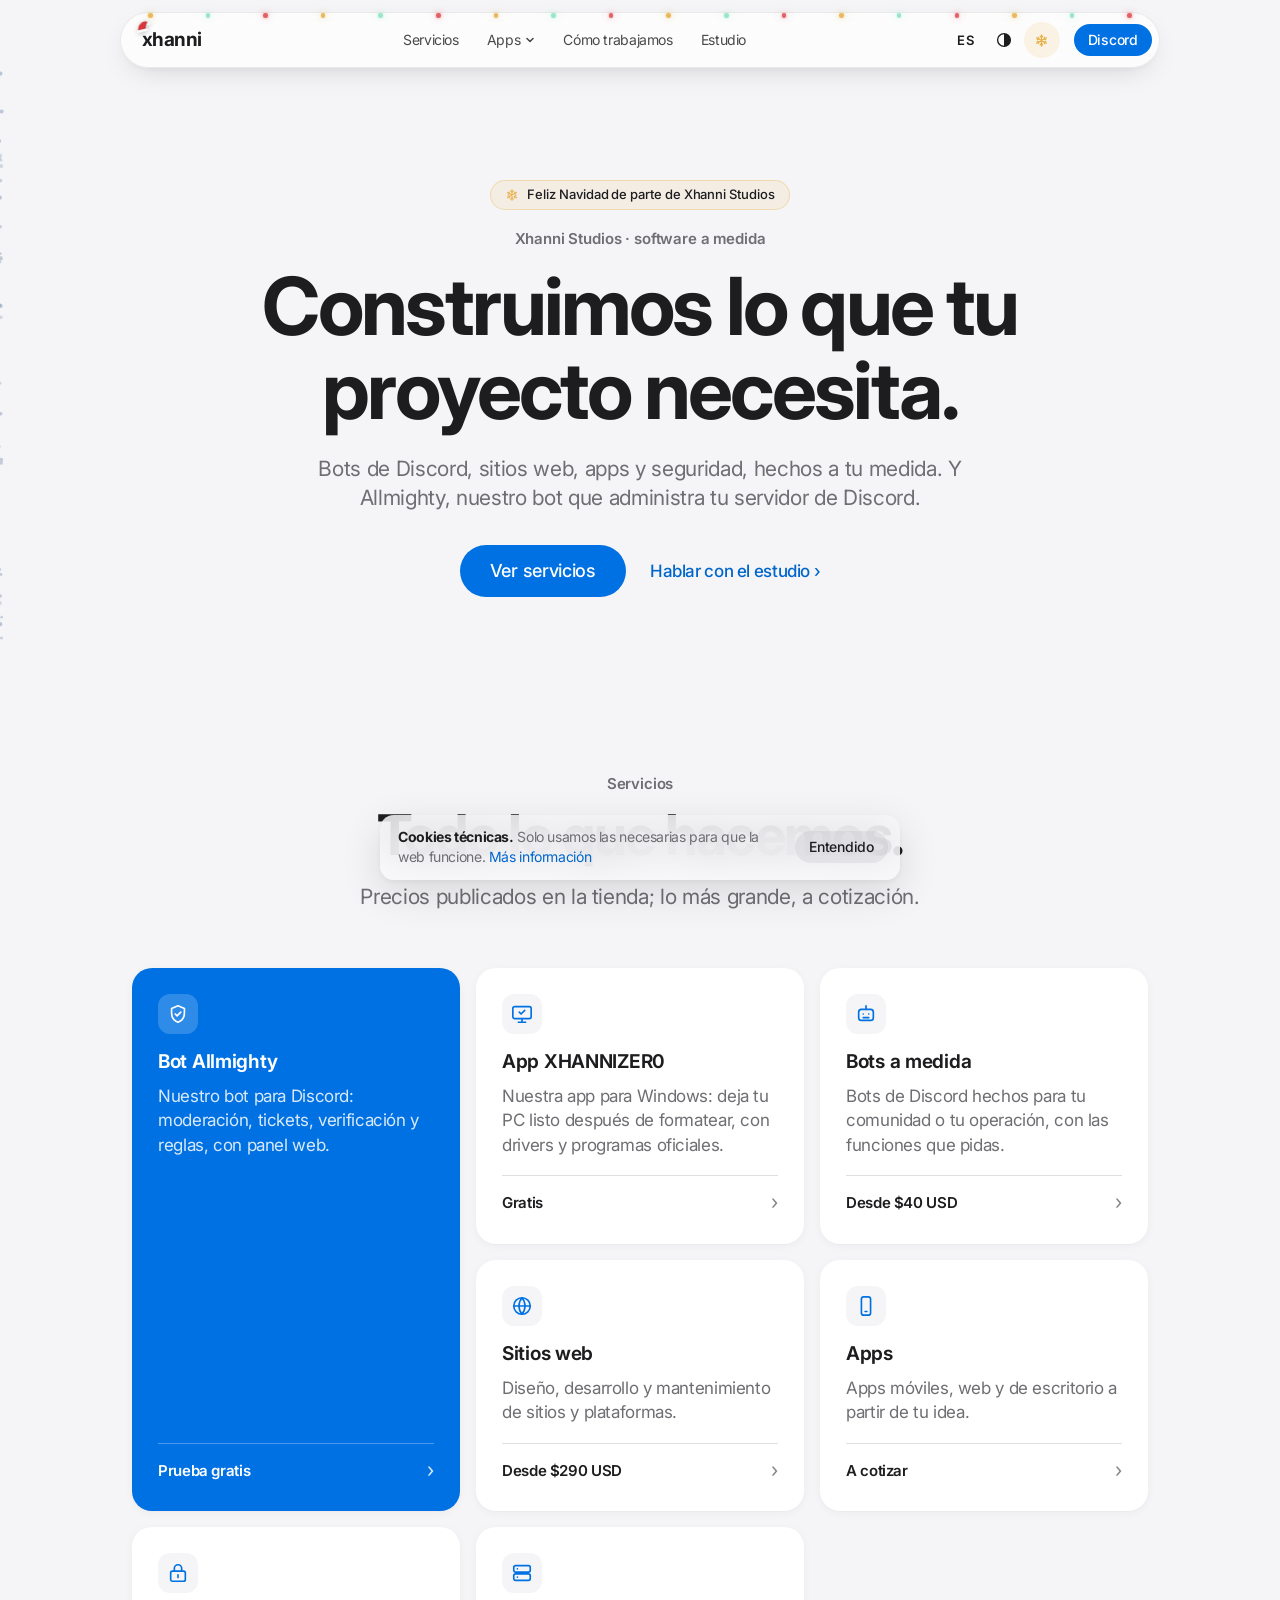
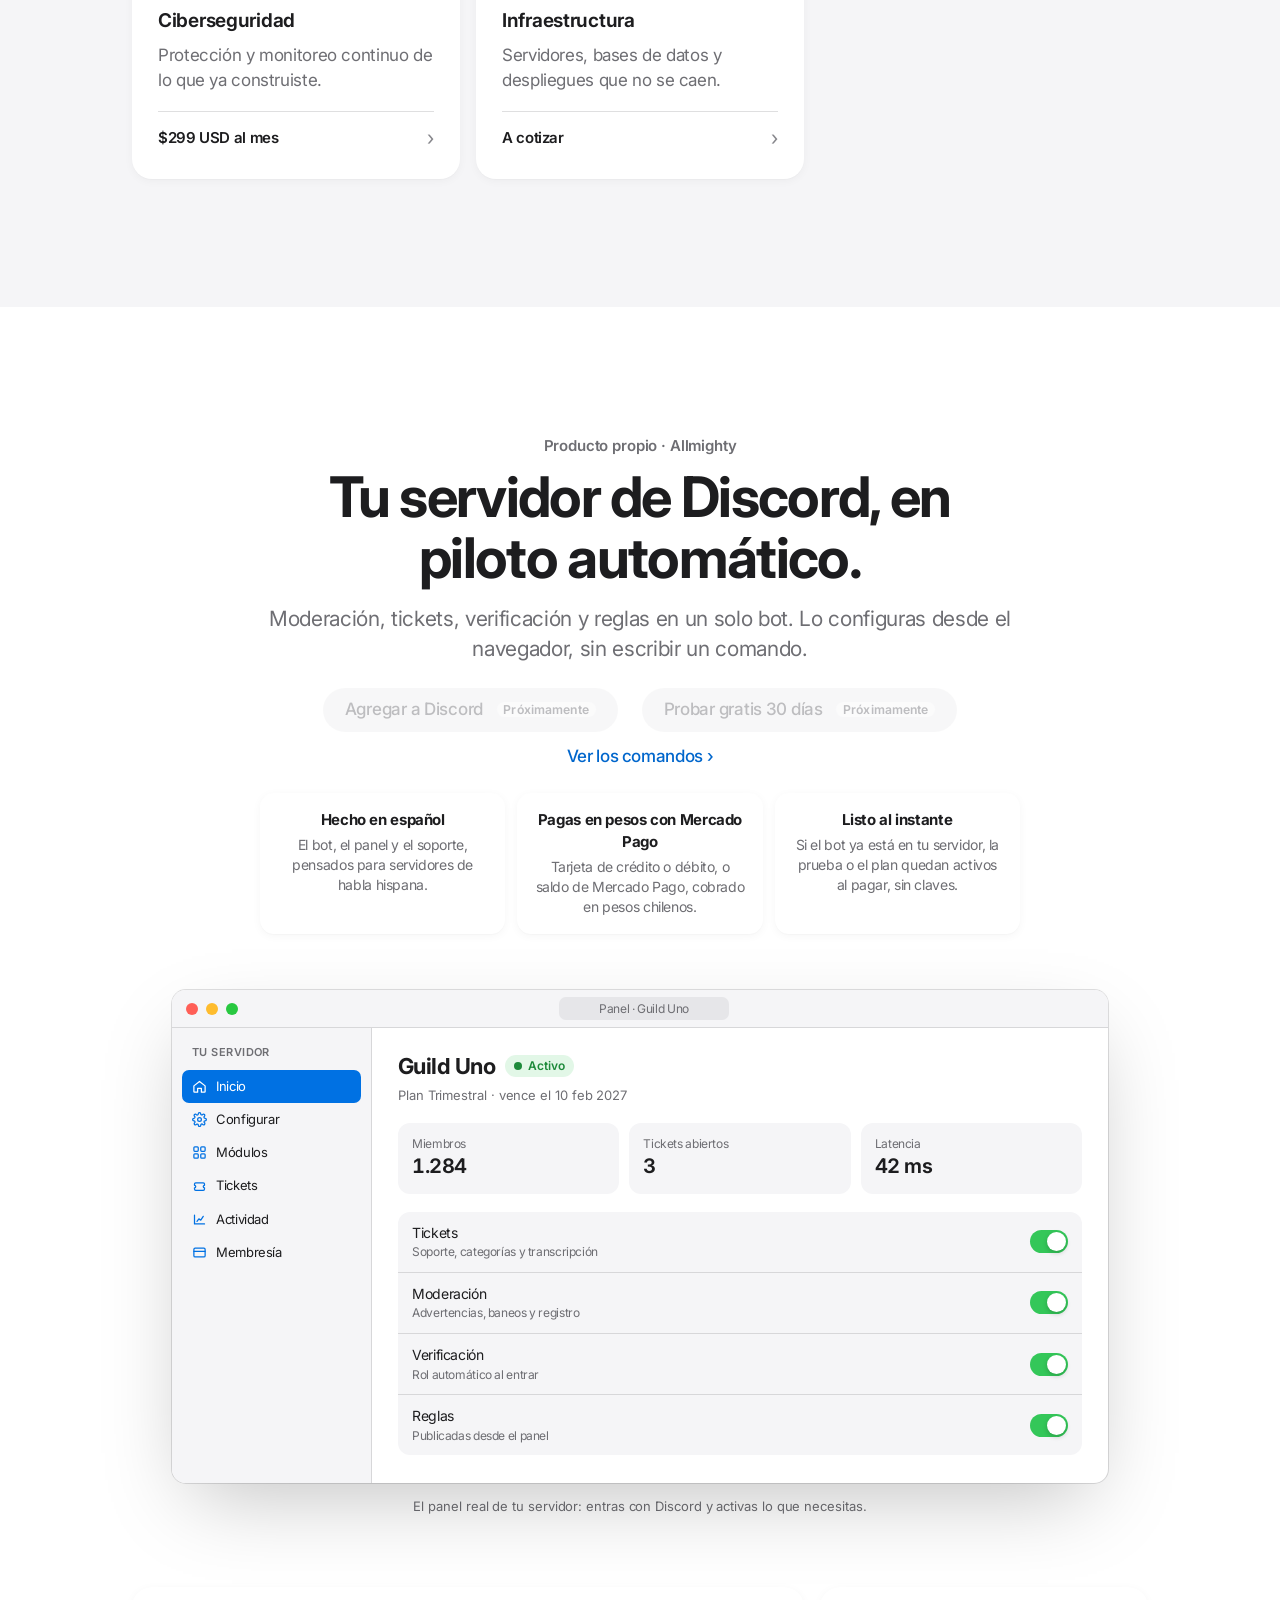
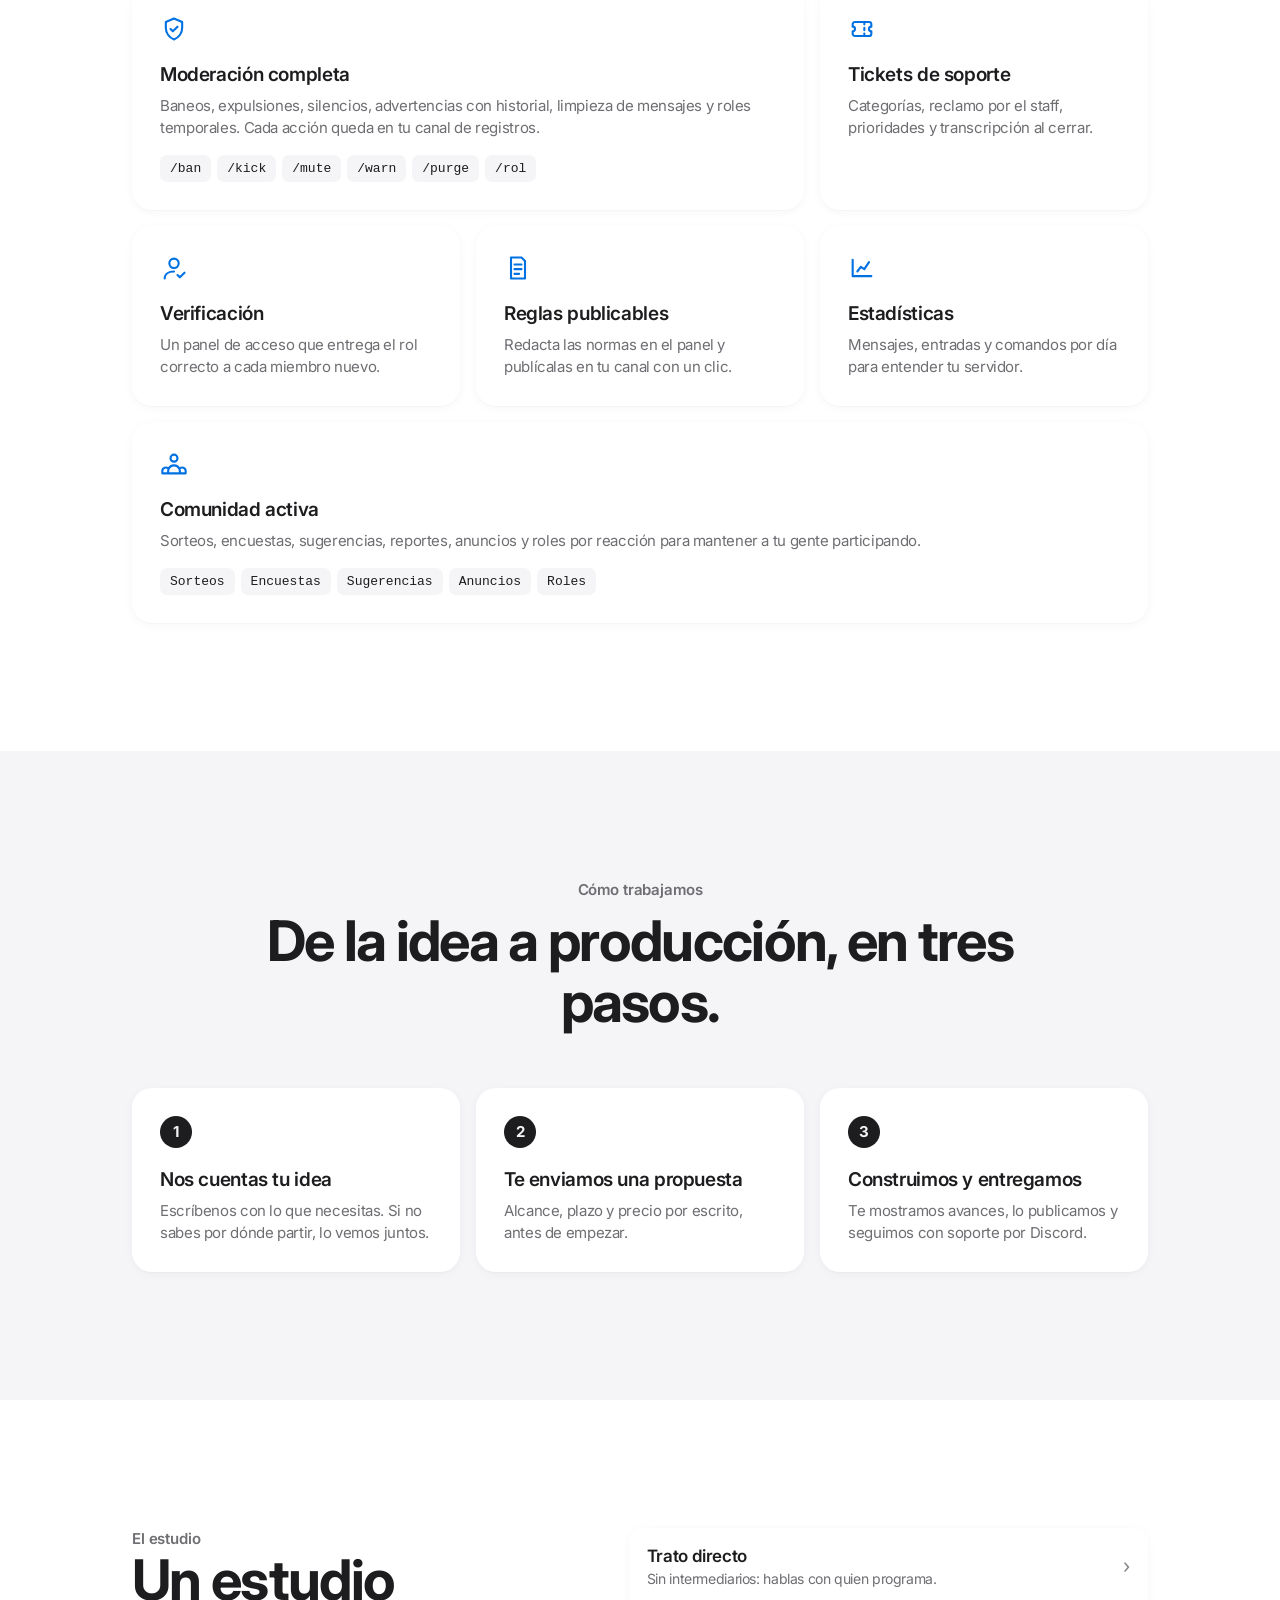
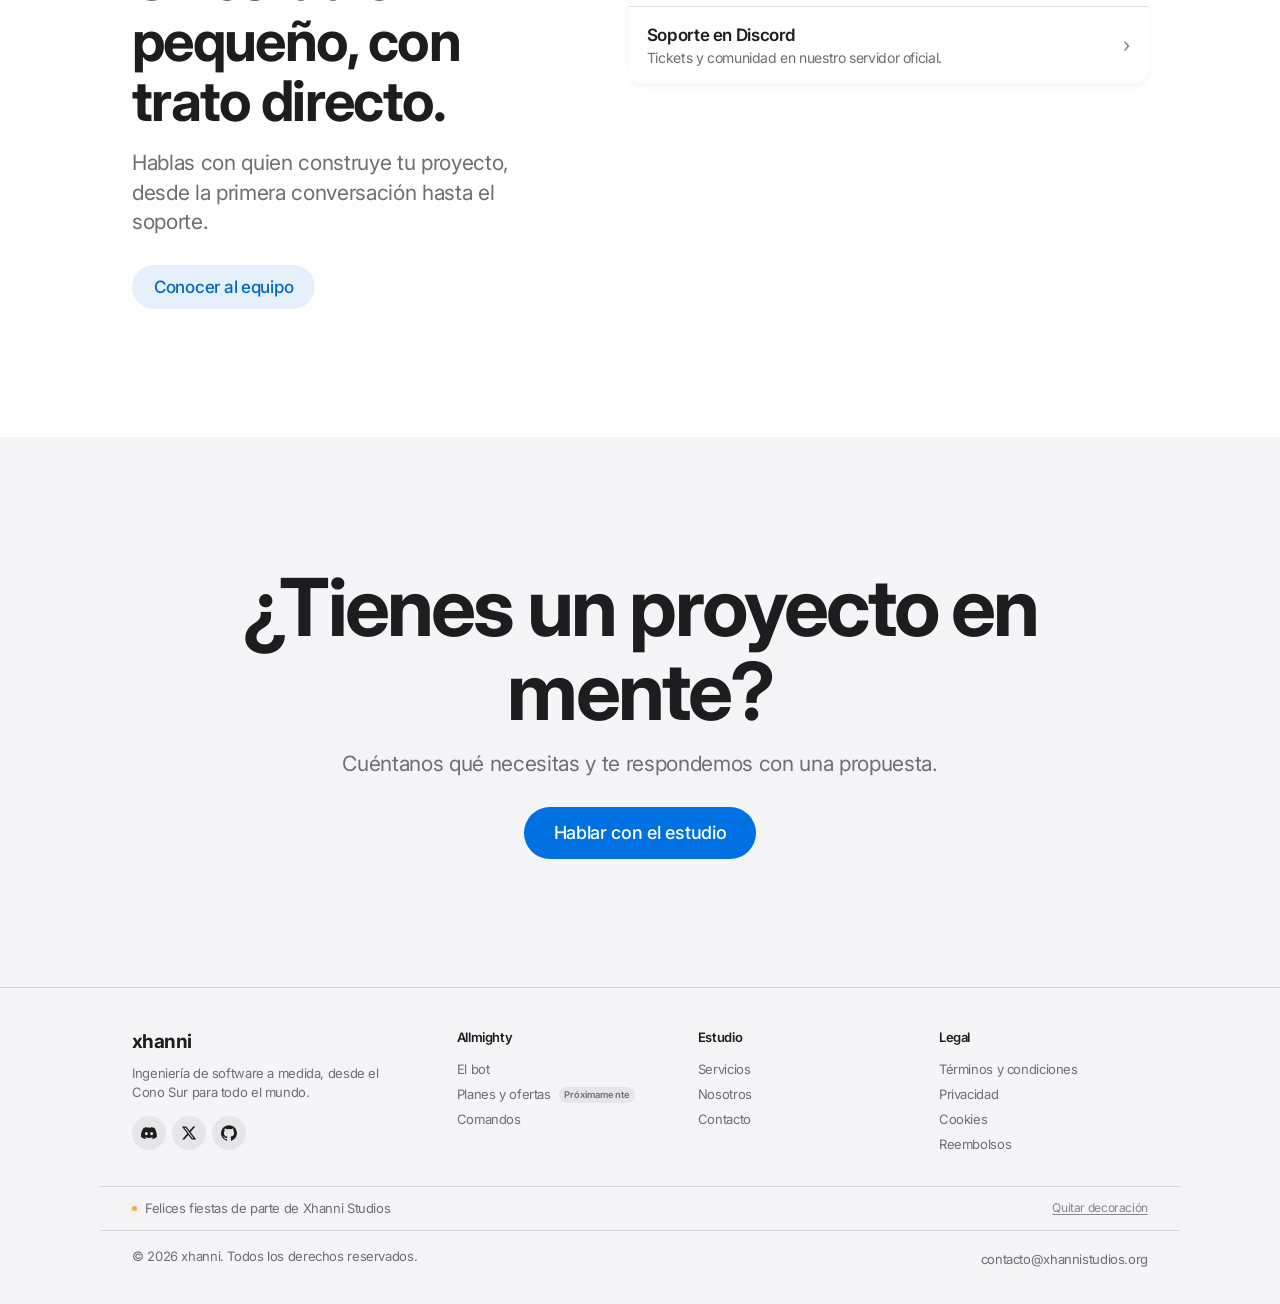
==== commit fc38c191: "feat(web): ajuste visual Navidad (gorro SVG, píldora hero, luces/nieve y toggle)" ====
--- a/index.html
+++ b/index.html
@@ -24,9 +24,9 @@
   <link rel="preconnect" href="https://fonts.googleapis.com">
   <link rel="preconnect" href="https://fonts.gstatic.com" crossorigin>
   <link href="https://fonts.googleapis.com/css2?family=Inter:wght@400;500;600;700&display=swap" rel="stylesheet">
-  <script src="assets/js/i18n-en.js?v=41"></script>
+  <script src="assets/js/i18n-en.js?v=42"></script>
   <script src="assets/js/prefs.js?v=8"></script>
-  <link rel="stylesheet" href="assets/css/ui.css?v=26">
+  <link rel="stylesheet" href="assets/css/ui.css?v=27">
   <link rel="stylesheet" href="assets/css/site.css?v=36">
   <link rel="stylesheet" href="assets/css/static.css?v=1">
 </head>
@@ -301,7 +301,7 @@
   <script src="assets/js/apps-menu.js?v=1"></script>
   <script src="assets/js/main.js?v=32"></script>
   <script src="assets/js/motion.js?v=2"></script>
-  <script src="assets/js/navidad.js?v=3"></script>
+  <script src="assets/js/navidad.js?v=4"></script>
 </body>
 
 </html>
--- a/assets/css/ui.css
+++ b/assets/css/ui.css
@@ -1199,45 +1199,93 @@
 
 /* =========================================================================
    Temporada festiva (assets/js/navidad.js):
-   - Navidad (28 nov al 30 dic): dorado cálido y menta de la marca.
-   - Año Nuevo (31 dic al 2 ene): dorado cálido y champagne suave.
+   - Navidad (28 nov al 30 dic): dorado cálido, menta y rojo navideño suave,
+     gorro SVG sobre la "x" de xhanni, píldora en el hero y nieve ligera.
+   - Año Nuevo (31 dic al 2 ene): dorado cálido y champagne suave, destello
+     dorado sobre la "x", píldora de Año Nuevo, sin nieve.
    Sin animación con reducir movimiento; oculta en alto contraste.
    ========================================================================= */
 
 :root {
   --xmas-gold: #e8b04b;
   --xmas-mint: #8fe3c3;
+  --xmas-red: #e04f54;
+  --xmas-hat-red: #d9383a;
+  --xmas-hat-red-deep: #b52b2d;
+  --xmas-hat-white: #ffffff;
   --xmas-champagne: #fff6df;
-  --xmas-gold-glow: rgba(232, 176, 75, 0.38);
-  --xmas-mint-glow: rgba(143, 227, 195, 0.42);
-  --xmas-champagne-glow: rgba(232, 176, 75, 0.46);
-  --xmas-champagne-ring: rgba(180, 140, 60, 0.32);
-  --xmas-snow: rgba(120, 140, 165, 0.34);
+  --xmas-gold-glow: rgba(232, 176, 75, 0.55);
+  --xmas-mint-glow: rgba(143, 227, 195, 0.55);
+  --xmas-red-glow: rgba(224, 79, 84, 0.52);
+  --xmas-champagne-glow: rgba(232, 176, 75, 0.55);
+  --xmas-champagne-ring: rgba(180, 140, 60, 0.36);
+  --xmas-pill-bg: rgba(232, 176, 75, 0.11);
+  --xmas-pill-border: rgba(232, 176, 75, 0.34);
+  --xmas-toggle-bg: rgba(232, 176, 75, 0.14);
+  --xmas-snow: rgba(96, 124, 162, 0.44);
 }
 @media (prefers-color-scheme: dark) {
   :root:not([data-theme="light"]) {
-    --xmas-gold-glow: rgba(232, 176, 75, 0.52);
-    --xmas-mint-glow: rgba(143, 227, 195, 0.48);
-    --xmas-champagne-glow: rgba(255, 246, 223, 0.55);
+    --xmas-gold-glow: rgba(232, 176, 75, 0.72);
+    --xmas-mint-glow: rgba(143, 227, 195, 0.68);
+    --xmas-red-glow: rgba(224, 79, 84, 0.7);
+    --xmas-champagne-glow: rgba(255, 246, 223, 0.74);
     --xmas-champagne-ring: transparent;
-    --xmas-snow: rgba(255, 255, 255, 0.48);
+    --xmas-pill-bg: rgba(232, 176, 75, 0.12);
+    --xmas-pill-border: rgba(232, 176, 75, 0.32);
+    --xmas-toggle-bg: rgba(232, 176, 75, 0.16);
+    --xmas-snow: rgba(255, 255, 255, 0.62);
   }
 }
 :root[data-theme="dark"] {
-  --xmas-gold-glow: rgba(232, 176, 75, 0.52);
-  --xmas-mint-glow: rgba(143, 227, 195, 0.48);
-  --xmas-champagne-glow: rgba(255, 246, 223, 0.55);
+  --xmas-gold-glow: rgba(232, 176, 75, 0.72);
+  --xmas-mint-glow: rgba(143, 227, 195, 0.68);
+  --xmas-red-glow: rgba(224, 79, 84, 0.7);
+  --xmas-champagne-glow: rgba(255, 246, 223, 0.74);
   --xmas-champagne-ring: transparent;
-  --xmas-snow: rgba(255, 255, 255, 0.48);
-}
-
-/* Guirnalda discreta en el borde superior del navbar */
+  --xmas-pill-bg: rgba(232, 176, 75, 0.12);
+  --xmas-pill-border: rgba(232, 176, 75, 0.32);
+  --xmas-toggle-bg: rgba(232, 176, 75, 0.16);
+  --xmas-snow: rgba(255, 255, 255, 0.62);
+}
+
+/* Gorro navideño SVG (o destello dorado en Año Nuevo) sobre la "x" de xhanni */
+.wordmark.xh-xmas-wordmark { position: relative; }
+.xh-xmas-hat {
+  position: absolute;
+  top: -7px;
+  left: -6px;
+  width: 17px;
+  height: 15px;
+  pointer-events: none;
+  transform: rotate(-14deg);
+  transform-origin: center bottom;
+  filter: drop-shadow(0 1px 2px rgba(0, 0, 0, 0.28));
+}
+.xh-xmas-hat svg { display: block; width: 100%; height: 100%; overflow: visible; }
+.xh-xmas-hat.is-sparkle {
+  top: -6px;
+  left: -7px;
+  width: 14px;
+  height: 14px;
+  transform: none;
+  filter: drop-shadow(0 0 4px var(--xmas-gold-glow));
+}
+
+/* Botón interruptor de modo festivo en la barra (.xh-prefs) */
+.xh-pref.xh-xmas-toggle { color: var(--label-3); transition: color 0.18s var(--ease), background-color 0.18s var(--ease), opacity 0.18s var(--ease); }
+.xh-pref.xh-xmas-toggle[aria-pressed="true"] { color: var(--xmas-gold); background: var(--xmas-toggle-bg); }
+.xh-pref.xh-xmas-toggle[aria-pressed="false"] { opacity: 0.65; }
+.xh-pref.xh-xmas-toggle:hover { opacity: 1; background: var(--fill); }
+.xh-pref.xh-xmas-toggle svg { width: 15px; height: 15px; display: block; }
+
+/* Guirnalda elegante en el borde superior del navbar */
 .xh-xmas-garland {
   position: absolute;
   top: 0;
   left: 28px;
   right: 28px;
-  height: 6px;
+  height: 7px;
   display: flex;
   align-items: center;
   justify-content: space-between;
@@ -1245,22 +1293,26 @@
   z-index: 2;
 }
 .xh-xmas-dot {
-  width: 3.5px;
-  height: 3.5px;
+  width: 4.5px;
+  height: 4.5px;
   border-radius: 50%;
   background: var(--xmas-gold);
-  box-shadow: 0 0 6px var(--xmas-gold-glow);
-  opacity: 0.85;
+  box-shadow: 0 0 8px var(--xmas-gold-glow), 0 0 3px var(--xmas-gold-glow);
+  opacity: 0.9;
   will-change: opacity;
   animation: xh-xmas-twinkle 3.6s ease-in-out infinite;
 }
 .xh-xmas-dot.is-mint {
   background: var(--xmas-mint);
-  box-shadow: 0 0 6px var(--xmas-mint-glow);
-}
-.xh-xmas-garland.is-newyear .xh-xmas-dot.is-mint {
+  box-shadow: 0 0 8px var(--xmas-mint-glow), 0 0 3px var(--xmas-mint-glow);
+}
+.xh-xmas-dot.is-red {
+  background: var(--xmas-red);
+  box-shadow: 0 0 8px var(--xmas-red-glow), 0 0 3px var(--xmas-red-glow);
+}
+.xh-xmas-garland.is-newyear .xh-xmas-dot.is-champagne {
   background: var(--xmas-champagne);
-  box-shadow: 0 0 0 0.5px var(--xmas-champagne-ring), 0 0 6px var(--xmas-champagne-glow);
+  box-shadow: 0 0 0 0.5px var(--xmas-champagne-ring), 0 0 8px var(--xmas-champagne-glow), 0 0 3px var(--xmas-champagne-glow);
 }
 .xh-xmas-dot:nth-child(6n+1) { animation-duration: 3.2s; animation-delay: -0.4s; }
 .xh-xmas-dot:nth-child(6n+2) { animation-duration: 3.8s; animation-delay: -1.7s; }
@@ -1270,13 +1322,37 @@
 .xh-xmas-dot:nth-child(6n+6) { animation-duration: 3.9s; animation-delay: -3.1s; }
 
 @keyframes xh-xmas-twinkle {
-  0%, 100% { opacity: 0.35; }
+  0%, 100% { opacity: 0.42; }
   50% { opacity: 1; }
 }
 @media (max-width: 640px) {
   .xh-xmas-garland { left: 22px; right: 22px; }
   .xh-xmas-dot:nth-child(n+13) { display: none; }
 }
+
+/* Píldora festiva visible en el hero */
+.xh-xmas-pill {
+  display: inline-flex;
+  align-items: center;
+  gap: 8px;
+  padding: 6px 14px;
+  margin: 0 auto 18px;
+  border-radius: var(--pill);
+  border: 1px solid var(--xmas-pill-border);
+  background: var(--xmas-pill-bg);
+  color: var(--label);
+  font-size: 0.8125rem;
+  font-weight: 500;
+  line-height: 1.2;
+  letter-spacing: -0.005em;
+}
+.xh-xmas-pill-icon {
+  width: 14px;
+  height: 14px;
+  flex: none;
+  color: var(--xmas-gold);
+}
+.xh-xmas-pill-icon svg { display: block; width: 100%; height: 100%; }
 
 /* Nieve ligera solo en el hero (detrás del texto) */
 .xh-xmas-hero-host { position: relative; }
@@ -1338,11 +1414,11 @@
 
 /* Reducir movimiento: luces fijas, sin nieve */
 @media (prefers-reduced-motion: reduce) {
-  .xh-xmas-dot { animation: none !important; opacity: 0.85; }
+  .xh-xmas-dot { animation: none !important; opacity: 0.9; }
   .xh-xmas-snow { display: none !important; }
 }
 
 /* Alto contraste: sin decoración */
 @media (prefers-contrast: more), (forced-colors: active) {
-  .xh-xmas-garland, .xh-xmas-snow, .xh-xmas-footer { display: none !important; }
-}
+  .xh-xmas-garland, .xh-xmas-snow, .xh-xmas-footer, .xh-xmas-hat, .xh-xmas-pill, .xh-xmas-toggle { display: none !important; }
+}
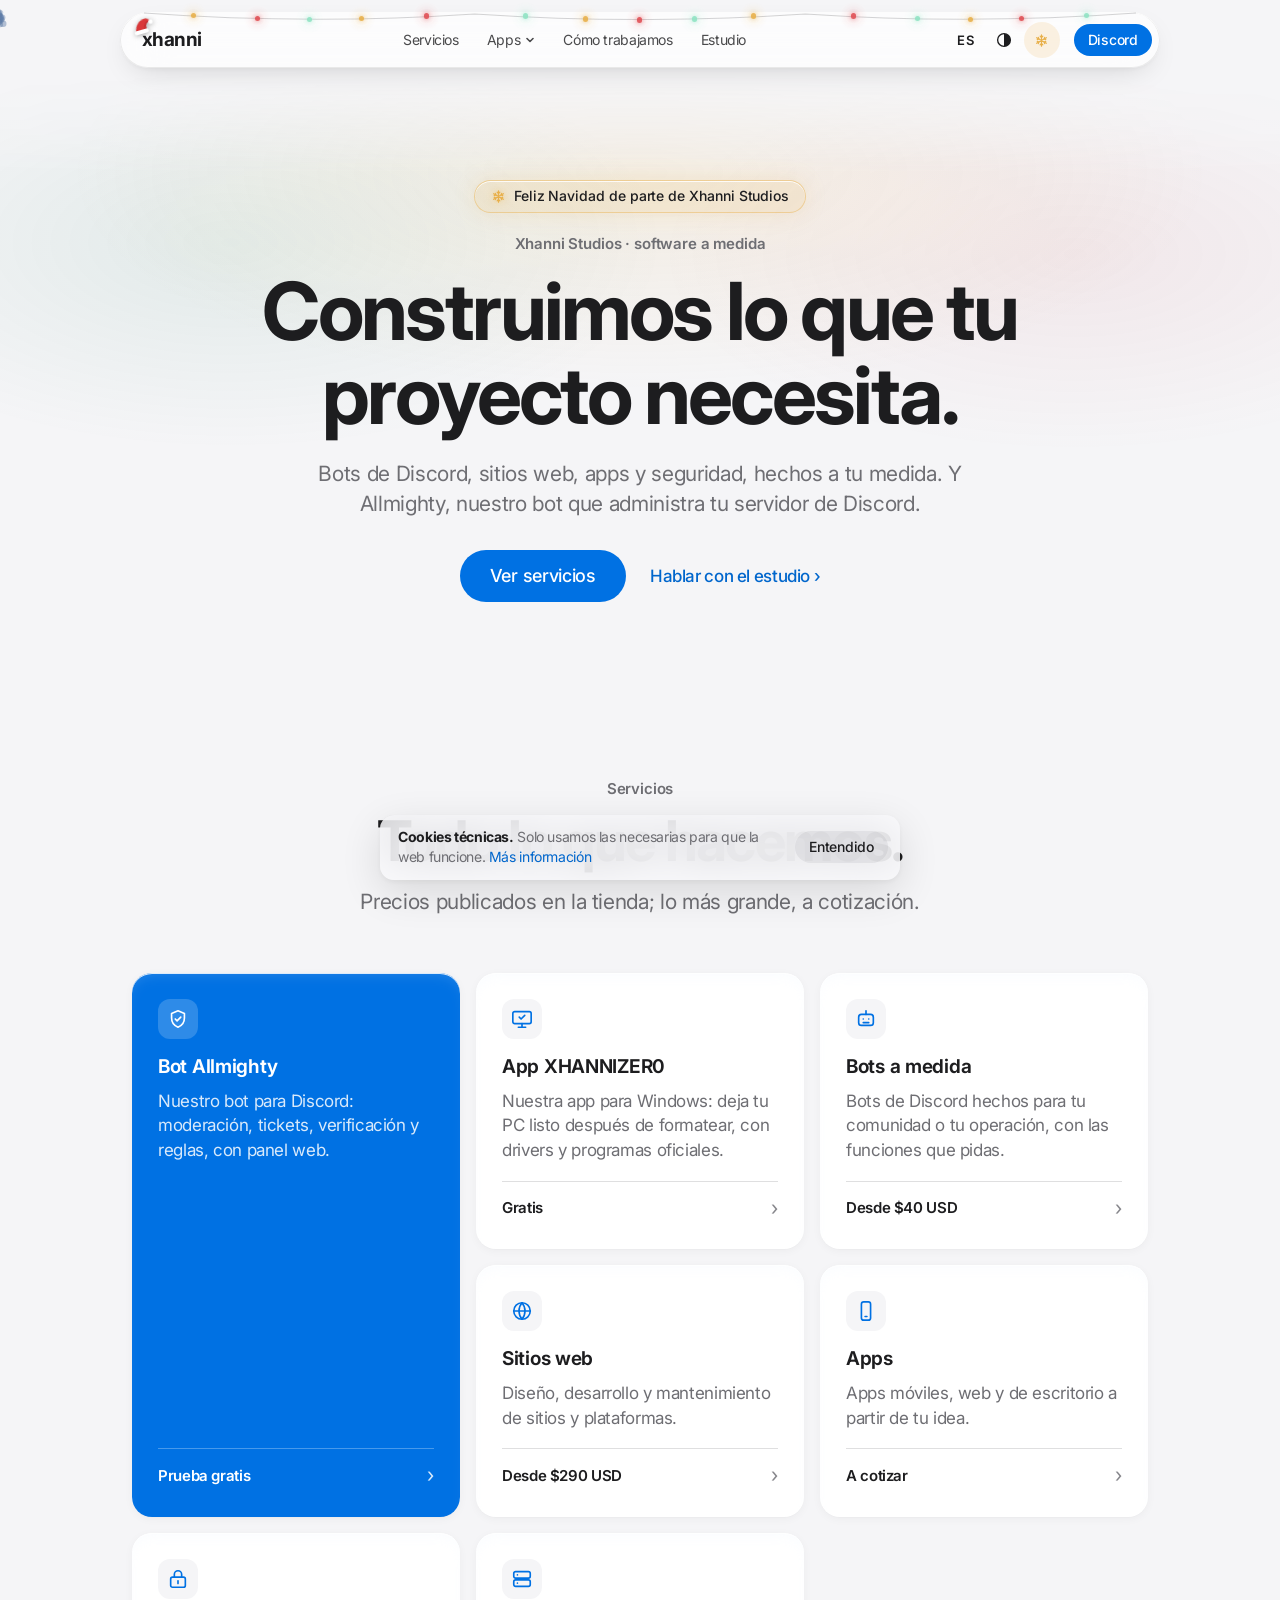
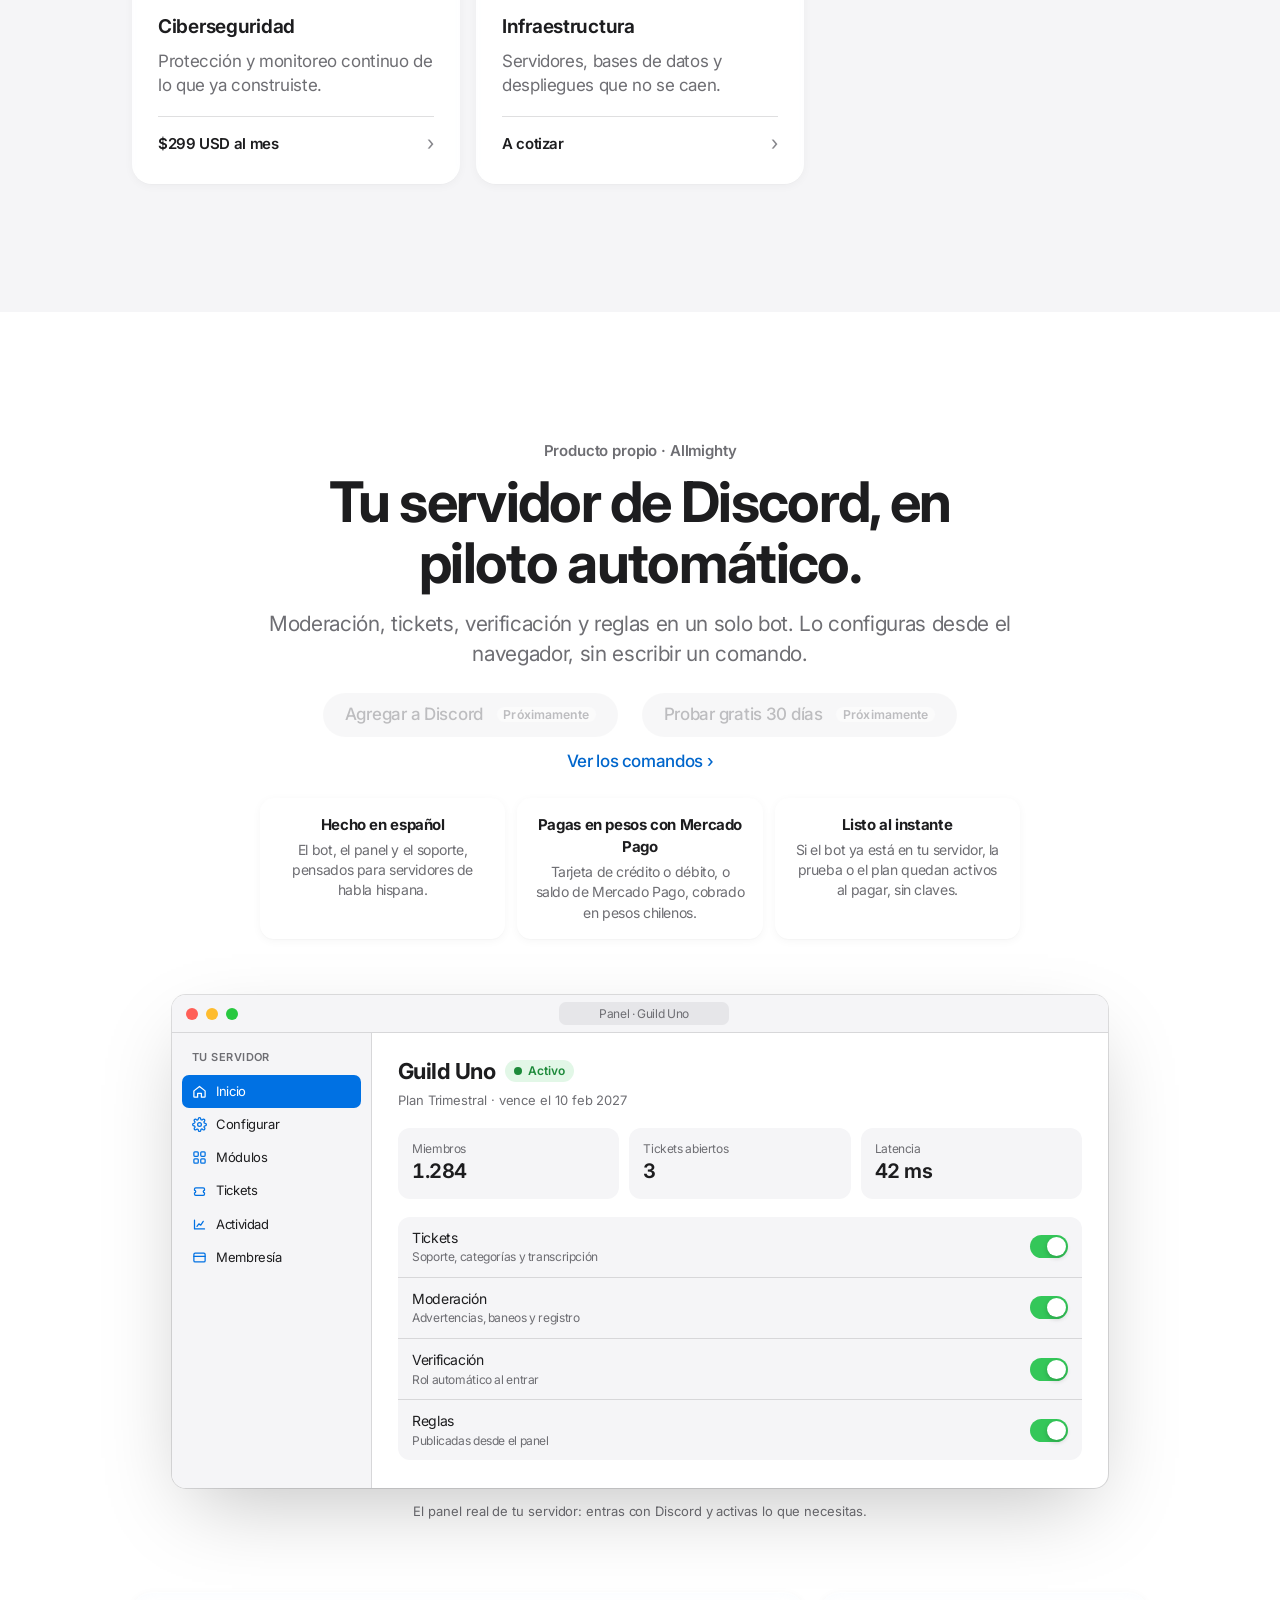
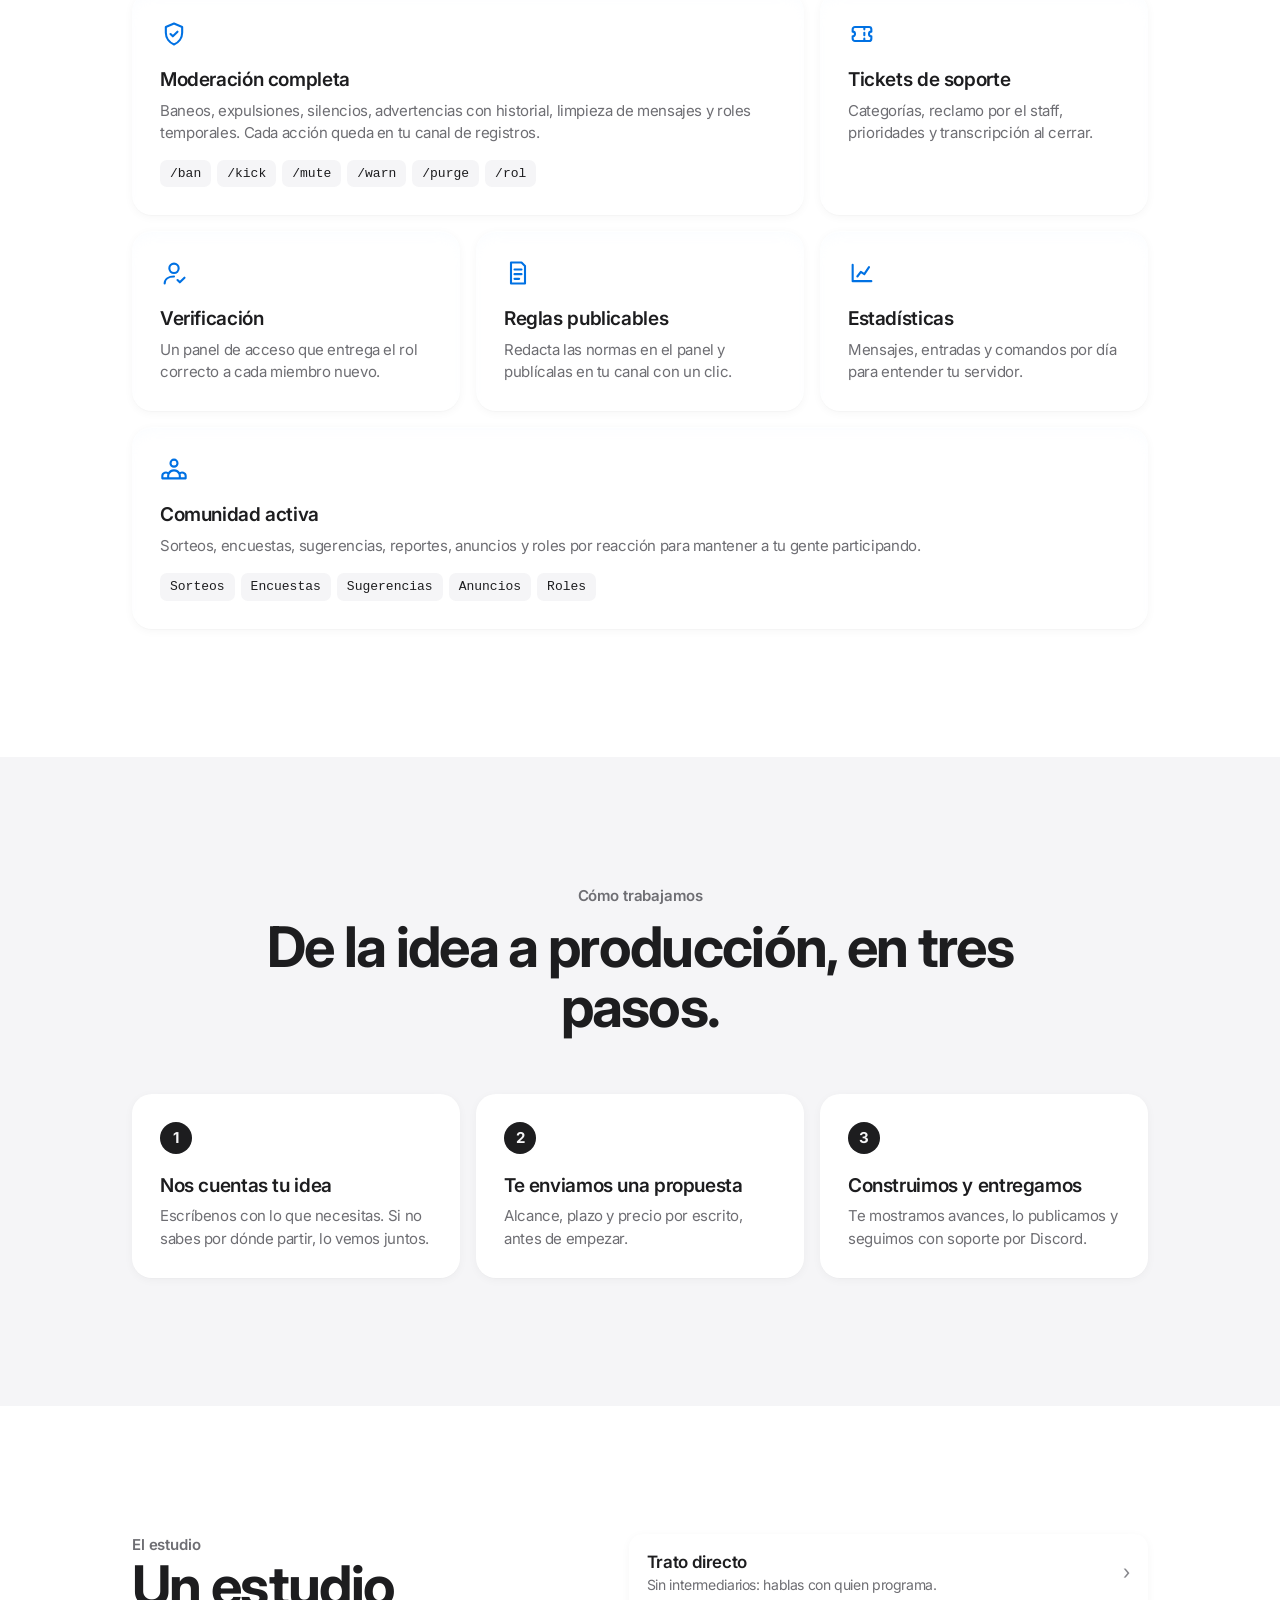
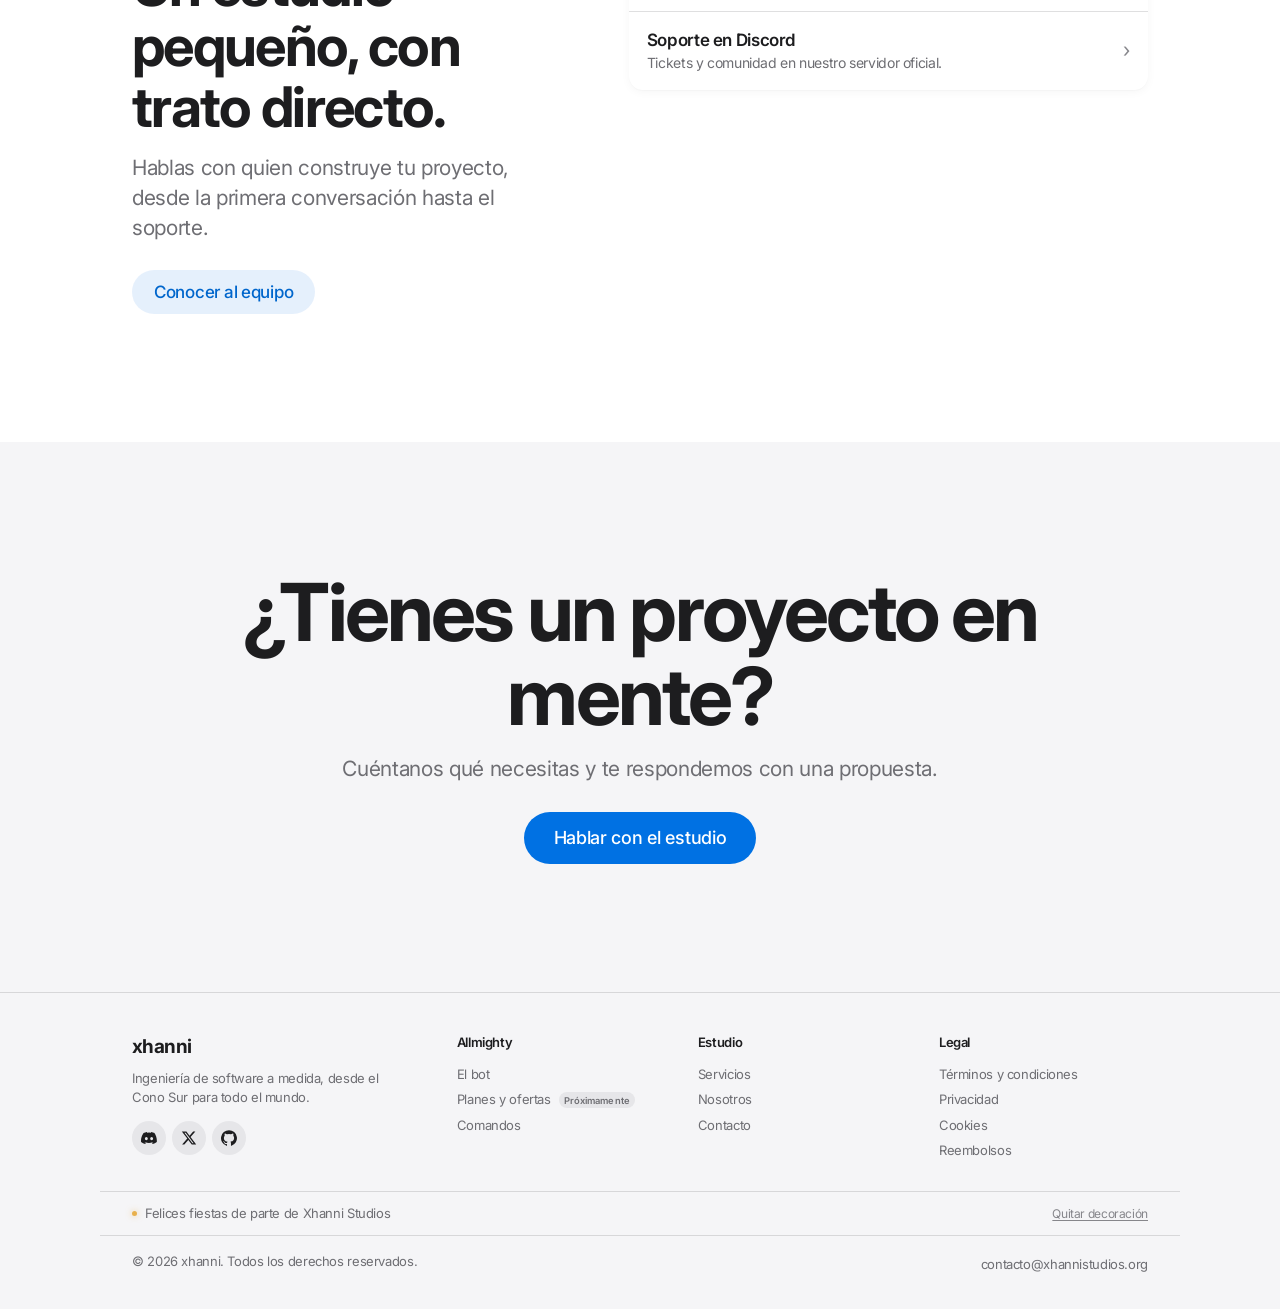
==== commit bb1855f8: "feat(web): ajuste visual Navidad v3 (aurora, nieve fija, guirnalda curva y escarcha)" ====
--- a/index.html
+++ b/index.html
@@ -26,7 +26,7 @@
   <link href="https://fonts.googleapis.com/css2?family=Inter:wght@400;500;600;700&display=swap" rel="stylesheet">
   <script src="assets/js/i18n-en.js?v=42"></script>
   <script src="assets/js/prefs.js?v=8"></script>
-  <link rel="stylesheet" href="assets/css/ui.css?v=27">
+  <link rel="stylesheet" href="assets/css/ui.css?v=28">
   <link rel="stylesheet" href="assets/css/site.css?v=36">
   <link rel="stylesheet" href="assets/css/static.css?v=1">
 </head>
@@ -301,7 +301,7 @@
   <script src="assets/js/apps-menu.js?v=1"></script>
   <script src="assets/js/main.js?v=32"></script>
   <script src="assets/js/motion.js?v=2"></script>
-  <script src="assets/js/navidad.js?v=4"></script>
+  <script src="assets/js/navidad.js?v=5"></script>
 </body>
 
 </html>
--- a/assets/css/ui.css
+++ b/assets/css/ui.css
@@ -1198,12 +1198,14 @@
 @media (prefers-reduced-motion: reduce) { .apps-caret { transition: none; } }
 
 /* =========================================================================
-   Temporada festiva (assets/js/navidad.js):
-   - Navidad (28 nov al 30 dic): dorado cálido, menta y rojo navideño suave,
-     gorro SVG sobre la "x" de xhanni, píldora en el hero y nieve ligera.
-   - Año Nuevo (31 dic al 2 ene): dorado cálido y champagne suave, destello
-     dorado sobre la "x", píldora de Año Nuevo, sin nieve.
-   Sin animación con reducir movimiento; oculta en alto contraste.
+   Temporada festiva v3 (assets/js/navidad.js):
+   - Navidad (28 nov al 30 dic): aurora sutil en el hero, nieve en toda la
+     pantalla visible, guirnalda con hilo curvo SVG y luces bokeh (dorado,
+     rojo cálido, menta), escarcha sutil en navbar/tarjetas, gorro SVG sobre
+     la "x" de xhanni y píldora luminosa en el hero.
+   - Año Nuevo (31 dic al 2 ene): aurora y guirnalda dorado/champagne,
+     destello dorado sobre la "x", píldora de Año Nuevo, sin nieve.
+   Todo se apaga en 1 clic con el toggle; respeta reducir movimiento y alto contraste.
    ========================================================================= */
 
 :root {
@@ -1211,65 +1213,155 @@
   --xmas-mint: #8fe3c3;
   --xmas-red: #e04f54;
   --xmas-hat-red: #d9383a;
-  --xmas-hat-red-deep: #b52b2d;
+  --xmas-hat-red-deep: #ae2427;
   --xmas-hat-white: #ffffff;
   --xmas-champagne: #fff6df;
-  --xmas-gold-glow: rgba(232, 176, 75, 0.55);
-  --xmas-mint-glow: rgba(143, 227, 195, 0.55);
-  --xmas-red-glow: rgba(224, 79, 84, 0.52);
-  --xmas-champagne-glow: rgba(232, 176, 75, 0.55);
-  --xmas-champagne-ring: rgba(180, 140, 60, 0.36);
-  --xmas-pill-bg: rgba(232, 176, 75, 0.11);
-  --xmas-pill-border: rgba(232, 176, 75, 0.34);
-  --xmas-toggle-bg: rgba(232, 176, 75, 0.14);
-  --xmas-snow: rgba(96, 124, 162, 0.44);
+  --xmas-wire: rgba(60, 60, 67, 0.22);
+  --xmas-gold-glow: rgba(232, 176, 75, 0.62);
+  --xmas-mint-glow: rgba(143, 227, 195, 0.62);
+  --xmas-red-glow: rgba(224, 79, 84, 0.6);
+  --xmas-champagne-glow: rgba(232, 176, 75, 0.62);
+  --xmas-champagne-ring: rgba(180, 140, 60, 0.38);
+  --xmas-pill-bg: rgba(232, 176, 75, 0.13);
+  --xmas-pill-border: rgba(232, 176, 75, 0.44);
+  --xmas-pill-glow: rgba(232, 176, 75, 0.18);
+  --xmas-toggle-bg: rgba(232, 176, 75, 0.16);
+  --xmas-frost-edge: rgba(255, 255, 255, 0.85);
+  --xmas-frost-sheen: rgba(220, 236, 255, 0.32);
+  --xmas-card-hover-ring: rgba(232, 176, 75, 0.42);
+  --xmas-card-hover-glow: rgba(232, 176, 75, 0.14);
+  --xmas-aurora-gold: rgba(232, 176, 75, 0.12);
+  --xmas-aurora-pine: rgba(34, 128, 94, 0.09);
+  --xmas-aurora-wine: rgba(196, 52, 66, 0.07);
+  --xmas-aurora-champagne: rgba(255, 240, 200, 0.22);
+  --xmas-snow: rgba(96, 126, 168, 0.5);
 }
 @media (prefers-color-scheme: dark) {
   :root:not([data-theme="light"]) {
-    --xmas-gold-glow: rgba(232, 176, 75, 0.72);
-    --xmas-mint-glow: rgba(143, 227, 195, 0.68);
-    --xmas-red-glow: rgba(224, 79, 84, 0.7);
-    --xmas-champagne-glow: rgba(255, 246, 223, 0.74);
+    --xmas-wire: rgba(255, 255, 255, 0.22);
+    --xmas-gold-glow: rgba(232, 176, 75, 0.82);
+    --xmas-mint-glow: rgba(143, 227, 195, 0.78);
+    --xmas-red-glow: rgba(224, 79, 84, 0.8);
+    --xmas-champagne-glow: rgba(255, 246, 223, 0.84);
     --xmas-champagne-ring: transparent;
-    --xmas-pill-bg: rgba(232, 176, 75, 0.12);
-    --xmas-pill-border: rgba(232, 176, 75, 0.32);
-    --xmas-toggle-bg: rgba(232, 176, 75, 0.16);
-    --xmas-snow: rgba(255, 255, 255, 0.62);
+    --xmas-pill-bg: rgba(232, 176, 75, 0.14);
+    --xmas-pill-border: rgba(232, 176, 75, 0.42);
+    --xmas-pill-glow: rgba(232, 176, 75, 0.22);
+    --xmas-toggle-bg: rgba(232, 176, 75, 0.18);
+    --xmas-frost-edge: rgba(226, 240, 255, 0.26);
+    --xmas-frost-sheen: rgba(210, 232, 255, 0.08);
+    --xmas-card-hover-ring: rgba(232, 176, 75, 0.45);
+    --xmas-card-hover-glow: rgba(232, 176, 75, 0.16);
+    --xmas-aurora-gold: rgba(232, 176, 75, 0.15);
+    --xmas-aurora-pine: rgba(22, 108, 78, 0.24);
+    --xmas-aurora-wine: rgba(164, 34, 52, 0.15);
+    --xmas-aurora-champagne: rgba(255, 246, 223, 0.13);
+    --xmas-snow: rgba(255, 255, 255, 0.72);
   }
 }
 :root[data-theme="dark"] {
-  --xmas-gold-glow: rgba(232, 176, 75, 0.72);
-  --xmas-mint-glow: rgba(143, 227, 195, 0.68);
-  --xmas-red-glow: rgba(224, 79, 84, 0.7);
-  --xmas-champagne-glow: rgba(255, 246, 223, 0.74);
+  --xmas-wire: rgba(255, 255, 255, 0.22);
+  --xmas-gold-glow: rgba(232, 176, 75, 0.82);
+  --xmas-mint-glow: rgba(143, 227, 195, 0.78);
+  --xmas-red-glow: rgba(224, 79, 84, 0.8);
+  --xmas-champagne-glow: rgba(255, 246, 223, 0.84);
   --xmas-champagne-ring: transparent;
-  --xmas-pill-bg: rgba(232, 176, 75, 0.12);
-  --xmas-pill-border: rgba(232, 176, 75, 0.32);
-  --xmas-toggle-bg: rgba(232, 176, 75, 0.16);
-  --xmas-snow: rgba(255, 255, 255, 0.62);
+  --xmas-pill-bg: rgba(232, 176, 75, 0.14);
+  --xmas-pill-border: rgba(232, 176, 75, 0.42);
+  --xmas-pill-glow: rgba(232, 176, 75, 0.22);
+  --xmas-toggle-bg: rgba(232, 176, 75, 0.18);
+  --xmas-frost-edge: rgba(226, 240, 255, 0.26);
+  --xmas-frost-sheen: rgba(210, 232, 255, 0.08);
+  --xmas-card-hover-ring: rgba(232, 176, 75, 0.45);
+  --xmas-card-hover-glow: rgba(232, 176, 75, 0.16);
+  --xmas-aurora-gold: rgba(232, 176, 75, 0.15);
+  --xmas-aurora-pine: rgba(22, 108, 78, 0.24);
+  --xmas-aurora-wine: rgba(164, 34, 52, 0.15);
+  --xmas-aurora-champagne: rgba(255, 246, 223, 0.13);
+  --xmas-snow: rgba(255, 255, 255, 0.72);
+}
+
+/* Capas para que la nieve fija (z-index: 0) siempre quede detrás del contenido */
+html.xh-xmas-on main,
+html.xh-xmas-on footer.footer { position: relative; z-index: 1; }
+
+/* Atmósfera aurora sutil en el fondo del hero */
+html.xh-xmas-on .hero.hero-studio,
+html.xh-xmas-on .hero.xz-hero {
+  position: relative;
+  isolation: isolate;
+}
+html.xh-xmas-on .hero.hero-studio::before,
+html.xh-xmas-on .hero.xz-hero::before {
+  content: "";
+  position: absolute;
+  inset: 0;
+  pointer-events: none;
+  z-index: 0;
+  -webkit-mask-image: linear-gradient(to bottom, transparent 0%, #000 18%, #000 78%, transparent 100%);
+  mask-image: linear-gradient(to bottom, transparent 0%, #000 18%, #000 78%, transparent 100%);
+  background:
+    radial-gradient(62% 52% at 50% 18%, var(--xmas-aurora-gold), transparent 72%),
+    radial-gradient(46% 48% at 18% 30%, var(--xmas-aurora-pine), transparent 74%),
+    radial-gradient(44% 46% at 84% 32%, var(--xmas-aurora-wine), transparent 74%);
+}
+html.xh-xmas-on.xh-xmas-newyear .hero.hero-studio::before,
+html.xh-xmas-on.xh-xmas-newyear .hero.xz-hero::before {
+  background:
+    radial-gradient(64% 52% at 50% 18%, var(--xmas-aurora-gold), transparent 72%),
+    radial-gradient(46% 48% at 22% 30%, var(--xmas-aurora-champagne), transparent 74%),
+    radial-gradient(46% 48% at 78% 30%, var(--xmas-aurora-gold), transparent 74%);
+}
+html.xh-xmas-on .hero.hero-studio > *,
+html.xh-xmas-on .hero.xz-hero > * { position: relative; z-index: 1; }
+
+/* Escarcha / brillo nevado sutil en el navbar y tarjetas principales */
+html.xh-xmas-on .navbar.island {
+  box-shadow:
+    inset 0 1px 0 var(--xmas-frost-edge),
+    inset 0 0 0 1px var(--island-line),
+    var(--island-shadow);
+}
+html.xh-xmas-on .svc-card,
+html.xh-xmas-on .product,
+html.xh-xmas-on .feature {
+  box-shadow:
+    inset 0 1px 0 var(--xmas-frost-edge),
+    inset 0 8px 18px -12px var(--xmas-frost-sheen),
+    var(--shadow-card);
+  transition: box-shadow 0.25s var(--ease), transform 0.25s var(--ease), border-color 0.25s var(--ease);
+}
+html.xh-xmas-on .svc-card:hover,
+html.xh-xmas-on .product:hover,
+html.xh-xmas-on .feature:hover {
+  box-shadow:
+    inset 0 1px 0 var(--xmas-frost-edge),
+    0 0 0 1px var(--xmas-card-hover-ring),
+    0 12px 30px -12px var(--xmas-card-hover-glow),
+    var(--shadow-card);
 }
 
 /* Gorro navideño SVG (o destello dorado en Año Nuevo) sobre la "x" de xhanni */
 .wordmark.xh-xmas-wordmark { position: relative; }
 .xh-xmas-hat {
   position: absolute;
-  top: -7px;
-  left: -6px;
-  width: 17px;
-  height: 15px;
+  top: -10px;
+  left: -8px;
+  width: 23px;
+  height: 20px;
   pointer-events: none;
-  transform: rotate(-14deg);
+  transform: rotate(-16deg);
   transform-origin: center bottom;
-  filter: drop-shadow(0 1px 2px rgba(0, 0, 0, 0.28));
+  filter: drop-shadow(0 1.5px 2.5px rgba(0, 0, 0, 0.34));
 }
 .xh-xmas-hat svg { display: block; width: 100%; height: 100%; overflow: visible; }
 .xh-xmas-hat.is-sparkle {
-  top: -6px;
-  left: -7px;
-  width: 14px;
-  height: 14px;
+  top: -8px;
+  left: -9px;
+  width: 17px;
+  height: 17px;
   transform: none;
-  filter: drop-shadow(0 0 4px var(--xmas-gold-glow));
+  filter: drop-shadow(0 0 5px var(--xmas-gold-glow));
 }
 
 /* Botón interruptor de modo festivo en la barra (.xh-prefs) */
@@ -1279,89 +1371,102 @@
 .xh-pref.xh-xmas-toggle:hover { opacity: 1; background: var(--fill); }
 .xh-pref.xh-xmas-toggle svg { width: 15px; height: 15px; display: block; }
 
-/* Guirnalda elegante en el borde superior del navbar */
+/* Guirnalda con hilo curvo SVG y luces cálidas tipo bokeh en el navbar */
 .xh-xmas-garland {
   position: absolute;
   top: 0;
-  left: 28px;
-  right: 28px;
-  height: 7px;
-  display: flex;
-  align-items: center;
-  justify-content: space-between;
+  left: 24px;
+  right: 24px;
+  height: 15px;
   pointer-events: none;
   z-index: 2;
 }
+.xh-xmas-wire {
+  position: absolute;
+  inset: 0;
+  width: 100%;
+  height: 100%;
+  overflow: visible;
+}
+.xh-xmas-wire path {
+  fill: none;
+  stroke: var(--xmas-wire);
+  stroke-width: 1.1;
+  vector-effect: non-scaling-stroke;
+}
 .xh-xmas-dot {
-  width: 4.5px;
-  height: 4.5px;
+  position: absolute;
+  width: 5.5px;
+  height: 5.5px;
+  margin-left: -2.75px;
+  margin-top: -2.75px;
   border-radius: 50%;
   background: var(--xmas-gold);
-  box-shadow: 0 0 8px var(--xmas-gold-glow), 0 0 3px var(--xmas-gold-glow);
-  opacity: 0.9;
+  box-shadow: 0 0 11px 1px var(--xmas-gold-glow), 0 0 4px var(--xmas-gold-glow);
+  opacity: 0.92;
   will-change: opacity;
   animation: xh-xmas-twinkle 3.6s ease-in-out infinite;
 }
 .xh-xmas-dot.is-mint {
   background: var(--xmas-mint);
-  box-shadow: 0 0 8px var(--xmas-mint-glow), 0 0 3px var(--xmas-mint-glow);
+  box-shadow: 0 0 11px 1px var(--xmas-mint-glow), 0 0 4px var(--xmas-mint-glow);
 }
 .xh-xmas-dot.is-red {
   background: var(--xmas-red);
-  box-shadow: 0 0 8px var(--xmas-red-glow), 0 0 3px var(--xmas-red-glow);
+  box-shadow: 0 0 11px 1px var(--xmas-red-glow), 0 0 4px var(--xmas-red-glow);
 }
 .xh-xmas-garland.is-newyear .xh-xmas-dot.is-champagne {
   background: var(--xmas-champagne);
-  box-shadow: 0 0 0 0.5px var(--xmas-champagne-ring), 0 0 8px var(--xmas-champagne-glow), 0 0 3px var(--xmas-champagne-glow);
-}
-.xh-xmas-dot:nth-child(6n+1) { animation-duration: 3.2s; animation-delay: -0.4s; }
+  box-shadow: 0 0 0 0.5px var(--xmas-champagne-ring), 0 0 11px 1px var(--xmas-champagne-glow), 0 0 4px var(--xmas-champagne-glow);
+}
+.xh-xmas-dot:nth-child(6n+1) { animation-duration: 3.1s; animation-delay: -0.4s; }
 .xh-xmas-dot:nth-child(6n+2) { animation-duration: 3.8s; animation-delay: -1.7s; }
 .xh-xmas-dot:nth-child(6n+3) { animation-duration: 3.4s; animation-delay: -2.9s; }
-.xh-xmas-dot:nth-child(6n+4) { animation-duration: 4.0s; animation-delay: -0.9s; }
+.xh-xmas-dot:nth-child(6n+4) { animation-duration: 4.1s; animation-delay: -0.9s; }
 .xh-xmas-dot:nth-child(6n+5) { animation-duration: 3.5s; animation-delay: -2.2s; }
 .xh-xmas-dot:nth-child(6n+6) { animation-duration: 3.9s; animation-delay: -3.1s; }
 
 @keyframes xh-xmas-twinkle {
-  0%, 100% { opacity: 0.42; }
+  0%, 100% { opacity: 0.46; }
   50% { opacity: 1; }
 }
 @media (max-width: 640px) {
-  .xh-xmas-garland { left: 22px; right: 22px; }
-  .xh-xmas-dot:nth-child(n+13) { display: none; }
-}
-
-/* Píldora festiva visible en el hero */
+  .xh-xmas-garland { left: 18px; right: 18px; height: 12px; }
+  .xh-xmas-dot:nth-child(even) { display: none; }
+}
+
+/* Píldora festiva con presencia en el hero */
 .xh-xmas-pill {
   display: inline-flex;
   align-items: center;
   gap: 8px;
-  padding: 6px 14px;
-  margin: 0 auto 18px;
+  padding: 7px 16px;
+  margin: 0 auto 20px;
   border-radius: var(--pill);
   border: 1px solid var(--xmas-pill-border);
   background: var(--xmas-pill-bg);
+  box-shadow: inset 0 1px 0 var(--xmas-frost-edge), 0 0 22px var(--xmas-pill-glow);
   color: var(--label);
-  font-size: 0.8125rem;
+  font-size: 0.875rem;
   font-weight: 500;
   line-height: 1.2;
   letter-spacing: -0.005em;
 }
 .xh-xmas-pill-icon {
-  width: 14px;
-  height: 14px;
+  width: 15px;
+  height: 15px;
   flex: none;
   color: var(--xmas-gold);
+  filter: drop-shadow(0 0 5px var(--xmas-gold-glow));
 }
 .xh-xmas-pill-icon svg { display: block; width: 100%; height: 100%; }
 
-/* Nieve ligera solo en el hero (detrás del texto) */
-.xh-xmas-hero-host { position: relative; }
-.xh-xmas-hero-host > :not(.xh-xmas-snow) { position: relative; z-index: 1; }
+/* Nieve suave en toda la pantalla visible, detrás del contenido */
 .xh-xmas-snow {
-  position: absolute;
+  position: fixed;
   inset: 0;
-  width: 100%;
-  height: 100%;
+  width: 100vw;
+  height: 100vh;
   pointer-events: none;
   z-index: 0;
 }
@@ -1414,11 +1519,13 @@
 
 /* Reducir movimiento: luces fijas, sin nieve */
 @media (prefers-reduced-motion: reduce) {
-  .xh-xmas-dot { animation: none !important; opacity: 0.9; }
+  .xh-xmas-dot { animation: none !important; opacity: 0.92; }
   .xh-xmas-snow { display: none !important; }
 }
 
 /* Alto contraste: sin decoración */
 @media (prefers-contrast: more), (forced-colors: active) {
   .xh-xmas-garland, .xh-xmas-snow, .xh-xmas-footer, .xh-xmas-hat, .xh-xmas-pill, .xh-xmas-toggle { display: none !important; }
-}
+  html.xh-xmas-on .hero.hero-studio::before,
+  html.xh-xmas-on .hero.xz-hero::before { display: none !important; }
+}
